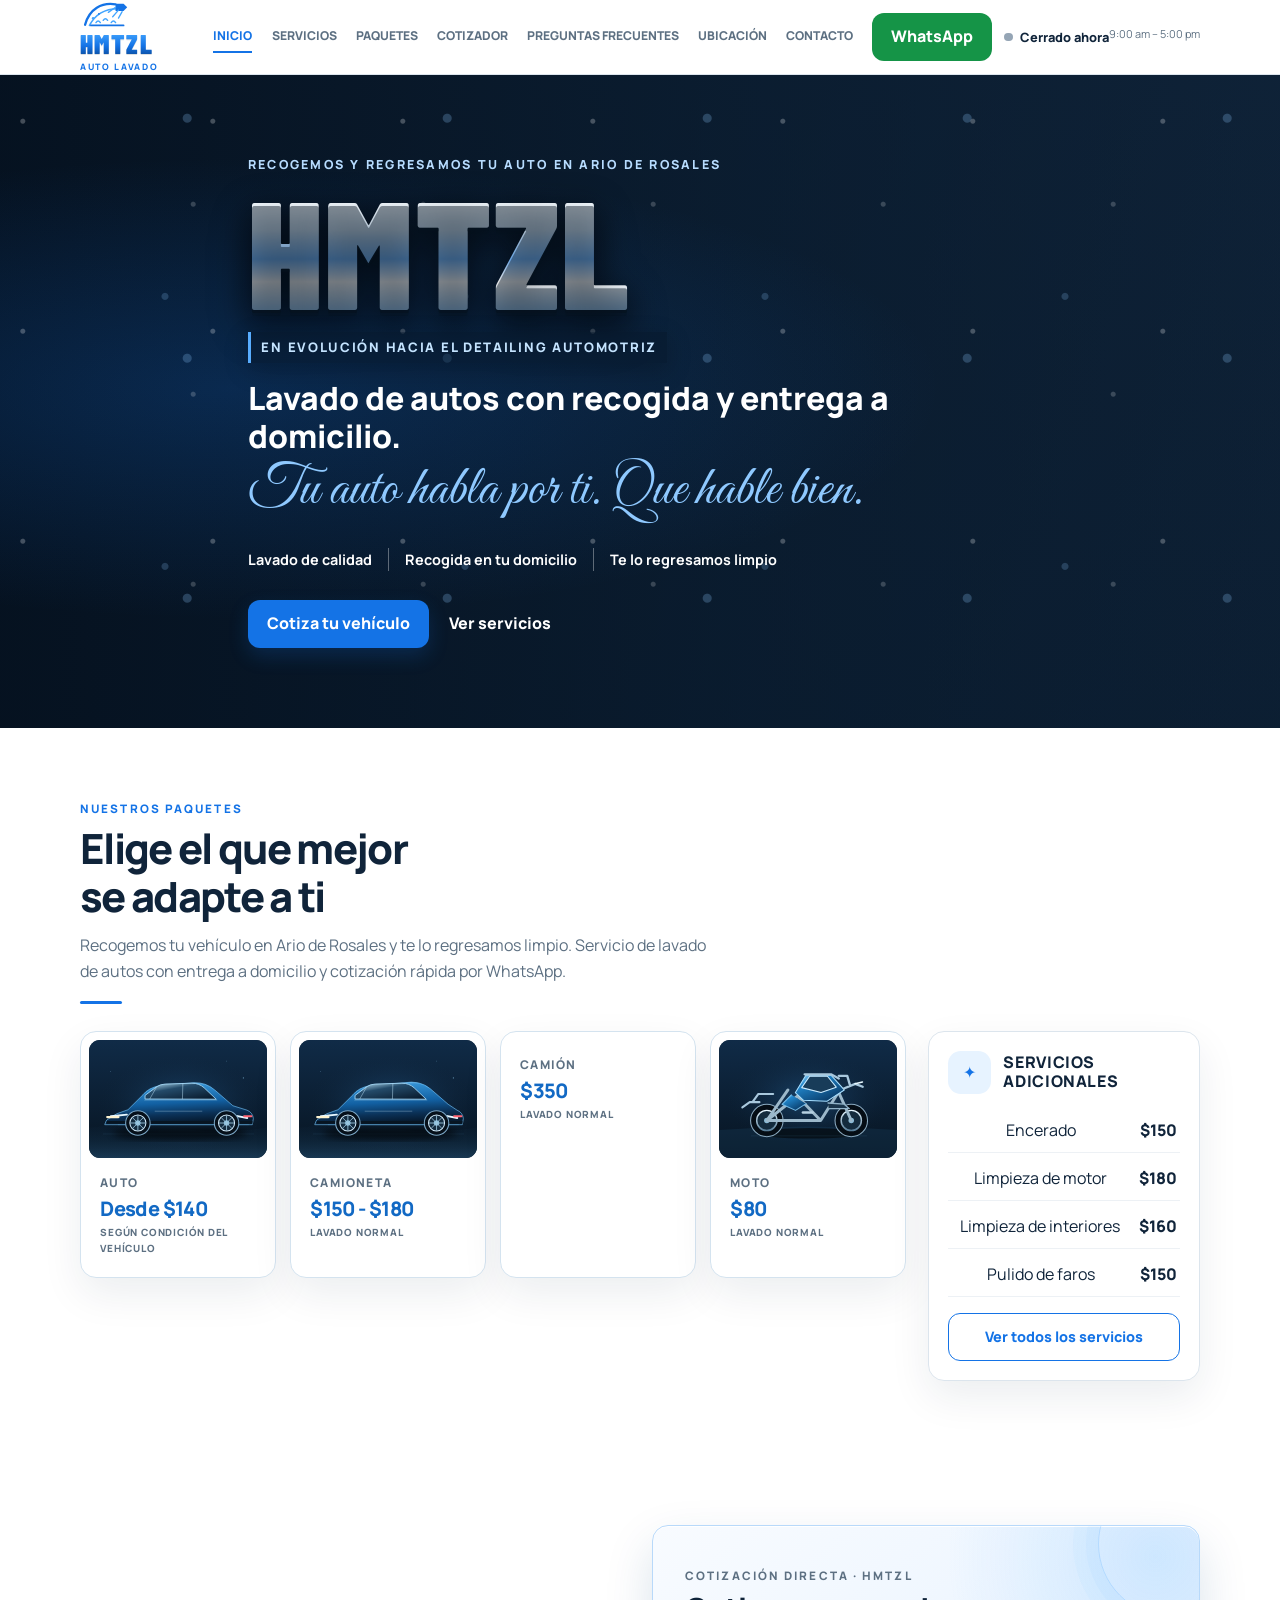
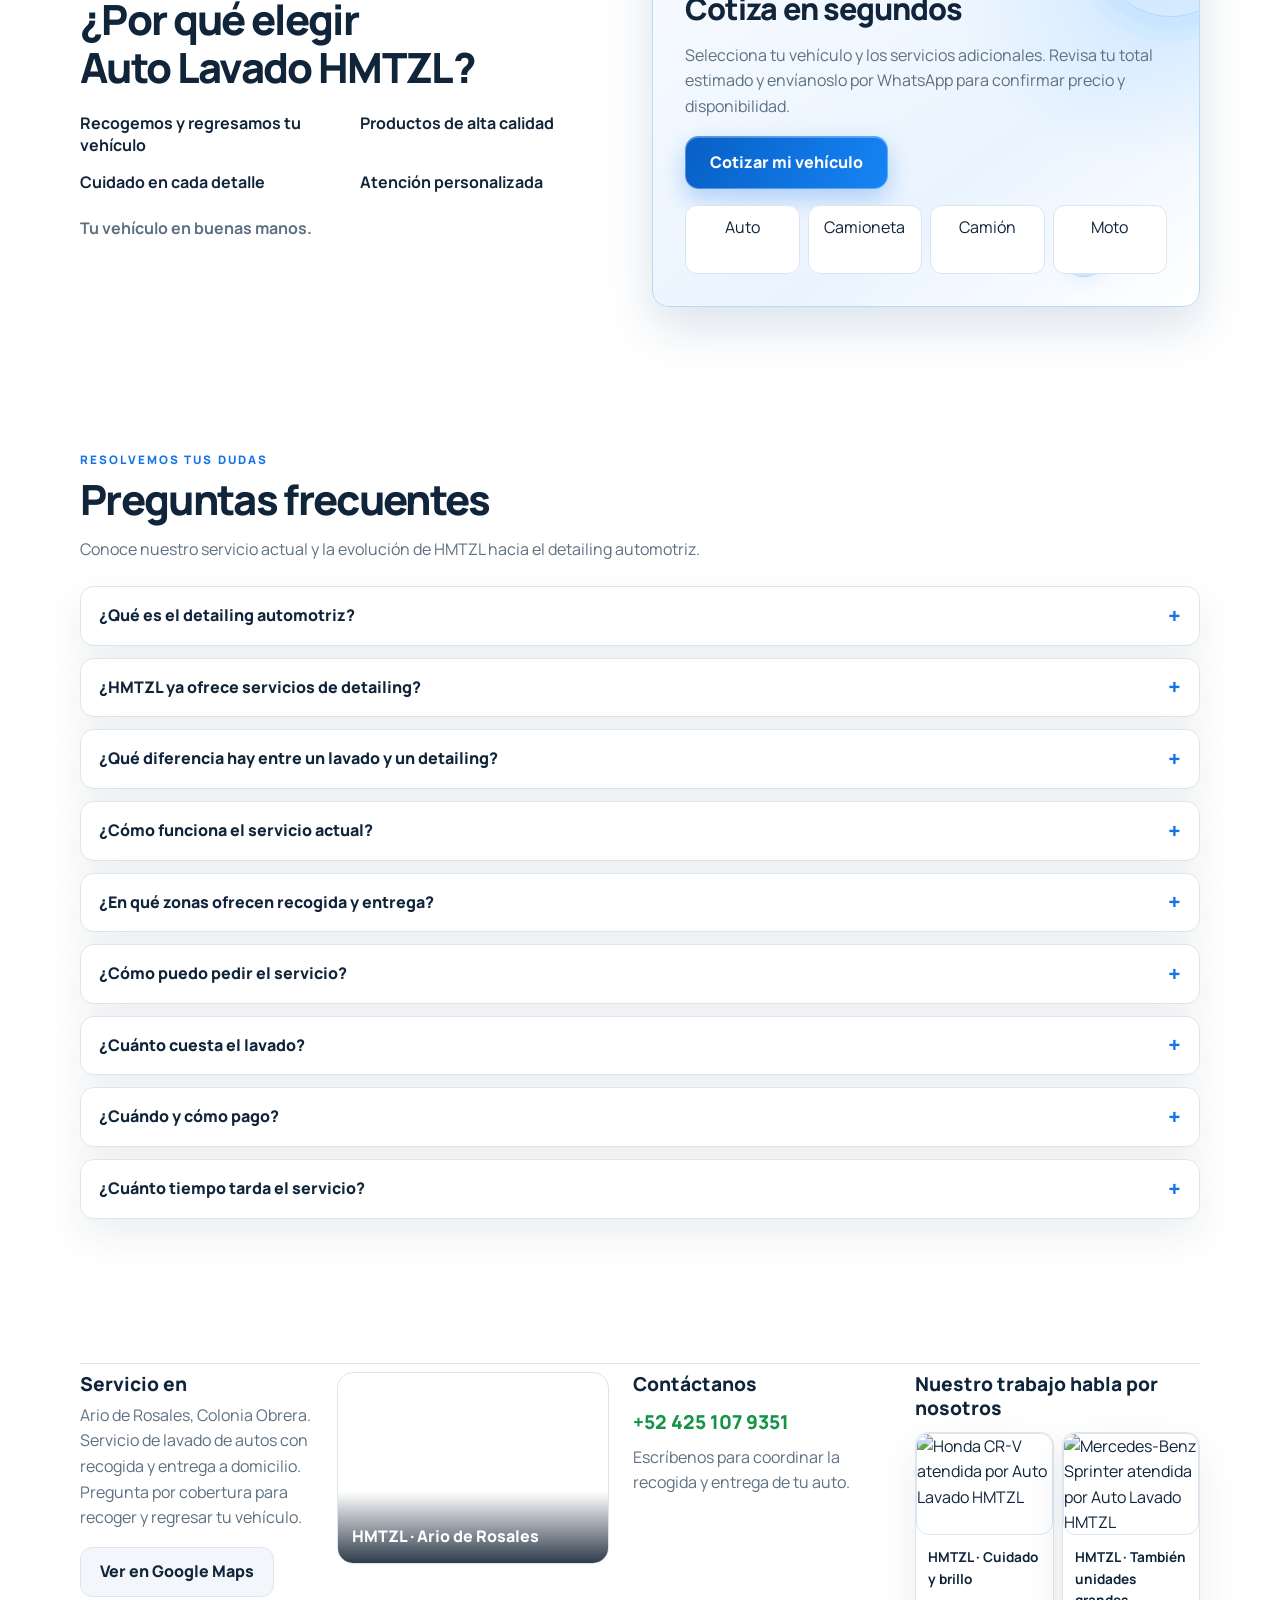
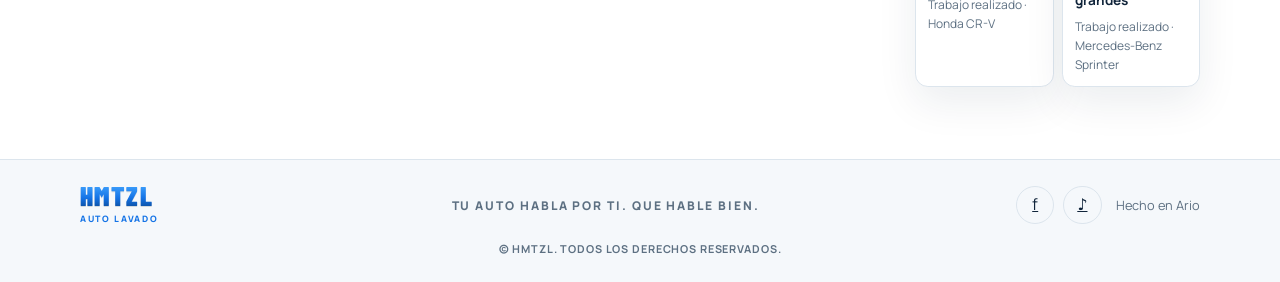
==== index.html @ 3f17dec2 "Mejora identidad HMTZL y acceso al cotizador" ====
<!DOCTYPE html>
<html lang="es">
<head>
  <meta charset="utf-8" />
  <meta name="viewport" content="width=device-width, initial-scale=1" />
  <title>HMTZL | Lavado de autos en Ario de Rosales</title>
  <meta name="description" content="Servicio de lavado de autos en Ario de Rosales, Michoacán. Consulta paquetes, servicios adicionales y cotiza por WhatsApp." />
  <meta name="robots" content="index,follow" />
  <meta name="theme-color" content="#ffffff" />
  <meta property="og:title" content="HMTZL | Lavado de autos en Ario de Rosales" />
  <meta property="og:description" content="Servicio de lavado de autos en Ario de Rosales, Michoacán. Consulta paquetes y cotiza por WhatsApp." />
  <meta property="og:type" content="website" />
  <link rel="preconnect" href="https://fonts.googleapis.com" />
  <link rel="preconnect" href="https://fonts.gstatic.com" crossorigin />
  <link href="https://fonts.googleapis.com/css2?family=Barlow+Condensed:wght@600;700;800;900&family=Great+Vibes&family=Manrope:wght@400;500;600;700;800&display=swap" rel="stylesheet" />
  <link rel="stylesheet" href="estilos.css" />
  <style>
    .faq-list { display: grid; gap: .75rem; margin-top: 1.5rem; }
    .faq-item { padding: 1rem 1.15rem; border: 1px solid var(--color-line); border-radius: .85rem; background: #fff; box-shadow: var(--shadow-card); }
    .faq-item summary { display: flex; align-items: center; justify-content: space-between; gap: 1rem; color: var(--color-night); font-weight: 800; cursor: pointer; list-style: none; }
    .faq-item summary::-webkit-details-marker { display: none; }
    .faq-item summary::after { content: "+"; color: var(--color-accent); font-size: 1.4rem; line-height: 1; }
    .faq-item[open] summary::after { content: "−"; }
    .faq-item p { margin-top: .75rem; color: var(--color-mist); }
  </style>
  <link rel="canonical" href="https://erickmtzm41-cpu.github.io/Lava-tu-auto-aqui/" />
  <meta property="og:url" content="https://erickmtzm41-cpu.github.io/Lava-tu-auto-aqui/" />
  <meta property="og:locale" content="es_MX" />
  <meta name="twitter:card" content="summary" />
  <script type="application/ld+json">
  {
    "@context": "https://schema.org",
    "@type": "AutoWash",
    "name": "HMTZL Auto Lavado",
    "url": "https://erickmtzm41-cpu.github.io/Lava-tu-auto-aqui/",
    "telephone": "+52 425 107 9351",
    "address": {
      "@type": "PostalAddress",
      "addressLocality": "Ario de Rosales",
      "addressRegion": "Michoacán",
      "addressCountry": "MX"
    },
    "areaServed": {
      "@type": "City",
      "name": "Ario de Rosales"
    }
  }
  </script>
</head>
<body>
  <header class="site-header">
    <div class="wrap header-bar">
      <a href="#inicio" class="logo" aria-label="HMTZL, inicio">
        <svg class="logo-car logo-emblem" viewBox="0 0 76 44" fill="none" aria-hidden="true">
  <path d="M7 34C13 12 30 3 49 6" stroke="#1473e6" stroke-width="3.2" stroke-linecap="round"/>
  <path d="M13 35C22 18 36 12 52 12" stroke="#42a5ff" stroke-width="2.2" stroke-linecap="round"/>
  <path d="M49 5h11l5 5-5 5H49z" fill="#1473e6"/>
  <path d="M49 10l-10 7M53 14l-8 9M58 16l-5 9" stroke="#42a5ff" stroke-width="1.8" stroke-linecap="round"/>
  <path d="M15 35h45" stroke="#1473e6" stroke-width="2.4" stroke-linecap="round"/>
  <path d="M22 31c2-3 4-3 6 0M32 28c2-3 4-3 6 0M43 31c2-3 4-3 6 0" stroke="#42a5ff" stroke-width="2" stroke-linecap="round"/>
  <circle cx="18" cy="25" r="1.7" fill="#42a5ff"/><circle cx="26" cy="19" r="1.2" fill="#1473e6"/>
</svg>
        <span class="logo-word metal">HMTZL</span><span class="logo-sub">Auto lavado</span>
      </a>
      <nav class="header-nav" aria-label="Secciones">
        <a href="#inicio" class="nav-link nav-link-active" data-spy="inicio">Inicio</a>
        <button type="button" class="nav-link" id="open-services">Servicios</button>
        <a href="#paquetes" class="nav-link" data-spy="paquetes">Paquetes</a>
        <a href="#cotizador" class="nav-link" data-spy="cotizador">Cotizador</a>
        <a href="#preguntas-frecuentes" class="nav-link">Preguntas frecuentes</a>
        <a href="#ubicacion" class="nav-link" data-spy="ubicacion">Ubicación</a>
        <a href="#contacto" class="nav-link" data-spy="contacto">Contacto</a>
      </nav>
      <div class="header-actions">
        <a class="btn btn-wa" id="wa-hello" target="_blank" rel="noreferrer"><span class="wa-label">WhatsApp</span></a>
        <div class="status-block"><p class="status-line"><span class="dot" data-dot></span><span data-status>Hoy</span></p><p class="text-micro text-mist">9:00 am – 5:00 pm</p></div>
        <button type="button" class="menu-btn" id="menu-btn" aria-expanded="false" aria-label="Abrir menú"><svg viewBox="0 0 24 24" fill="none" stroke="currentColor" stroke-width="1.8" aria-hidden="true"><path d="M4 7h16M4 12h16M4 17h16" stroke-linecap="round"/></svg></button>
      </div>
    </div>
    <div class="wrap mobile-nav" id="mobile-nav" hidden>
      <button type="button" class="nav-link" id="open-services-m">Servicios</button>
      <a href="#inicio" class="nav-link">Inicio</a><a href="#paquetes" class="nav-link">Paquetes</a><a href="#cotizador" class="nav-link">Cotizador</a><a href="#preguntas-frecuentes" class="nav-link">Preguntas frecuentes</a><a href="#ubicacion" class="nav-link">Ubicación</a><a href="#contacto" class="nav-link">Contacto</a>
      <p class="status-line"><span class="dot" data-dot></span><span data-status>Hoy</span> · 9:00 am – 5:00 pm</p>
    </div>
  </header>
  <main>
    <section id="inicio" class="hero"><div class="hero-shade"></div><div class="wrap hero-copy">
      <p class="hero-kicker">Recogemos y regresamos tu auto en Ario de Rosales</p><h1 class="hero-mark metal">HMTZL</h1><p class="hero-evolution">EN EVOLUCIÓN HACIA EL DETAILING AUTOMOTRIZ</p><p class="hero-tag">Lavado de autos con recogida y entrega a domicilio.</p><p class="script-line">Tu auto habla por ti. Que hable bien.</p>
      <div class="feature-row"><p class="feature">Lavado de calidad</p><p class="feature">Recogida en tu domicilio</p><p class="feature">Te lo regresamos limpio</p></div>
      <div class="hero-actions"><a class="btn btn-primary" href="#cotizador">Cotiza tu vehículo</a><a class="btn btn-hero-secondary" href="#paquetes">Ver servicios</a></div>
    </div></section>
    <section id="paquetes" class="band"><div class="wrap">
      <p class="eyebrow">Nuestros paquetes</p><h2 class="section-title">Elige el que mejor<br/>se adapte a ti</h2>
      <p class="lede">Recogemos tu vehículo en Ario de Rosales y te lo regresamos limpio. Servicio de lavado de autos con entrega a domicilio y cotización rápida por WhatsApp.</p><div class="accent-bar"></div>
      <div class="packages"><div class="package-grid">
        <button type="button" class="card package-card" data-quote="auto"><img src="fotos/auto.svg" alt="Auto sedán"/><div class="package-meta"><p class="package-name">Auto</p><p class="package-price">Desde $140</p><p class="package-kind">SEGÚN CONDICIÓN DEL VEHÍCULO</p></div></button>
        <button type="button" class="card package-card" data-quote="camioneta"><img src="fotos/camioneta.svg" alt="Camioneta SUV"/><div class="package-meta"><p class="package-name">Camioneta</p><p class="package-price">$150 - $180</p><p class="package-kind">LAVADO NORMAL</p></div></button>
        <button type="button" class="card package-card" data-quote="camion"><div class="package-meta"><p class="package-name">Camión</p><p class="package-price">$350</p><p class="package-kind">LAVADO NORMAL</p></div></button>
        <button type="button" class="card package-card" data-quote="moto"><img src="fotos/moto.svg" alt="Motocicleta"/><div class="package-meta"><p class="package-name">Moto</p><p class="package-price">$80</p><p class="package-kind">LAVADO NORMAL</p></div></button>
      </div>
      <aside id="servicios" class="card services-panel"><div class="services-head"><span class="icon-bubble">✦</span><h3>SERVICIOS<br/>ADICIONALES</h3></div>
        <ul class="extra-list"><li><button type="button" class="extra-row" data-extra="encerado"><span>Encerado</span><strong>$150</strong></button></li><li><button type="button" class="extra-row" data-extra="motor"><span>Limpieza de motor</span><strong>$180</strong></button></li><li><button type="button" class="extra-row" data-extra="interiores"><span>Limpieza de interiores</span><strong>$160</strong></button></li><li><button type="button" class="extra-row" data-extra="faros"><span>Pulido de faros</span><strong>$150</strong></button></li></ul>
        <button type="button" class="btn btn-ghost btn-block" id="open-services-2">Ver todos los servicios</button>
      </aside></div>
    </div></section>
    <section id="cotizador" class="band"><div class="wrap why"><div>
      <h2 class="section-title">¿Por qué elegir<br/>Auto Lavado HMTZL?</h2><div class="reason-grid"><p class="reason">Recogemos y regresamos tu vehículo</p><p class="reason">Productos de alta calidad</p><p class="reason">Cuidado en cada detalle</p><p class="reason">Atención personalizada</p></div>
      <p class="hands">Tu vehículo en buenas manos.</p>
    </div><div class="quote-card"><p class="eyebrow quote-kicker">COTIZACIÓN DIRECTA · HMTZL</p><h3>Cotiza en segundos</h3><p>Selecciona tu vehículo y los servicios adicionales. Revisa tu total estimado y envíanoslo por WhatsApp para confirmar precio y disponibilidad.</p><button type="button" class="btn btn-primary" id="open-quote">Cotizar mi vehículo</button><div class="vehicle-picks"><button type="button" class="pick" data-quote="auto">Auto</button><button type="button" class="pick" data-quote="camioneta">Camioneta</button><button type="button" class="pick" data-quote="camion">Camión</button><button type="button" class="pick" data-quote="moto">Moto</button></div></div></div></section>
    <section id="preguntas-frecuentes" class="band"><div class="wrap">
      <p class="eyebrow">Resolvemos tus dudas</p><h2 class="section-title">Preguntas frecuentes</h2><p class="lede">Conoce nuestro servicio actual y la evolución de HMTZL hacia el detailing automotriz.</p><div class="faq-list">
        <details class="faq-item"><summary>¿Qué es el detailing automotriz?</summary><p>Es un cuidado más minucioso del vehículo que busca mejorar su apariencia y conservar sus superficies. Puede incluir limpieza profunda, descontaminación, pulido y protección, según el estado del vehículo y el trabajo contratado.</p></details>
        <details class="faq-item"><summary>¿HMTZL ya ofrece servicios de detailing?</summary><p>Estamos trabajando para avanzar hacia el detailing automotriz. Por ahora ofrecemos nuestros servicios de lavado y cuidados adicionales publicados en esta página. Anunciaremos cualquier nuevo servicio cuando esté disponible.</p></details>
        <details class="faq-item"><summary>¿Qué diferencia hay entre un lavado y un detailing?</summary><p>El lavado se enfoca en limpiar el vehículo. El detailing requiere más tiempo y atención en superficies y acabados, y puede incluir procesos especializados como pulido y protección. El tratamiento depende de las condiciones de cada vehículo.</p></details>
        <details class="faq-item"><summary>¿Cómo funciona el servicio actual?</summary><p>Coordinamos contigo por WhatsApp, recogemos tu vehículo en tu domicilio, realizamos el lavado y te lo regresamos limpio.</p></details>
        <details class="faq-item"><summary>¿En qué zonas ofrecen recogida y entrega?</summary><p>Atendemos en Ario de Rosales, Colonia Obrera. Escríbenos para confirmar si llegamos a tu domicilio.</p></details>
        <details class="faq-item"><summary>¿Cómo puedo pedir el servicio?</summary><p>Elige tu vehículo y los servicios adicionales en el cotizador, y envíanos la cotización por WhatsApp para confirmar disponibilidad.</p></details>
        <details class="faq-item"><summary>¿Cuánto cuesta el lavado?</summary><p>El lavado de auto es desde $140; el precio final depende del tamaño y las condiciones de suciedad del vehículo. Camioneta $150–$180, camión $350 y moto $80. Los servicios adicionales tienen costos separados.</p></details>
        <details class="faq-item"><summary>¿Cuándo y cómo pago?</summary><p>Al escribirnos confirmamos contigo el precio final y la forma de pago antes de coordinar el servicio.</p></details>
        <details class="faq-item"><summary>¿Cuánto tiempo tarda el servicio?</summary><p>El tiempo puede variar según el vehículo y los servicios elegidos. Escríbenos para consultar la disponibilidad y el tiempo estimado.</p></details>
      </div>
    </div></section>
    <section id="ubicacion" class="band"><div class="wrap visit">
      <div><h2>Servicio en</h2><p class="address">Ario de Rosales, Colonia Obrera. Servicio de lavado de autos con recogida y entrega a domicilio. Pregunta por cobertura para recoger y regresar tu vehículo.</p><a class="btn btn-quiet" href="https://www.google.com/maps/search/?api=1&query=Colonia+Obrera+Ario+de+Rosales+Michoacan+campo+de+futbol" target="_blank" rel="noreferrer">Ver en Google Maps</a>
      </div>
      <a class="shot" href="https://www.google.com/maps/search/?api=1&query=Colonia+Obrera+Ario+de+Rosales+Michoacan+campo+de+futbol" target="_blank" rel="noreferrer"><span class="shot-caption">HMTZL · Ario de Rosales</span></a>
      <div id="contacto"><h2>Contáctanos</h2><a class="phone-link" id="wa-phone" target="_blank" rel="noreferrer">+52 425 107 9351</a><p class="note">Escríbenos para coordinar la recogida y entrega de tu auto.</p></div>
      <div><h2>Nuestro trabajo habla por nosotros</h2><div class="work-grid">
          <figure class="work-item">
            <img src="fotos/crv-hmtzl.jpg" alt="Honda CR-V atendida por Auto Lavado HMTZL" loading="lazy" />
            <figcaption><strong>HMTZL · Cuidado y brillo</strong><span>Trabajo realizado · Honda CR-V</span></figcaption>
          </figure>
          <figure class="work-item">
            <img src="fotos/sprinter-hmtzl.jpg" alt="Mercedes-Benz Sprinter atendida por Auto Lavado HMTZL" loading="lazy" />
            <figcaption><strong>HMTZL · También unidades grandes</strong><span>Trabajo realizado · Mercedes-Benz Sprinter</span></figcaption>
          </figure>
        </div></div>
    </div></section>
  </main>
  <footer class="site-footer"><div class="wrap footer-row"><a href="#inicio" class="logo"><span class="logo-word metal">HMTZL</span><span class="logo-sub">Auto lavado</span></a><p class="footer-motto">TU AUTO HABLA POR TI. QUE HABLE BIEN.</p><div class="footer-end"><a class="social" href="https://www.facebook.com/search/top?q=HMTZL%20Auto%20Lavado%20Ario%20de%20Rosales" target="_blank" rel="noreferrer" aria-label="Facebook">f</a><a class="social" href="https://www.tiktok.com/search?q=HMTZL%20Auto%20Lavado" target="_blank" rel="noreferrer" aria-label="TikTok">♪</a><p class="made">Hecho en Ario</p></div></div><p class="footer-copy">© HMTZL. Todos los derechos reservados.</p></footer>
  <div class="modal-root" id="quote-modal"><div class="overlay" data-close></div><div class="sheet" role="dialog" aria-modal="true" aria-labelledby="quote-title"><div class="sheet-head"><div><p class="eyebrow">Cotizador</p><h2 class="sheet-title" id="quote-title">Cotiza en segundos</h2><p class="sheet-copy">Elige tu vehículo y adicionales; te abrimos WhatsApp con el total.</p></div><button type="button" class="icon-btn" data-close aria-label="Cerrar">✕</button></div>
    <label class="field-label" for="quote-name">Nombre</label><input id="quote-name" class="field" maxlength="60" placeholder="Cómo te saludamos" /><p class="field-label">Vehículo</p><div class="choice-grid" id="vehicle-choices"></div>
    <div class="suv-row" id="suv-row" hidden><p>El precio se confirma según el tamaño y las condiciones del vehículo.</p><div class="choice-grid choice-grid-2"><button type="button" class="choice" data-suv="estandar"><span>Estándar</span><strong>$150</strong></button><button type="button" class="choice" data-suv="grande"><span>Grande</span><strong>$180</strong></button></div></div>
    <p class="field-label">Paquete</p><div class="choice choice-on choice-static"><span>Lavado normal</span><strong id="pack-price">$140</strong></div><p class="field-label">Servicios adicionales</p><ul class="extra-list" id="extra-choices"></ul>
    <div class="total-bar"><div><p class="eyebrow">Total estimado</p><p class="total-figure" id="total">$140</p></div><a class="btn btn-wa" id="wa-send" target="_blank" rel="noreferrer">Enviar por WhatsApp</a></div><p class="fine">Precios en pesos mexicanos. El total final se confirma al coordinar el servicio.</p>
  </div></div>
  <div class="modal-root" id="services-modal"><div class="overlay" data-close-services></div><div class="sheet" role="dialog" aria-modal="true" aria-labelledby="services-title"><div class="sheet-head"><div><p class="eyebrow">Servicios</p><h2 class="sheet-title" id="services-title">Todo el menú</h2><p class="sheet-copy">Lavado normal por tipo de vehículo y servicios adicionales.</p></div><button type="button" class="icon-btn" data-close-services aria-label="Cerrar">✕</button></div>
    <p class="field-label">Lavado normal</p><ul class="extra-list"><li><button type="button" class="extra-row" data-quote="auto"><span>Auto</span><strong>Desde $140</strong></button></li><li><button type="button" class="extra-row" data-quote="camioneta"><span>Camioneta</span><strong>$150 - $180</strong></button></li><li><button type="button" class="extra-row" data-quote="camion"><span>Camión</span><strong>$350</strong></button></li><li><button type="button" class="extra-row" data-quote="moto"><span>Moto</span><strong>$80</strong></button></li></ul>
    <p class="field-label">Adicionales</p><ul class="extra-list"><li><button type="button" class="extra-row" data-extra="encerado"><span>Encerado</span><strong>$150</strong></button></li><li><button type="button" class="extra-row" data-extra="motor"><span>Limpieza de motor</span><strong>$180</strong></button></li><li><button type="button" class="extra-row" data-extra="interiores"><span>Limpieza de interiores</span><strong>$160</strong></button></li><li><button type="button" class="extra-row" data-extra="faros"><span>Pulido de faros</span><strong>$150</strong></button></li></ul>
    <button type="button" class="btn btn-primary btn-block" id="services-to-quote">Abrir cotizador</button>
  </div></div>
  <script src="app.js"></script>
</body>
</html>
---- estilos.css ----
:root {
  color-scheme: light;
  --color-night: #10243a;
  --color-abyss: #091a2b;
  --color-panel: #ffffff;
  --color-panel-2: #f3f7fb;
  --color-line: #dce5ed;
  --color-mist: #5d7082;
  --color-snow: #ffffff;
  --color-accent: #1473e6;
  --color-accent-2: #42a5ff;
  --color-glow: #5daeff;
  --color-script: #1473e6;
  --color-wa: #159447;
  --color-wa-ink: #ffffff;
  --font-sans: "Manrope", ui-sans-serif, system-ui, sans-serif;
  --font-script: "Great Vibes", cursive;
  --tracking-brand: 0.18em;
  --text-micro: 0.68rem;
  --shadow-card: 0 16px 40px rgb(16 36 58 / 0.08);
}

* { box-sizing: border-box; }
html { scroll-behavior: smooth; }
body {
  margin: 0;
  background: #fff;
  color: var(--color-night);
  font-family: var(--font-sans);
  line-height: 1.6;
  overflow-x: clip;
}
::selection { background: #cfe7ff; color: var(--color-night); }
:focus-visible { outline: 3px solid #78baff; outline-offset: 3px; }
button:not(:disabled), [role="button"]:not(:disabled) { cursor: pointer; }
button, input { font: inherit; }
a { color: inherit; }
img { display: block; max-width: 100%; }
h1, h2, h3, p, ul { margin: 0; }
[hidden] { display: none !important; }
.wrap { width: min(1120px, calc(100% - 2rem)); margin-inline: auto; }
.band { padding-block: 4.5rem; scroll-margin-top: 5.5rem; }
.eyebrow { color: var(--color-accent); font-size: .73rem; font-weight: 800; letter-spacing: var(--tracking-brand); text-transform: uppercase; }
.metal { color: var(--color-night); }
.text-micro { font-size: var(--text-micro); line-height: 1.35; }
.text-mist { color: var(--color-mist); }

@keyframes fadeUp {
  from { opacity: 0; transform: translateY(18px); }
  to { opacity: 1; transform: translateY(0); }
}
@keyframes pulse-dot { 50% { opacity: .45; } }
@keyframes shine { from { transform: translateX(-180%) skewX(-22deg); } to { transform: translateX(260%) skewX(-22deg); } }

.hero-copy > * { animation: fadeUp .7s cubic-bezier(.2,.8,.2,1) both; }
.hero-copy > *:nth-child(2) { animation-delay: .08s; }
.hero-copy > *:nth-child(3) { animation-delay: .14s; }
.hero-copy > *:nth-child(4) { animation-delay: .2s; }
.card, .btn, .pick, .quote-card, .package-card { animation: fadeUp .65s cubic-bezier(.2,.8,.2,1) both; }

.site-header {
  position: sticky; top: 0; z-index: 40;
  background: rgb(255 255 255 / .94);
  border-bottom: 1px solid var(--color-line);
  backdrop-filter: blur(16px);
}
.header-bar { display: flex; align-items: center; gap: 1.1rem; min-height: 4.5rem; }
.logo { display: flex; flex-direction: column; align-items: flex-start; min-width: 6rem; color: var(--color-night); text-decoration: none; }
.logo-car { width: 3.8rem; height: 1.2rem; color: var(--color-accent); }
.logo-word { font-size: 1.22rem; font-weight: 800; letter-spacing: .03em; line-height: 1; }
.logo-sub { margin-top: .2rem; color: var(--color-mist); font-size: .58rem; font-weight: 800; letter-spacing: .2em; text-transform: uppercase; }
.header-nav { display: none; flex: 1; justify-content: center; gap: 1.2rem; }
.nav-link {
  border: 0; border-bottom: 2px solid transparent; padding: .35rem 0;
  background: none; color: var(--color-mist); font: inherit; font-size: .76rem;
  font-weight: 800; text-decoration: none; text-transform: uppercase;
  transition: color .2s ease, border-color .2s ease, transform .2s ease;
}
.nav-link:hover, .nav-link:focus-visible, .nav-link-active { color: var(--color-accent); border-bottom-color: var(--color-accent); }
.header-actions { margin-left: auto; display: flex; align-items: center; gap: .75rem; }
.status-block { display: none; text-align: right; }
.status-line { display: flex; align-items: center; justify-content: flex-end; gap: .45rem; font-size: .8rem; font-weight: 800; }
.dot { width: .55rem; height: .55rem; border-radius: 50%; background: #95a5b5; }
.dot-live { background: #20a45b; box-shadow: 0 0 0 4px rgb(32 164 91 / .12); animation: pulse-dot 1.8s ease-in-out infinite; }
.menu-btn, .icon-btn { display: inline-flex; align-items: center; justify-content: center; width: 2.65rem; height: 2.65rem; border: 1px solid var(--color-line); border-radius: 50%; background: #fff; }
.icon-btn { font-size: 1.5rem; }
.icon-btn svg, .menu-btn svg, .choice svg, .extra-row svg, .feature svg, .reason svg, .quiet-icon svg { width: 1.15rem; height: 1.15rem; }
.mobile-nav { display: grid; gap: .2rem; padding: .4rem 0 .9rem; border-top: 1px solid var(--color-line); background: white; }
.mobile-nav .nav-link { padding: .55rem 0; text-align: left; }
.mobile-nav .status-line { justify-content: flex-start; padding-top: .4rem; }

.btn {
  position: relative; display: inline-flex; align-items: center; justify-content: center; gap: .5rem; min-height: 2.9rem; overflow: hidden; padding: .7rem 1.2rem; border: 0; border-radius: .75rem; font: inherit; font-weight: 800; text-decoration: none; transition: transform .22s ease, box-shadow .22s ease, filter .22s ease;
}
.btn::before {
  content: "";
  position: absolute;
  inset: -30% auto -30% -20%;
  width: 40%;
  background: linear-gradient(90deg, transparent, rgba(255,255,255,0.5), transparent);
  transform: skewX(-22deg);
  opacity: 0;
  transition: opacity .25s ease;
}
.btn:hover::before { opacity: 1; animation: shine .8s ease; }
.btn:hover { transform: translateY(-2px); }
.btn-primary { background: var(--color-accent); color: white; box-shadow: 0 8px 20px rgb(20 115 230 / .2); }
.btn-primary:hover { background: #0e63ca; }
.btn-ghost { background: white; color: var(--color-accent); border: 1px solid var(--color-accent); }
.btn-wa { background: var(--color-wa); color: var(--color-wa-ink); }
.btn-quiet { background: var(--color-panel-2); color: var(--color-night); border: 1px solid var(--color-line); }
.btn-block { width: 100%; }
.wa-label { display: none; }

.hero { position: relative; min-height: 39rem; display: flex; align-items: center; overflow: hidden; scroll-margin-top: 5.5rem; background: #10243a; }
.hero::before { position: absolute; inset: 0; content: ""; background: url("https://images.unsplash.com/photo-1607860108855-64acf2078ed9?auto=format&fit=crop&w=2000&q=85") center 55% / cover no-repeat; }
.hero-shade { position: absolute; inset: 0; background: linear-gradient(90deg, rgb(8 25 43 / .88), rgb(8 25 43 / .58) 52%, rgb(8 25 43 / .12)), linear-gradient(0deg, rgb(8 25 43 / .32), transparent); }
.hero-copy { position: relative; z-index: 1; width: min(42rem, 100%); padding-block: 5rem; color: white; }
.hero-kicker { color: #b7dcff; font-size: .78rem; font-weight: 800; letter-spacing: var(--tracking-brand); text-transform: uppercase; }
.hero-mark { margin-top: .5rem; color: white; font-size: clamp(3.5rem, 12vw, 6.7rem); font-weight: 800; line-height: .95; letter-spacing: -.06em; }
.hero-tag { margin-top: 1rem; font-size: clamp(1.3rem, 3vw, 2rem); font-weight: 800; line-height: 1.2; }
.script-line { margin-top: .15rem; color: #8fc9ff; font-family: var(--font-script); font-size: clamp(2.4rem, 5vw, 3.5rem); line-height: 1.15; }
.feature-row { display: flex; flex-wrap: wrap; gap: .8rem 1rem; margin-top: 1.6rem; }
.feature { display: flex; align-items: center; gap: .55rem; color: white; font-size: .9rem; font-weight: 700; }
.feature svg { color: #8fc9ff; flex: none; }
.feature + .feature { border-left: 1px solid rgb(255 255 255 / .35); padding-left: 1rem; }
.hero-copy .btn { margin-top: 1.8rem; }

.lede { max-width: 40rem; margin-top: .8rem; color: var(--color-mist); }
.section-title { margin-top: .4rem; font-size: clamp(1.8rem, 3.3vw, 2.6rem); font-weight: 800; letter-spacing: -.04em; line-height: 1.15; }
.accent-bar { width: 2.6rem; height: 3px; margin-top: 1rem; border-radius: 99px; background: var(--color-accent); }

.packages { display: grid; gap: 1.4rem; margin-top: 1.7rem; }
.package-grid { display: grid; grid-template-columns: repeat(2, minmax(0, 1fr)); gap: .9rem; }
.card { border: 1px solid var(--color-line); border-radius: 1rem; background: white; box-shadow: var(--shadow-card); transition: transform .2s ease, border-color .2s ease, box-shadow .2s ease; }
.card:hover { border-color: #9dcaff; transform: translateY(-3px); box-shadow: 0 18px 36px rgb(16 36 58 / .12); }
.package-card { display: flex; flex-direction: column; padding: .5rem; text-align: left; font: inherit; color: var(--color-night); }
.package-card img, .shot img, .work-grid img, .why-photo { display: block; width: 100%; object-fit: cover; }
.package-card img { aspect-ratio: 3 / 2; border-radius: .7rem; }
.package-meta { padding: .8rem .55rem .65rem; }
.package-name { color: var(--color-mist); font-size: .75rem; font-weight: 800; letter-spacing: .1em; text-transform: uppercase; }
.package-name svg { width: 1rem; height: 1rem; color: var(--color-accent); }
.package-price { margin-top: .3rem; color: var(--color-night); font-size: 1.25rem; font-weight: 800; letter-spacing: -.03em; line-height: 1.2; }
.package-kind { margin-top: .25rem; color: var(--color-mist); font-size: .62rem; font-weight: 800; letter-spacing: .08em; }
.services-panel { padding: 1.2rem; scroll-margin-top: 5.5rem; }
.services-head { display: flex; align-items: center; gap: .75rem; }
.icon-bubble { display: grid; place-items: center; width: 2.7rem; height: 2.7rem; border-radius: .8rem; background: #e7f3ff; color: var(--color-accent); }
.services-panel h3 { font-size: 1rem; font-weight: 800; letter-spacing: .04em; line-height: 1.2; }
.services-panel .btn { font-size: .9rem; }
.extra-list { display: grid; gap: .2rem; margin: .9rem 0 1rem; padding: 0; list-style: none; }
.extra-row { display: flex; align-items: center; gap: .6rem; width: 100%; min-height: 2.8rem; padding: .55rem .15rem; border: 0; border-bottom: 1px solid #edf1f5; background: transparent; color: var(--color-night); }
.extra-row:hover, .extra-row:focus-visible { color: var(--color-accent); border-bottom-color: #9dcaff; }
.extra-row svg { color: var(--color-accent); flex: none; }
.extra-row span { flex: 1; }
.extra-row strong { font-weight: 800; }
.extra-on { color: var(--color-accent); }

.why { display: grid; gap: 1.5rem; align-items: center; }
.reason-grid { display: grid; grid-template-columns: 1fr 1fr; gap: 1rem .75rem; margin-top: 1.3rem; }
.reason { display: flex; gap: .55rem; align-items: flex-start; color: var(--color-night); font-weight: 700; line-height: 1.35; }
.quiet-icon { display: grid; place-items: center; width: 2rem; height: 2rem; color: var(--color-accent); flex: none; }
.hands { margin-top: 1.4rem; color: var(--color-mist); font-weight: 700; }
.quote-card { padding: 1.5rem; border: 1px solid var(--color-line); border-radius: 1rem; background: var(--color-panel-2); }
.quote-card h3 { font-size: 1.45rem; font-weight: 800; letter-spacing: -.03em; }
.quote-card p { margin-top: .55rem; color: var(--color-mist); }
.quote-card .btn { margin-top: 1rem; }
.vehicle-picks { display: grid; grid-template-columns: repeat(4, 1fr); gap: .5rem; margin-top: 1rem; }
.pick { display: grid; justify-items: center; gap: .3rem; min-height: 4.3rem; padding: .55rem .2rem; border: 1px solid var(--color-line); border-radius: .75rem; background: white; color: var(--color-night); }
.pick:hover, .choice:hover { border-color: var(--color-accent); color: var(--color-accent); }

.visit { display: grid; gap: 1.5rem; padding-top: .5rem; border-top: 1px solid var(--color-line); }
.visit h2 { font-size: 1.2rem; font-weight: 800; line-height: 1.25; }
.address { margin-top: .45rem; color: var(--color-mist); }
.visit .btn { margin-top: 1rem; }
.shot { position: relative; display: block; min-height: 12rem; overflow: hidden; border: 1px solid var(--color-line); border-radius: 1rem; background: url("https://images.unsplash.com/photo-1492144534655-ae79c964c9d7?auto=format&fit=crop&w=1200&q=80") center/cover no-repeat; }
.shot-caption { position: absolute; right: 0; bottom: 0; left: 0; padding: 2rem .9rem .8rem; background: linear-gradient(transparent, rgb(9 26 43 / .85)); color: white; font-weight: 800; }
.phone-link { display: flex; align-items: center; gap: .55rem; margin-top: .7rem; color: var(--color-wa); font-size: 1.2rem; font-weight: 800; text-decoration: none; }
.note { margin-top: .45rem; color: var(--color-mist); }
.work-grid { display: grid; grid-template-columns: 1fr 1fr; gap: .5rem; margin-top: .75rem; }
.work-grid img { aspect-ratio: 1; border: 1px solid var(--color-line); border-radius: .8rem; }
.site-footer { border-top: 1px solid var(--color-line); background: #f5f8fb; padding-block: 1.5rem; }
.footer-row { display: flex; flex-wrap: wrap; align-items: center; justify-content: space-between; gap: 1rem; }
.footer-motto { color: var(--color-mist); font-size: .75rem; font-weight: 800; letter-spacing: .16em; }
.footer-copy { margin: .9rem 0 0; color: var(--color-mist); font-size: var(--text-micro); font-weight: 700; letter-spacing: .08em; text-align: center; text-transform: uppercase; }
.footer-end { display: flex; align-items: center; gap: .55rem; }
.social { display: grid; place-items: center; width: 2.4rem; height: 2.4rem; border: 1px solid var(--color-line); border-radius: 50%; color: var(--color-night); }
.made { display: flex; align-items: center; gap: .3rem; margin-left: .35rem; color: var(--color-mist); font-size: .8rem; }

.overlay { position: fixed; inset: 0; z-index: 60; background: rgb(9 26 43 / .55); backdrop-filter: blur(3px); }
.sheet { position: fixed; z-index: 61; top: 50%; left: 50%; width: min(40rem, calc(100% - 1.25rem)); max-height: min(90dvh, 46rem); overflow: auto; transform: translate(-50%, -50%); padding: 1.25rem; border: 1px solid var(--color-line); border-radius: 1.1rem; background: white; box-shadow: var(--shadow-card); }
.sheet-head { display: flex; align-items: flex-start; justify-content: space-between; gap: 1rem; }
.sheet-title { font-size: 1.55rem; font-weight: 800; letter-spacing: -.03em; line-height: 1.15; }
.sheet-copy, .fine, .field-label { color: var(--color-mist); }
.sheet-copy { margin-top: .4rem; }
.field-label { display: block; margin-top: 1rem; margin-bottom: .4rem; font-size: .75rem; font-weight: 800; letter-spacing: .1em; text-transform: uppercase; }
.field { width: 100%; min-height: 2.85rem; padding: .65rem .8rem; border: 1px solid var(--color-line); border-radius: .7rem; background: white; color: var(--color-night); font: inherit; }
.field:focus { border-color: var(--color-accent); outline: 2px solid rgb(20 115 230 / .15); }
.field::placeholder { color: #8a9baa; }
.choice-grid { display: grid; grid-template-columns: 1fr 1fr; gap: .5rem; }
.choice { display: grid; justify-items: start; gap: .15rem; min-height: 4.4rem; padding: .7rem; border: 1px solid var(--color-line); border-radius: .75rem; background: white; color: var(--color-night); }
.choice strong { font-size: 1rem; }
.choice-on { border-color: var(--color-accent); box-shadow: inset 0 0 0 1px var(--color-accent); background: #f2f8ff; }
.choice-static { width: 100%; min-height: 0; grid-template-columns: 1fr auto; align-items: center; }
.suv-row { margin-top: .75rem; color: var(--color-mist); }
.total-bar { display: flex; flex-wrap: wrap; align-items: center; justify-content: space-between; gap: .75rem; margin-top: 1rem; padding: .9rem; border-radius: .8rem; background: #f2f8ff; }
.total-figure { font-size: 1.8rem; font-weight: 800; letter-spacing: -.03em; line-height: 1; }
.fine { margin-top: .6rem; font-size: .82rem; }
.modal-root { display: none; }
.modal-root.is-open { display: block; }

@media (max-width: 767px) {
  .band { padding-block: 3.3rem; }
  .hero { min-height: 37rem; }
  .hero-shade { background: linear-gradient(180deg, rgb(8 25 43 / .32), rgb(8 25 43 / .78) 55%, rgb(8 25 43 / .92)); }
  .hero-copy { padding-block: 4rem 3rem; }
  .feature + .feature { border-left: 0; padding-left: 0; }
  .footer-motto { letter-spacing: .08em; }
}
@media (min-width: 640px) {
  .wa-label { display: inline; }
  .package-grid { grid-template-columns: repeat(2, minmax(0, 1fr)); }
  .sheet { padding: 1.5rem; }
}
@media (min-width: 900px) {
  .visit { grid-template-columns: .9fr 1.05fr 1fr 1.1fr; align-items: start; }
  .packages { grid-template-columns: minmax(0, 1fr) 17rem; align-items: start; }
  .why { grid-template-columns: 1fr 1fr; }
}
@media (min-width: 1024px) {
  .header-nav, .status-block { display: flex; }
  .menu-btn { display: none; }
  .mobile-nav { display: none !important; }
  .band { padding-block: 4.5rem; }
  .package-grid { grid-template-columns: repeat(4, minmax(0, 1fr)); }
  .why { grid-template-columns: 1fr 1fr; }
  .choice-grid { grid-template-columns: repeat(4, 1fr); }
  .choice-grid-2 { grid-template-columns: 1fr 1fr; }
}
@media (prefers-reduced-motion: reduce) {
  *, *::before, *::after { scroll-behavior: auto !important; animation-duration: .01ms !important; animation-iteration-count: 1 !important; transition-duration: .01ms !important; }
}


/* Galería de trabajos reales HMTZL */
.work-item {
  min-width: 0;
  margin: 0;
  overflow: hidden;
  border: 1px solid var(--color-line);
  border-radius: .8rem;
  background: #fff;
  box-shadow: var(--shadow-card);
}
.work-item img {
  display: block;
  width: 100%;
  aspect-ratio: 4 / 3;
  object-fit: cover;
}
.work-item figcaption {
  display: flex;
  flex-direction: column;
  gap: .3rem;
  padding: .75rem;
}
.work-item figcaption strong {
  color: var(--color-night);
  font-size: .85rem;
}
.work-item figcaption span {
  color: var(--color-mist);
  font-size: .75rem;
}
@media (max-width: 600px) {
  .work-grid { grid-template-columns: 1fr; }
}


/* Identidad HMTZL: tipografía de carácter y evolución hacia detailing */
.logo-word.metal {
  font-family: "Barlow Condensed", var(--font-sans);
  font-size: 1.55rem;
  font-weight: 900;
  letter-spacing: .09em;
  line-height: .95;
}
.hero-mark {
  font-family: "Barlow Condensed", var(--font-sans);
  font-weight: 900;
  letter-spacing: .035em;
  text-transform: uppercase;
  color: #f8fbff;
  text-shadow: 0 3px 0 rgb(7 20 34 / .45), 0 10px 30px rgb(0 0 0 / .28);
}
.hero-evolution {
  display: inline-block;
  margin-top: .65rem;
  padding: .35rem .65rem;
  border-left: 3px solid #58adff;
  background: rgb(7 24 42 / .48);
  color: #c5e4ff;
  font-size: clamp(.66rem, 1.6vw, .82rem);
  font-weight: 800;
  letter-spacing: .13em;
  line-height: 1.5;
  text-transform: uppercase;
}


/* Impacto visual: HMTZL protagonista + cotizador con movimiento de agua */
.hero-mark {
  position: relative;
  display: inline-block;
  margin-top: .7rem;
  font-size: clamp(5.2rem, 17vw, 9.6rem);
  font-weight: 900;
  line-height: .82;
  letter-spacing: .015em;
  background: linear-gradient(180deg, #ffffff 5%, #d8edff 35%, #78baff 58%, #ffffff 76%, #8eb8df 100%);
  -webkit-background-clip: text;
  background-clip: text;
  -webkit-text-fill-color: transparent;
  filter: drop-shadow(0 3px 0 rgb(4 18 33 / .65)) drop-shadow(0 9px 18px rgb(0 0 0 / .48));
  animation: brand-arrive .95s cubic-bezier(.16,1,.3,1) both;
}
.hero-mark::after {
  content: "";
  position: absolute;
  inset: 0;
  background: linear-gradient(110deg, transparent 25%, rgb(255 255 255 / .75) 48%, transparent 68%);
  background-size: 220% 100%;
  -webkit-background-clip: text;
  background-clip: text;
  -webkit-text-fill-color: transparent;
  animation: brand-glint 5.5s ease-in-out 1.2s infinite;
  pointer-events: none;
}
@keyframes brand-arrive {
  from { opacity: 0; transform: translateY(16px) scale(.94); filter: blur(5px); }
  to { opacity: 1; transform: translateY(0) scale(1); }
}
@keyframes brand-glint {
  0%, 65%, 100% { background-position: 120% 0; }
  82% { background-position: -120% 0; }
}
.hero-evolution {
  margin-top: .9rem;
  box-shadow: 0 7px 24px rgb(0 0 0 / .22);
}
.hero-copy { width: min(49rem, 100%); }
.hero-shade {
  background:
    radial-gradient(ellipse at 18% 48%, rgb(20 115 230 / .22), transparent 48%),
    linear-gradient(90deg, rgb(5 17 31 / .94), rgb(8 25 43 / .66) 58%, rgb(8 25 43 / .18)),
    linear-gradient(0deg, rgb(8 25 43 / .38), transparent);
}
.hero::after {
  content: "";
  position: absolute;
  inset: 0;
  pointer-events: none;
  opacity: .38;
  background-image:
    radial-gradient(circle at 12% 22%, rgb(255 255 255 / .65) 0 2px, transparent 3px),
    radial-gradient(circle at 72% 18%, rgb(143 201 255 / .65) 0 4px, transparent 5px),
    radial-gradient(circle at 84% 68%, rgb(255 255 255 / .5) 0 2px, transparent 3px),
    radial-gradient(circle at 55% 82%, rgb(143 201 255 / .55) 0 3px, transparent 4px);
  background-size: 190px 210px, 260px 240px, 230px 190px, 300px 270px;
  animation: water-drift 18s linear infinite;
}
@keyframes water-drift {
  from { background-position: 0 0, 0 0, 0 0, 0 0; }
  to { background-position: 80px -130px, -100px -160px, 120px -110px, -80px -140px; }
}

/* Cotizador: tarjeta y llamada a la acción claramente visibles */
.quote-card {
  position: relative;
  isolation: isolate;
  overflow: hidden;
  padding: clamp(1.35rem, 3vw, 2rem);
  border: 1px solid #b8d9fa;
  background:
    radial-gradient(circle at 92% 8%, rgb(66 165 255 / .18), transparent 34%),
    linear-gradient(145deg, #f8fbff, #eaf4ff 62%, #ffffff);
  box-shadow: 0 20px 48px rgb(16 68 120 / .15), inset 0 1px 0 #fff;
}
.quote-card::before,
.quote-card::after {
  content: "";
  position: absolute;
  z-index: -1;
  border: 1px solid rgb(66 165 255 / .24);
  border-radius: 50%;
  pointer-events: none;
}
.quote-card::before {
  width: 9rem; height: 9rem; right: -2.8rem; top: -3.4rem;
  box-shadow: 0 0 0 12px rgb(66 165 255 / .045), 0 0 0 25px rgb(66 165 255 / .035);
  animation: bubble-float 6s ease-in-out infinite;
}
.quote-card::after {
  width: 3.2rem; height: 3.2rem; right: 5.5rem; bottom: 1.8rem;
  background: radial-gradient(circle at 32% 28%, #fff 0 5%, rgb(143 201 255 / .5) 18%, rgb(66 165 255 / .08) 70%);
  box-shadow: inset -5px -7px 12px rgb(20 115 230 / .12), 0 5px 15px rgb(20 115 230 / .08);
  animation: bubble-float 4.5s ease-in-out -1s infinite;
}
@keyframes bubble-float {
  0%, 100% { transform: translate3d(0, 0, 0); }
  50% { transform: translate3d(-8px, -12px, 0); }
}
.quote-card h3 {
  position: relative;
  font-size: clamp(1.55rem, 3vw, 1.9rem);
}
.quote-card .btn-primary,
#open-quote {
  min-height: 3.35rem;
  padding-inline: 1.5rem;
  border: 1px solid rgb(255 255 255 / .32);
  border-radius: .85rem;
  background: linear-gradient(115deg, #075fc5, #1684f5 48%, #075fc5);
  background-size: 220% 100%;
  box-shadow: 0 10px 25px rgb(20 115 230 / .3), inset 0 1px 0 rgb(255 255 255 / .28);
  animation: quote-pulse 3.2s ease-in-out infinite;
}
.quote-card .btn-primary:hover,
#open-quote:hover {
  background-position: 100% 0;
  box-shadow: 0 13px 30px rgb(20 115 230 / .4);
}
@keyframes quote-pulse {
  0%, 100% { box-shadow: 0 10px 25px rgb(20 115 230 / .25), inset 0 1px 0 rgb(255 255 255 / .28); }
  50% { box-shadow: 0 12px 32px rgb(20 115 230 / .42), 0 0 0 5px rgb(66 165 255 / .08), inset 0 1px 0 rgb(255 255 255 / .28); }
}
#cotizador .section-title { max-width: 16ch; }
#cotizador .quote-card p { max-width: 34rem; }
@media (max-width: 600px) {
  .hero-mark { font-size: clamp(5rem, 21vw, 7.2rem); }
  .hero-copy { padding-block: 4.2rem 3.5rem; }
  .hero-kicker { max-width: 34ch; line-height: 1.6; }
}
@media (prefers-reduced-motion: reduce) {
  .hero-mark, .hero-mark::after, .hero::after, .quote-card::before, .quote-card::after,
  .quote-card .btn-primary, #open-quote { animation: none !important; }
}


/* Emblema HMTZL inspirado en el lenguaje de lavado: azul y destellos de agua */
.logo { min-width: 7.2rem; gap: .02rem; }
.logo-emblem { width: 3.45rem; height: 2rem; overflow: visible; }
.logo-word.metal {
  font-family: "Barlow Condensed", var(--font-sans);
  font-size: 1.7rem;
  font-weight: 900;
  letter-spacing: .055em;
  line-height: .88;
  color: #1473e6;
  background: linear-gradient(180deg, #42a5ff 0%, #1473e6 58%, #0c4e9f 100%);
  -webkit-background-clip: text;
  background-clip: text;
  -webkit-text-fill-color: transparent;
  filter: drop-shadow(0 1px 0 rgb(9 26 43 / .14));
}
.logo-sub {
  color: #1473e6;
  font-size: .55rem;
  letter-spacing: .19em;
}
.faq-item { transition: border-color .2s ease, box-shadow .2s ease, transform .2s ease; }
.faq-item:hover, .faq-item[open] {
  border-color: #a9d2ff;
  box-shadow: 0 12px 28px rgb(20 115 230 / .09);
}
.faq-item[open] summary { color: var(--color-accent); }


/* Galería de vehículos: presentación uniforme, sobria y premium */
.package-card { overflow: hidden; border-color: #d4e3ef; background: #fff; }
.package-card img {
  aspect-ratio: 3 / 2;
  object-fit: cover;
  background: #10243a;
  transition: transform .45s cubic-bezier(.2,.8,.2,1), filter .35s ease;
}
.package-card:hover img { transform: scale(1.035); filter: saturate(1.08) contrast(1.03); }
.package-meta { padding: .95rem .7rem .75rem; }
.package-price { color: #1269c4; }
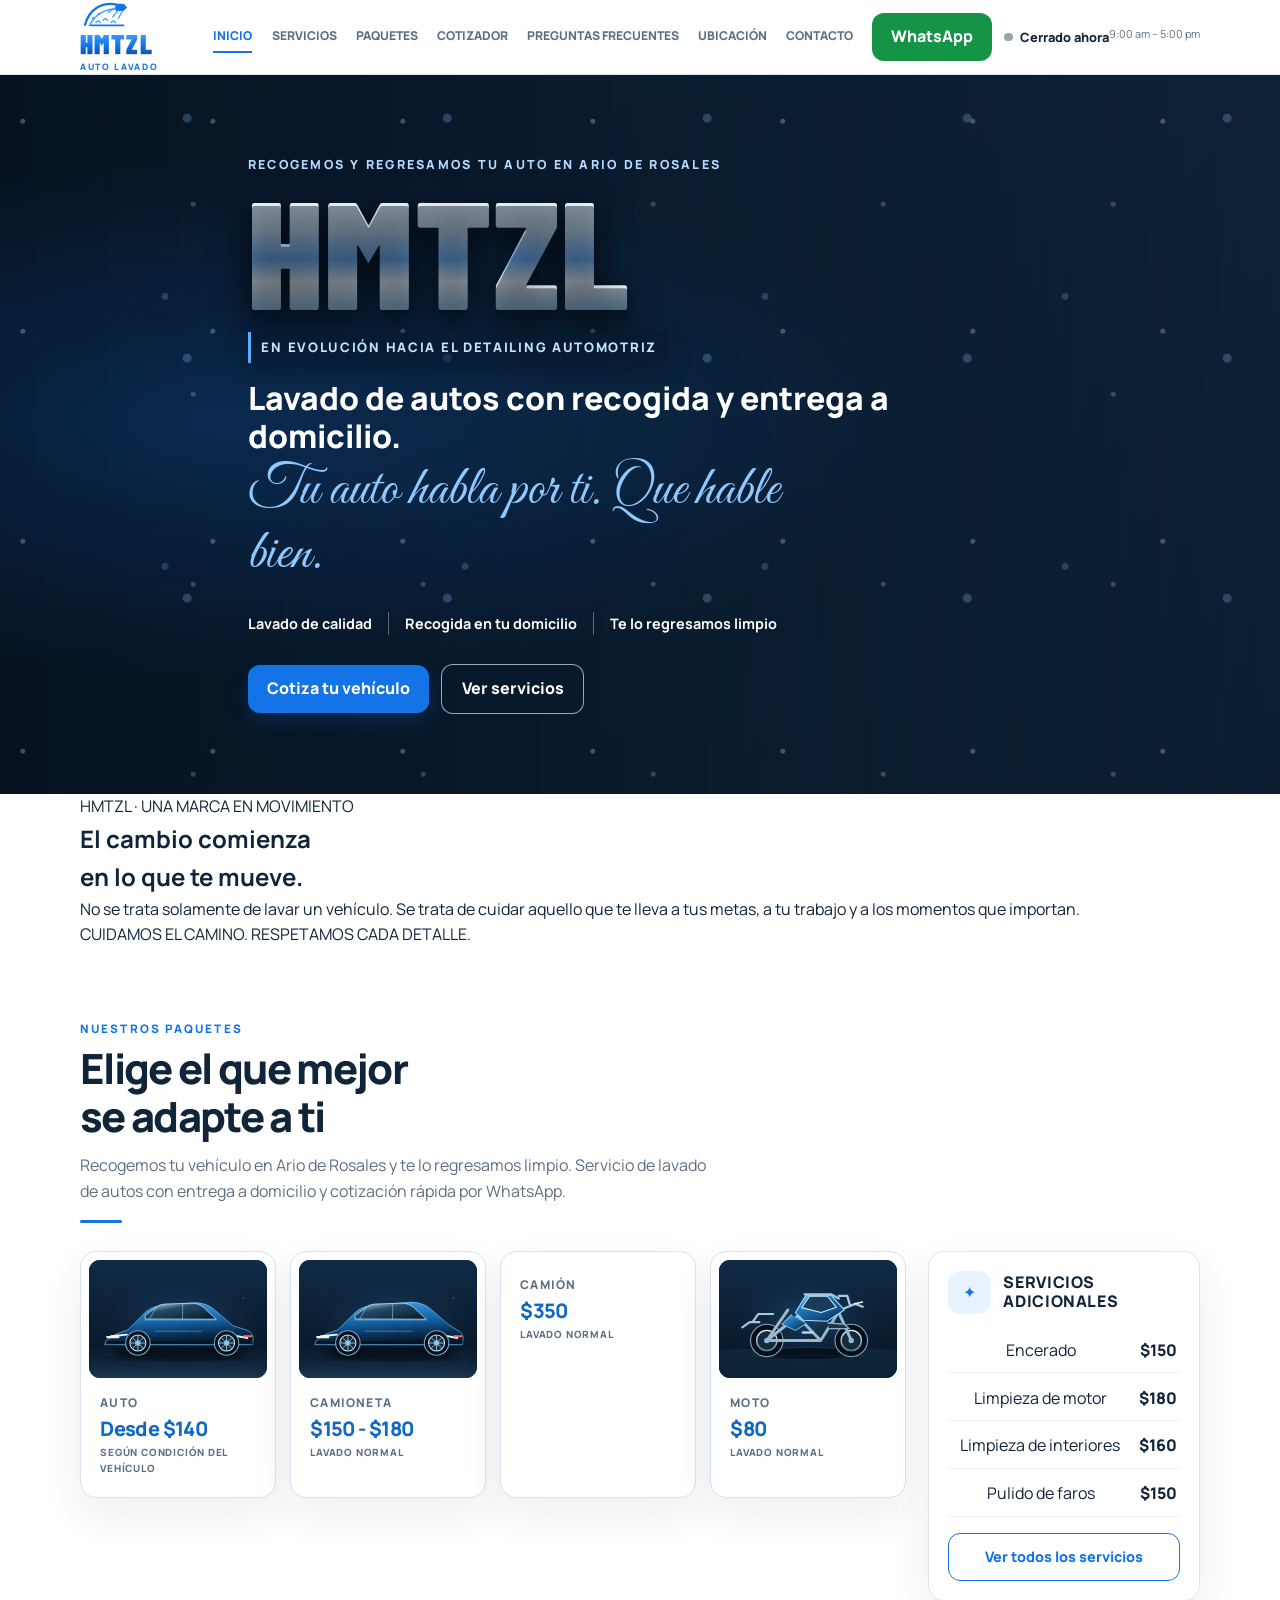
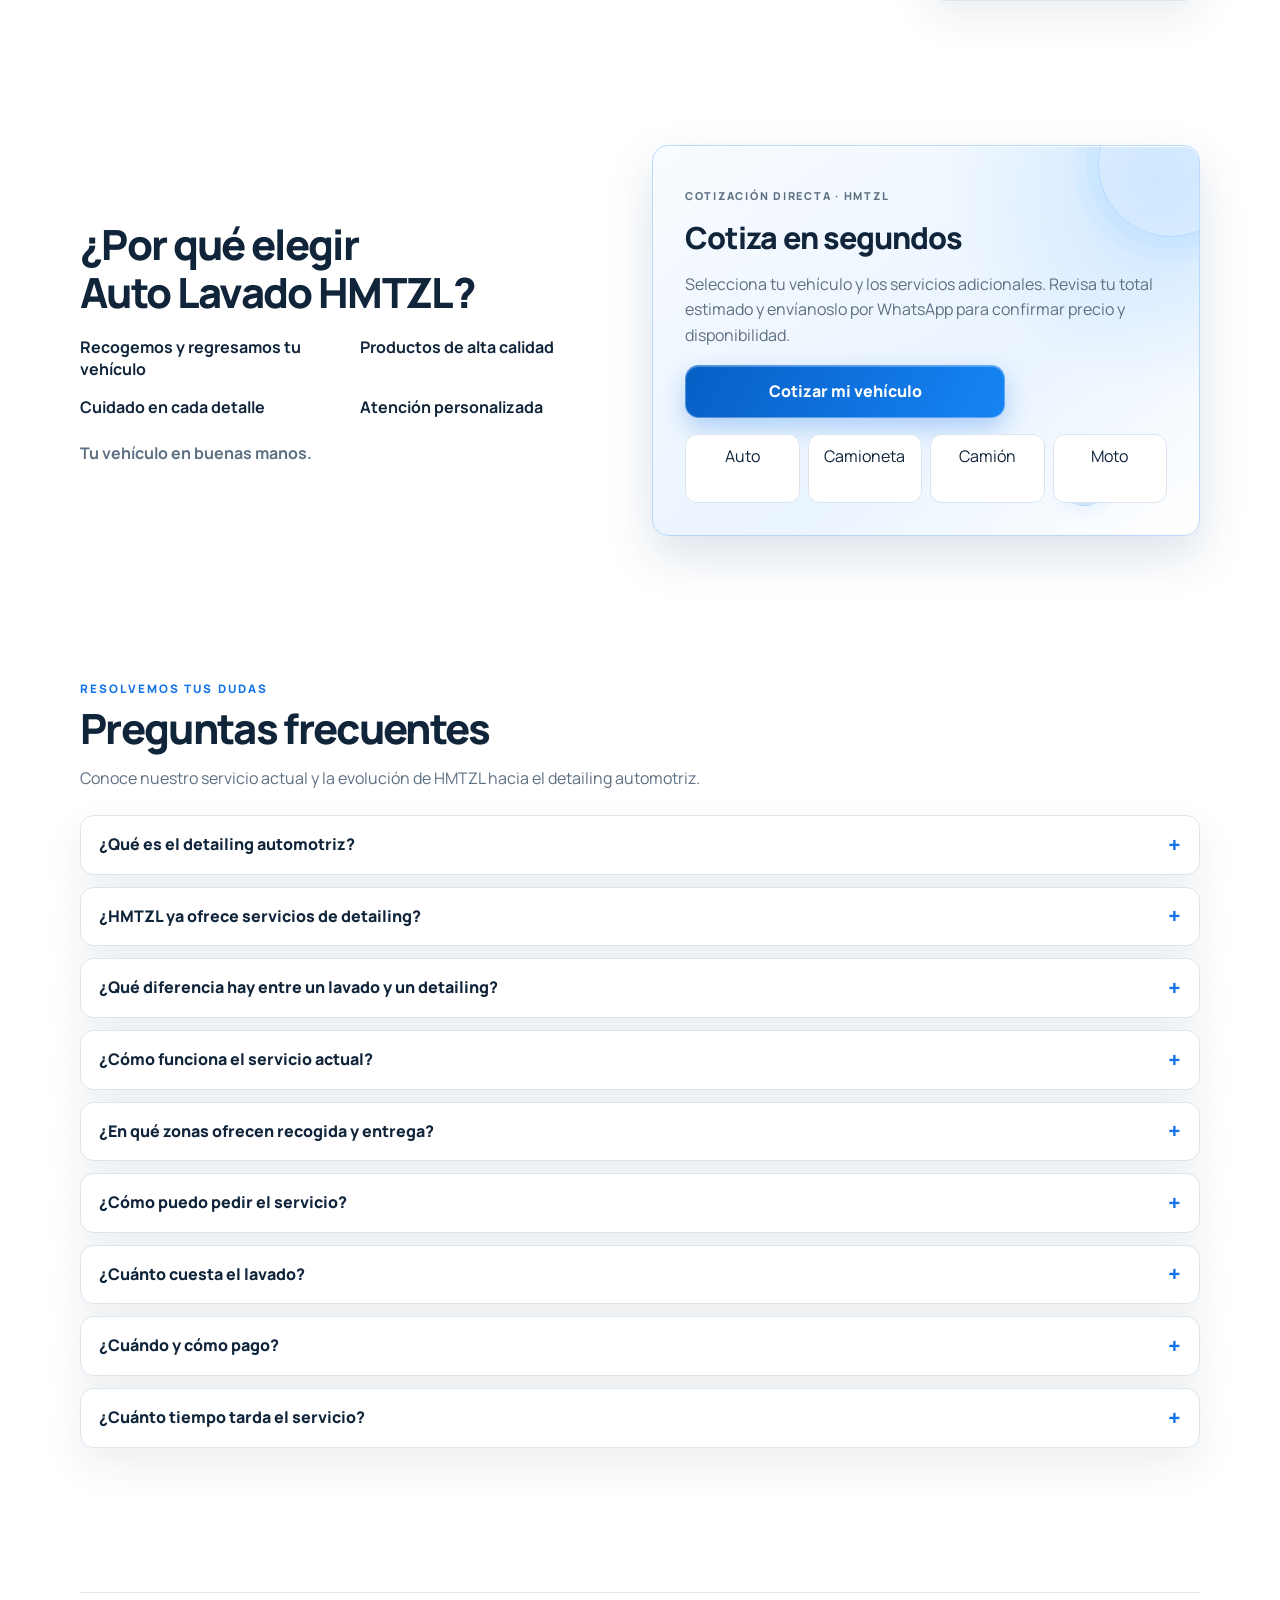
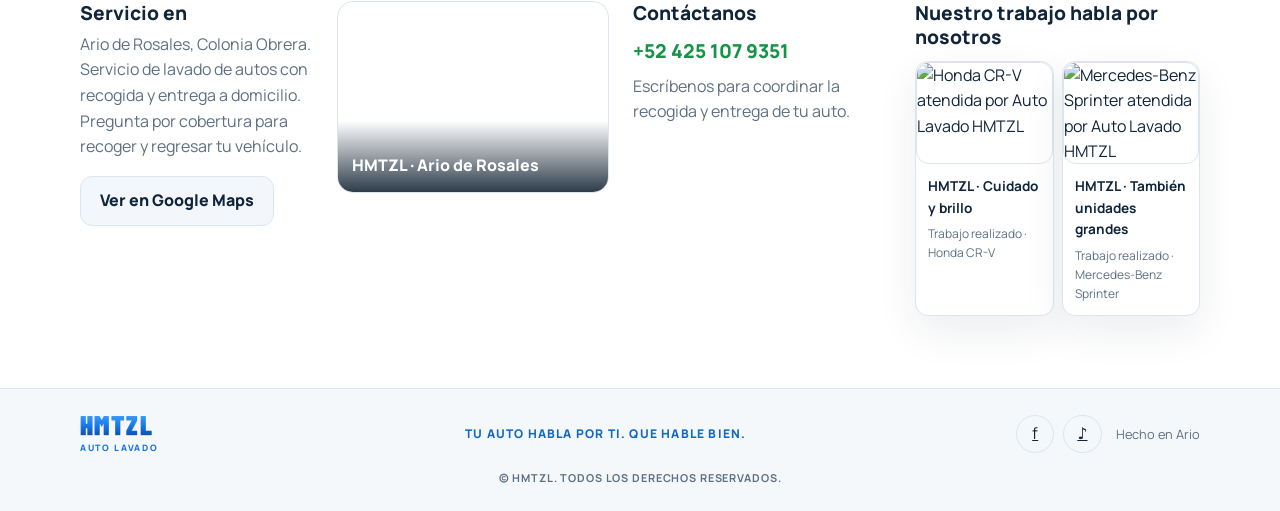
==== commit eb870555: "Add HMTZL brand statement and premium homepage direction" ====
--- a/index.html
+++ b/index.html
@@ -4,9 +4,9 @@
   <meta charset="utf-8" />
   <meta name="viewport" content="width=device-width, initial-scale=1" />
   <title>HMTZL | Lavado de autos en Ario de Rosales</title>
-  <meta name="description" content="Servicio de lavado de autos en Ario de Rosales, Michoacán. Consulta paquetes, servicios adicionales y cotiza por WhatsApp." />
+  <meta name="description" content="HMTZL: lavado y cuidado automotriz en Ario de Rosales. Tu auto habla por ti. Que hable bien. Cotiza por WhatsApp." />
   <meta name="robots" content="index,follow" />
-  <meta name="theme-color" content="#ffffff" />
+  <meta name="theme-color" content="#071321" />
   <meta property="og:title" content="HMTZL | Lavado de autos en Ario de Rosales" />
   <meta property="og:description" content="Servicio de lavado de autos en Ario de Rosales, Michoacán. Consulta paquetes y cotiza por WhatsApp." />
   <meta property="og:type" content="website" />
@@ -89,6 +89,14 @@
       <div class="feature-row"><p class="feature">Lavado de calidad</p><p class="feature">Recogida en tu domicilio</p><p class="feature">Te lo regresamos limpio</p></div>
       <div class="hero-actions"><a class="btn btn-primary" href="#cotizador">Cotiza tu vehículo</a><a class="btn btn-hero-secondary" href="#paquetes">Ver servicios</a></div>
     </div></section>
+    <section class="brand-statement" aria-label="Filosofía HMTZL">
+      <div class="wrap brand-statement-inner">
+        <p class="brand-index">HMTZL · UNA MARCA EN MOVIMIENTO</p>
+        <h2>El cambio comienza<br/><span>en lo que te mueve.</span></h2>
+        <p>No se trata solamente de lavar un vehículo. Se trata de cuidar aquello que te lleva a tus metas, a tu trabajo y a los momentos que importan.</p>
+        <div class="brand-signature"><span></span> CUIDAMOS EL CAMINO. RESPETAMOS CADA DETALLE.</div>
+      </div>
+    </section>
     <section id="paquetes" class="band"><div class="wrap">
       <p class="eyebrow">Nuestros paquetes</p><h2 class="section-title">Elige el que mejor<br/>se adapte a ti</h2>
       <p class="lede">Recogemos tu vehículo en Ario de Rosales y te lo regresamos limpio. Servicio de lavado de autos con entrega a domicilio y cotización rápida por WhatsApp.</p><div class="accent-bar"></div>
--- a/estilos.css
+++ b/estilos.css
@@ -486,3 +486,42 @@
 .package-card:hover img { transform: scale(1.035); filter: saturate(1.08) contrast(1.03); }
 .package-meta { padding: .95rem .7rem .75rem; }
 .package-price { color: #1269c4; }
+
+
+/* Ajustes de identidad y acceso directo al cotizador */
+.hero-actions {
+  display: flex;
+  flex-wrap: wrap;
+  align-items: center;
+  gap: .75rem;
+  margin-top: 1.8rem;
+}
+.hero-copy .hero-actions .btn { margin-top: 0; }
+.btn-hero-secondary {
+  border: 1px solid rgb(255 255 255 / .62);
+  background: rgb(8 25 43 / .28);
+  color: #fff;
+  backdrop-filter: blur(8px);
+}
+.btn-hero-secondary:hover {
+  border-color: #fff;
+  background: rgb(255 255 255 / .12);
+}
+.script-line { max-width: 22ch; }
+.footer-motto {
+  color: #1269c4;
+  letter-spacing: .1em;
+  line-height: 1.5;
+}
+.quote-kicker {
+  position: relative;
+  margin-bottom: .65rem;
+  font-size: .68rem;
+  letter-spacing: .16em;
+}
+#open-quote { width: min(100%, 20rem); }
+@media (max-width: 480px) {
+  .hero-actions { align-items: stretch; }
+  .hero-actions .btn { width: 100%; }
+  .footer-motto { max-width: 23rem; }
+}
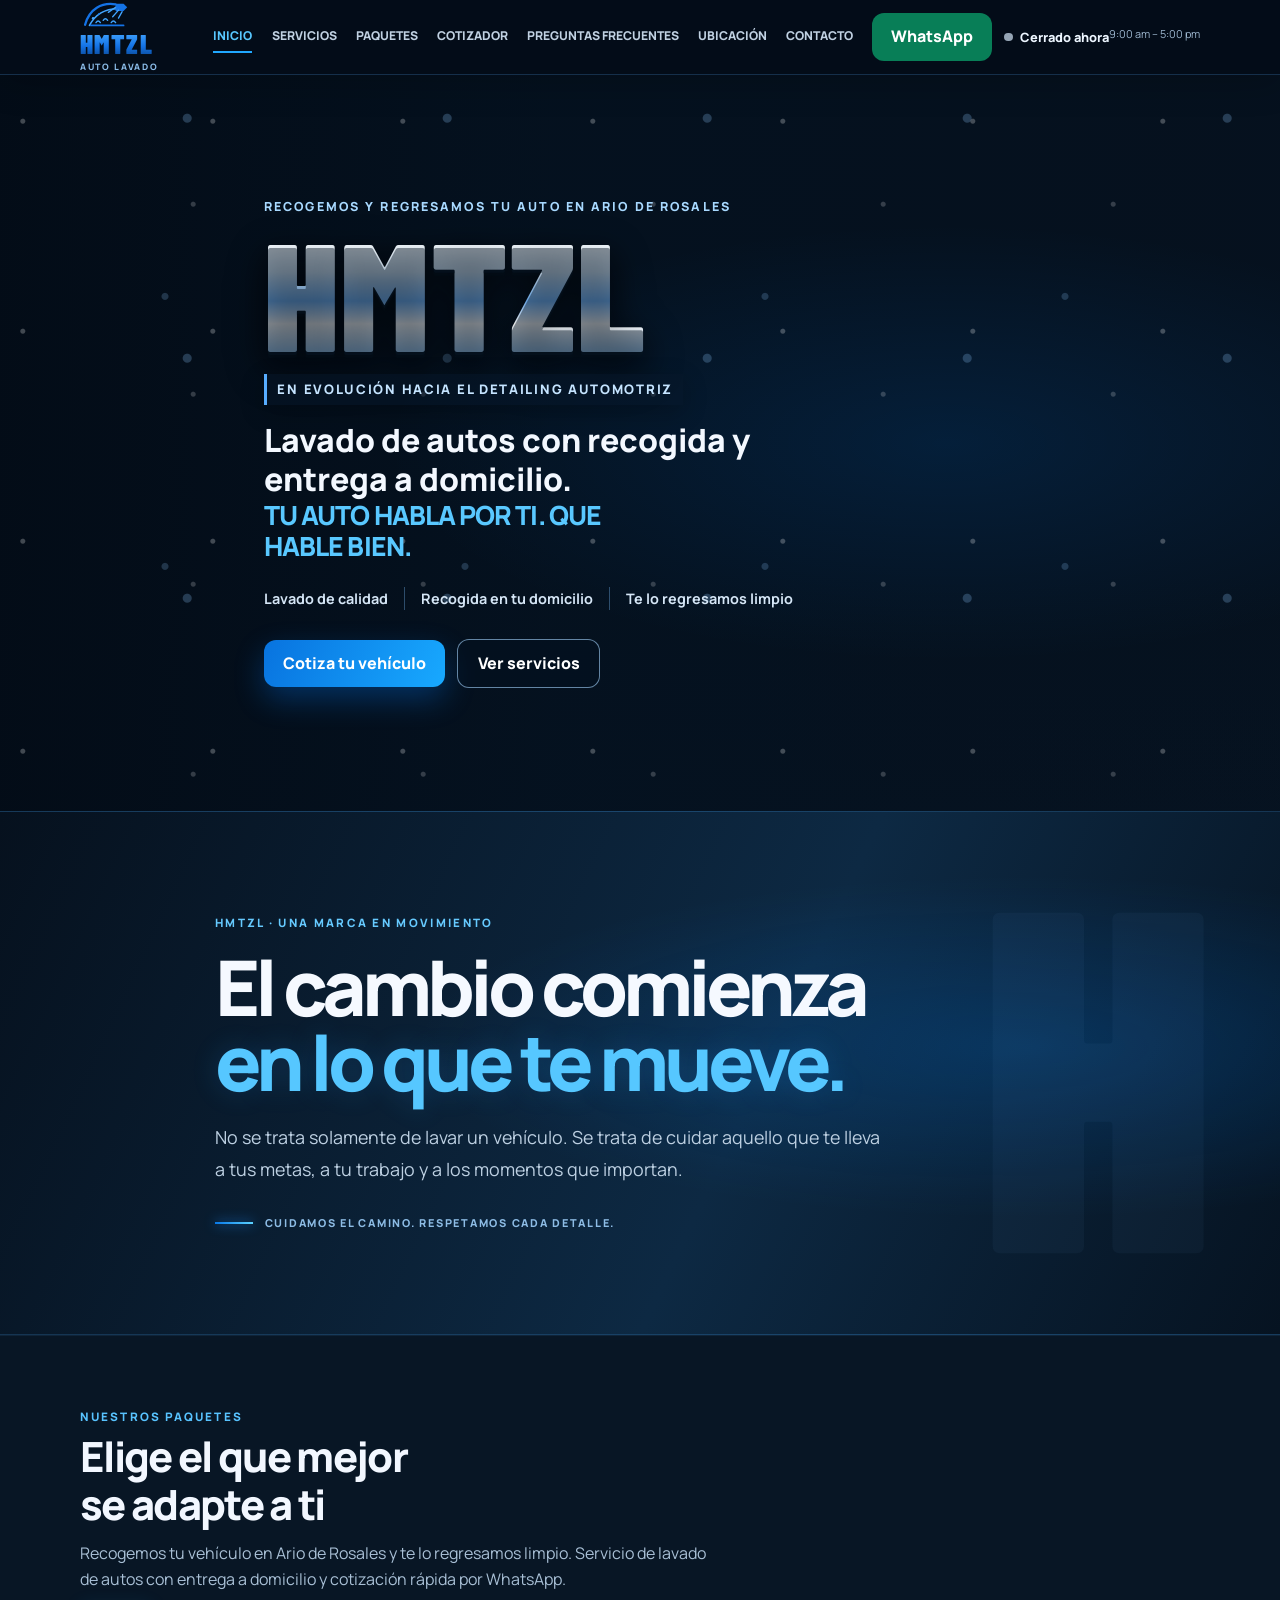
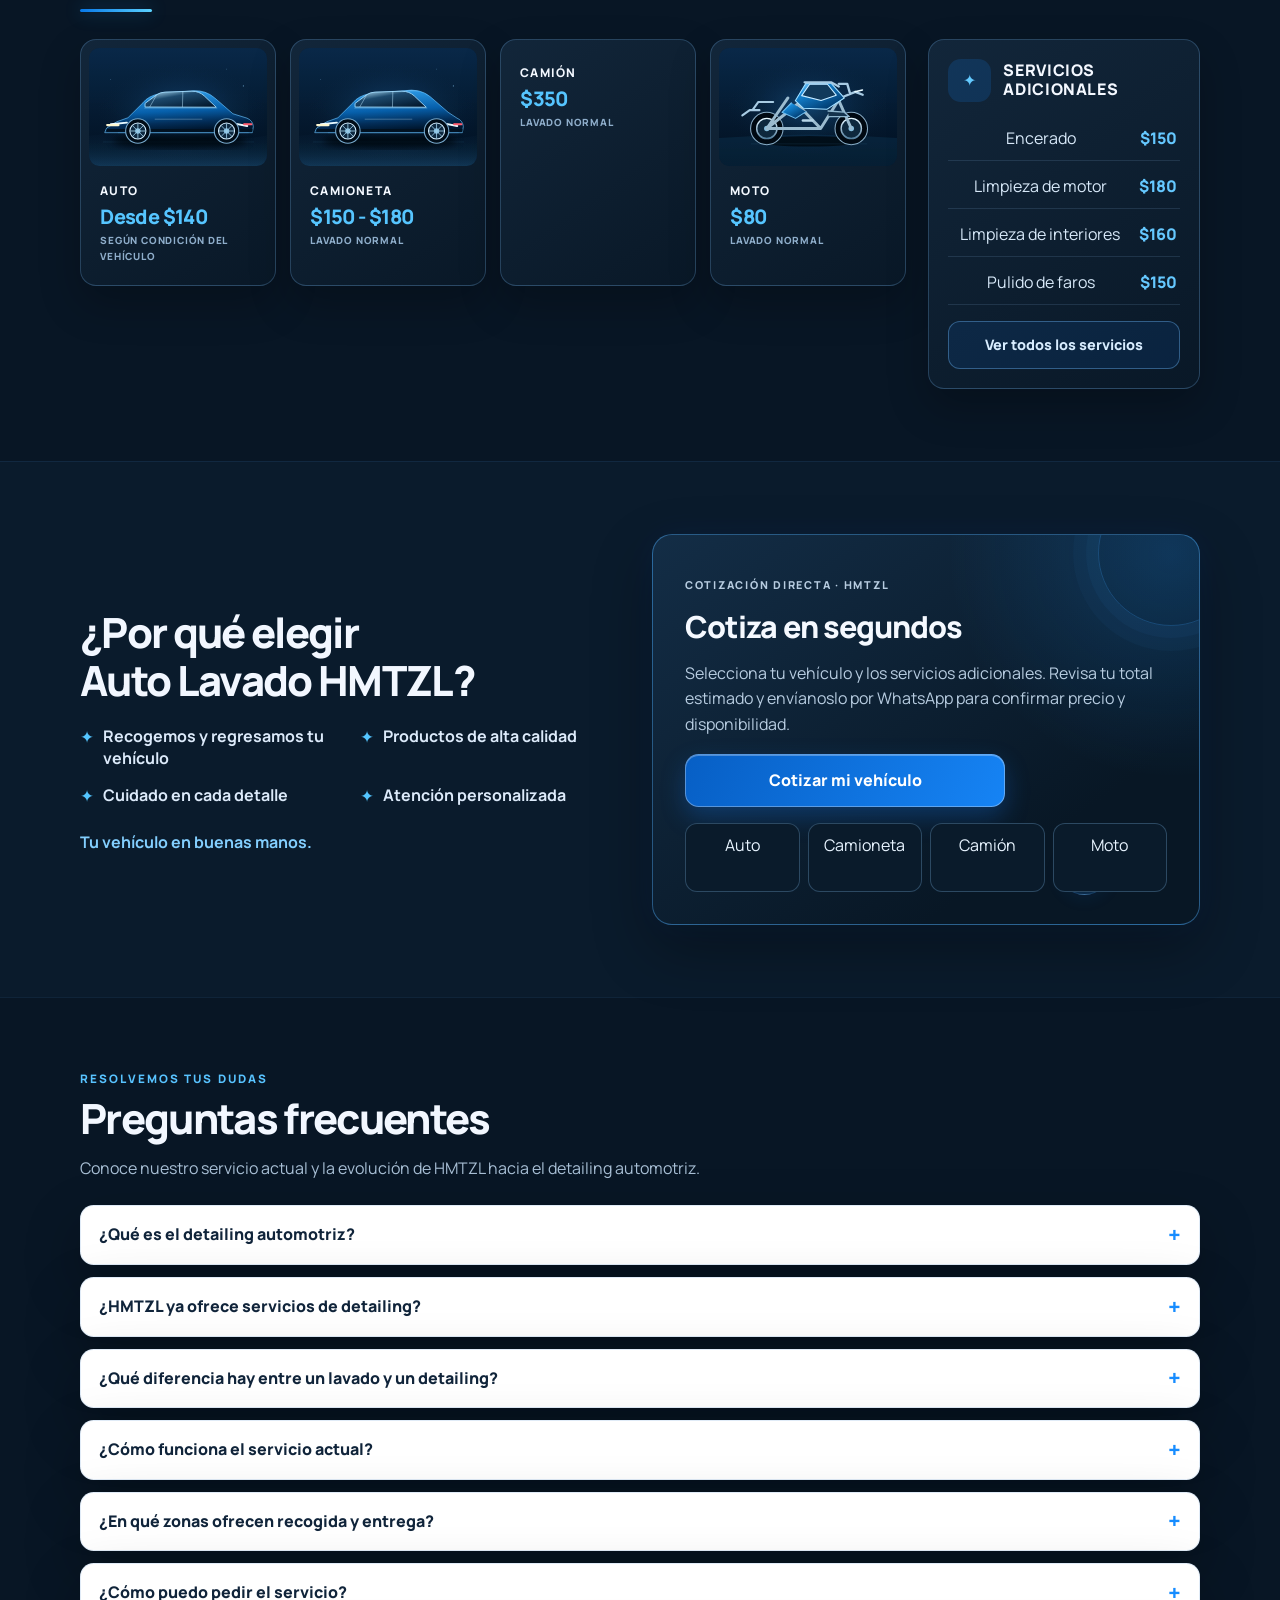
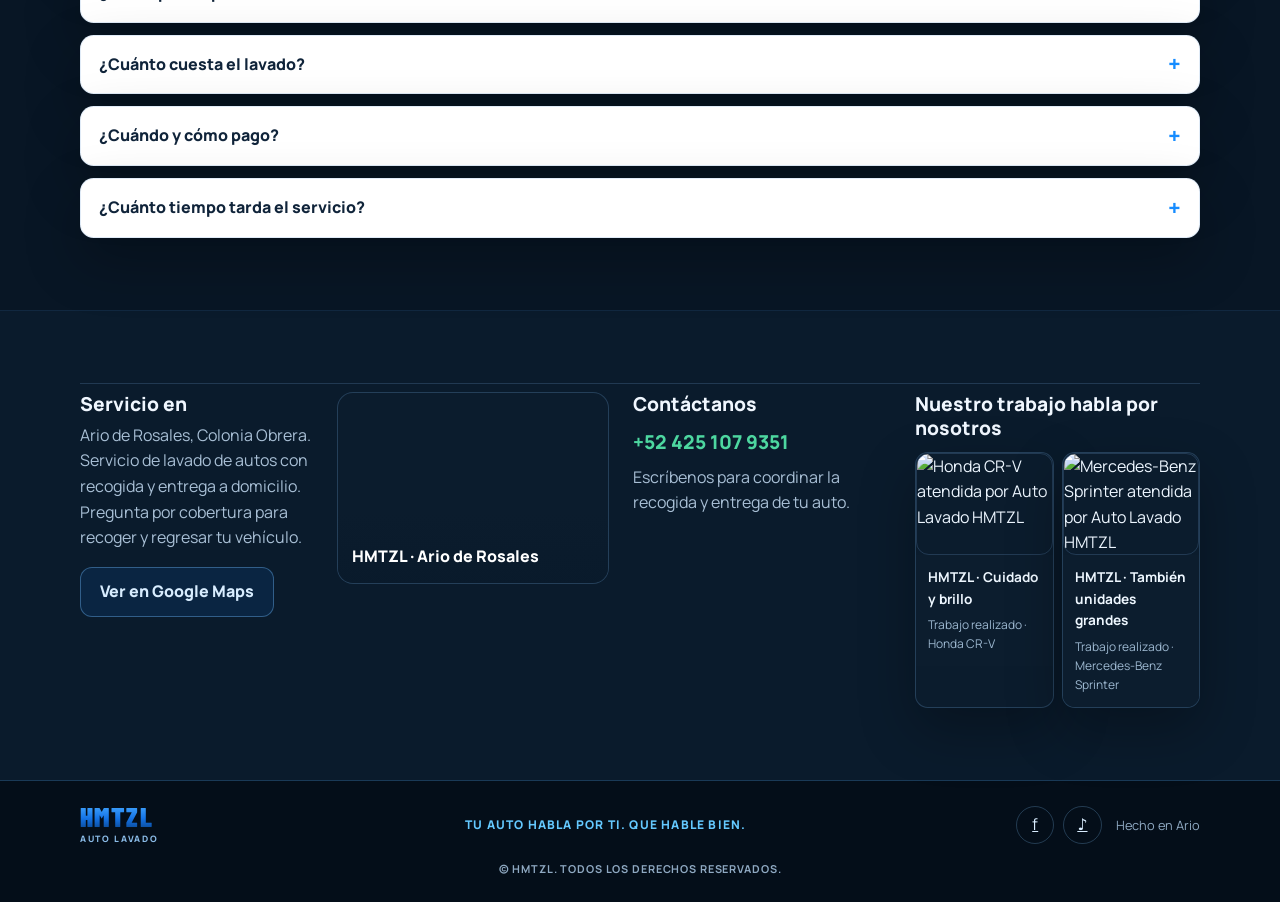
==== commit e42f000c: "Mejora contraste de texto en preguntas frecuentes" ====
--- a/index.html
+++ b/index.html
@@ -17,11 +17,11 @@
   <style>
     .faq-list { display: grid; gap: .75rem; margin-top: 1.5rem; }
     .faq-item { padding: 1rem 1.15rem; border: 1px solid var(--color-line); border-radius: .85rem; background: #fff; box-shadow: var(--shadow-card); }
-    .faq-item summary { display: flex; align-items: center; justify-content: space-between; gap: 1rem; color: var(--color-night); font-weight: 800; cursor: pointer; list-style: none; }
+    .faq-item summary { display: flex; align-items: center; justify-content: space-between; gap: 1rem; color: #10243a; font-weight: 800; cursor: pointer; list-style: none; }
     .faq-item summary::-webkit-details-marker { display: none; }
     .faq-item summary::after { content: "+"; color: var(--color-accent); font-size: 1.4rem; line-height: 1; }
     .faq-item[open] summary::after { content: "−"; }
-    .faq-item p { margin-top: .75rem; color: var(--color-mist); }
+    .faq-item p { margin-top: .75rem; color: #40566b; }
   </style>
   <link rel="canonical" href="https://erickmtzm41-cpu.github.io/Lava-tu-auto-aqui/" />
   <meta property="og:url" content="https://erickmtzm41-cpu.github.io/Lava-tu-auto-aqui/" />
--- a/estilos.css
+++ b/estilos.css
@@ -525,3 +525,285 @@
   .hero-actions .btn { width: 100%; }
   .footer-motto { max-width: 23rem; }
 }
+
+
+/* HMTZL · Evolución visual Premium Blue Automotive */
+:root {
+  color-scheme: dark;
+  --color-night: #edf6ff;
+  --color-abyss: #06111e;
+  --color-panel: #0d1c2d;
+  --color-panel-2: #10243a;
+  --color-line: rgb(113 166 218 / .22);
+  --color-mist: #a9bfd4;
+  --color-snow: #f7fbff;
+  --color-accent: #168cff;
+  --color-accent-2: #55c7ff;
+  --color-glow: #39baff;
+  --color-script: #55c7ff;
+  --shadow-card: 0 22px 55px rgb(0 0 0 / .28);
+}
+body {
+  background: #071321;
+  color: #edf6ff;
+}
+.site-header {
+  background: rgb(4 13 24 / .92);
+  border-bottom-color: rgb(81 160 231 / .24);
+  box-shadow: 0 8px 35px rgb(0 0 0 / .2);
+}
+.logo { color: #f4f9ff; }
+.logo-sub { color: #8bbce8; }
+.nav-link { color: #c0d1e2; }
+.nav-link:hover, .nav-link:focus-visible, .nav-link-active { color: #58c8ff; border-bottom-color: #20a8ff; }
+.status-block .text-mist { color: #9eb8d0; }
+.hero {
+  min-height: min(46rem, calc(100svh - 4.5rem));
+  background: #06111e;
+}
+.hero::before {
+  background-image: url("https://images.unsplash.com/photo-1607860108855-64acf2078ed9?auto=format&fit=crop&w=2200&q=90");
+  background-position: center 56%;
+  filter: saturate(1.18) contrast(1.08);
+}
+.hero-shade {
+  background:
+    radial-gradient(ellipse at 74% 50%, rgb(0 132 255 / .12), transparent 42%),
+    linear-gradient(90deg, rgb(3 12 23 / .96) 0%, rgb(4 17 31 / .83) 43%, rgb(4 17 31 / .24) 100%),
+    linear-gradient(0deg, #071321 0%, transparent 32%);
+}
+.hero-copy { width: min(47rem, 100%); padding-block: 6rem; }
+.hero-kicker { color: #a8d9ff; letter-spacing: .17em; }
+.hero-tag { color: #f3f8ff; max-width: 24ch; }
+.script-line {
+  color: #59c8ff;
+  font-family: "Manrope", sans-serif;
+  font-size: clamp(1.15rem, 2.4vw, 1.65rem);
+  font-weight: 900;
+  letter-spacing: -.035em;
+  text-transform: uppercase;
+}
+.feature { color: #d5e6f6; }
+.feature + .feature { border-left-color: rgb(123 193 255 / .35); }
+.btn-primary {
+  background: linear-gradient(115deg, #0873df, #18a9ff);
+  box-shadow: 0 12px 30px rgb(0 126 255 / .3);
+}
+.btn-wa { background: #087e57; color: white; }
+.btn-hero-secondary {
+  border-color: rgb(161 205 245 / .62);
+  background: rgb(4 18 33 / .48);
+}
+.band {
+  background: #081625;
+  border-top: 1px solid rgb(81 160 231 / .1);
+}
+.band:nth-of-type(even) { background: #0a1b2c; }
+.eyebrow { color: #58c3ff; }
+.section-title { color: #f2f7ff; }
+.lede { color: #a8bfd5; }
+.accent-bar {
+  width: 4.5rem;
+  background: linear-gradient(90deg, #0878e7, #5bd2ff);
+  box-shadow: 0 0 18px rgb(39 170 255 / .45);
+}
+.card, .package-card, .services-panel {
+  border-color: rgb(112 171 225 / .28);
+  background: linear-gradient(145deg, #12263a, #091827);
+  color: #edf6ff;
+  box-shadow: 0 18px 42px rgb(0 0 0 / .24);
+}
+.package-card:hover, .card:hover {
+  border-color: #3aaeff;
+  box-shadow: 0 20px 48px rgb(0 105 210 / .2);
+}
+.package-card img {
+  border-radius: .65rem;
+  filter: saturate(1.1) contrast(1.04);
+}
+.package-name { color: #f3f8ff; }
+.package-price { color: #56c5ff; }
+.package-kind { color: #8faecb; }
+.services-panel h3 { color: #f4f8ff; }
+.icon-bubble { background: rgb(20 137 255 / .16); color: #64caff; }
+.extra-row {
+  color: #d7e8f8;
+  border-bottom-color: rgb(130 174 214 / .16);
+}
+.extra-row strong { color: #65c8ff; }
+.extra-row:hover, .extra-row:focus-visible { color: #66caff; }
+.btn-ghost, .btn-quiet {
+  border-color: rgb(108 180 242 / .4);
+  color: #d8edff;
+  background: rgb(20 115 230 / .12);
+}
+.why { color: #eaf4ff; }
+.reason { color: #dceafa; }
+.reason::before {
+  content: "✦";
+  color: #54c5ff;
+  font-size: 1.05rem;
+}
+.hands { color: #83cfff; }
+.quote-card {
+  border-color: rgb(82 177 255 / .42);
+  border-radius: 1.25rem;
+  background:
+    radial-gradient(circle at 95% 5%, rgb(28 150 255 / .2), transparent 35%),
+    linear-gradient(145deg, #132d46, #081725 75%);
+  box-shadow: 0 24px 60px rgb(0 0 0 / .32), 0 0 32px rgb(0 119 255 / .08);
+}
+.quote-card p { color: #b7cce0; }
+.quote-card h3 { color: #f5f9ff; }
+.pick {
+  border-color: rgb(122 178 226 / .3);
+  background: #0a1b2b;
+  color: #e8f4ff;
+}
+.pick:hover { border-color: #45baff; color: #62caff; }
+.visit { border-top-color: rgb(113 166 218 / .22); }
+.visit h2 { color: #f0f7ff; }
+.address, .note { color: #a8bfd5; }
+.shot, .work-item {
+  border-color: rgb(113 166 218 / .25);
+  background-color: #0b1c2d;
+}
+.work-item figcaption { background: #0c1d2e; }
+.work-item figcaption strong { color: #eef7ff; }
+.work-item figcaption span { color: #9db8d0; }
+.faq-item {
+  border-color: rgb(113 166 218 / .22);
+  background: linear-gradient(145deg, #11263b, #0a1928);
+  box-shadow: 0 12px 28px rgb(0 0 0 / .16);
+}
+.faq-item summary { color: #eaf5ff; }
+.faq-item p { color: #aec3d8; }
+.faq-item:hover, .faq-item[open] {
+  border-color: #329fe9;
+  box-shadow: 0 12px 30px rgb(0 105 210 / .15);
+}
+.faq-item[open] summary { color: #60c8ff; }
+.phone-link { color: #4dd7a0; }
+.site-footer {
+  border-top-color: rgb(76 159 231 / .3);
+  background: #040e19;
+}
+.footer-motto { color: #64c9ff; }
+.footer-copy, .made { color: #8fa9c2; }
+.social {
+  border-color: rgb(117 176 225 / .28);
+  color: #d9edff;
+}
+.mobile-nav {
+  background: #081827;
+  border-color: rgb(113 166 218 / .25);
+}
+.mobile-nav .nav-link { color: #d8e9f8; }
+.sheet {
+  border-color: rgb(104 177 238 / .35);
+  background: #0c1c2d;
+  color: #edf6ff;
+}
+.sheet-copy, .fine, .field-label { color: #a8bfd5; }
+.sheet-title { color: #f3f8ff; }
+.field {
+  border-color: rgb(113 166 218 / .35);
+  background: #071625;
+  color: #f2f8ff;
+}
+.field::placeholder { color: #829bb3; }
+.choice {
+  border-color: rgb(113 166 218 / .28);
+  background: #10243a;
+  color: #eaf5ff;
+}
+.choice-on {
+  border-color: #31aaff;
+  background: rgb(20 115 230 / .2);
+  box-shadow: inset 0 0 0 1px #31aaff;
+}
+.total-bar {
+  border-color: rgb(113 166 218 / .25);
+  background: #10243a;
+}
+.total-figure { color: #63caff; }
+.brand-statement {
+  position: relative;
+  overflow: hidden;
+  padding: clamp(3.4rem, 8vw, 6.5rem) 0;
+  border-top: 1px solid rgb(70 163 241 / .24);
+  border-bottom: 1px solid rgb(70 163 241 / .24);
+  background:
+    radial-gradient(ellipse at 80% 45%, rgb(0 133 255 / .2), transparent 42%),
+    linear-gradient(115deg, #06111e, #0d2943 58%, #061321);
+}
+.brand-statement::after {
+  content: "H";
+  position: absolute;
+  right: 5%;
+  top: 50%;
+  transform: translateY(-54%);
+  color: rgb(113 190 255 / .045);
+  font-family: "Barlow Condensed", sans-serif;
+  font-size: clamp(18rem, 38vw, 34rem);
+  font-weight: 900;
+  line-height: .7;
+  pointer-events: none;
+}
+.brand-statement-inner { position: relative; z-index: 1; max-width: 850px; }
+.brand-index {
+  color: #66caff;
+  font-size: .72rem;
+  font-weight: 900;
+  letter-spacing: .2em;
+}
+.brand-statement h2 {
+  margin-top: 1rem;
+  color: #f5f9ff;
+  font-size: clamp(2.4rem, 6vw, 5rem);
+  font-weight: 900;
+  letter-spacing: -.065em;
+  line-height: .98;
+}
+.brand-statement h2 span {
+  color: #56c7ff;
+  text-shadow: 0 0 28px rgb(38 159 255 / .2);
+}
+.brand-statement-inner > p:not(.brand-index) {
+  max-width: 42rem;
+  margin-top: 1.35rem;
+  color: #bdd0e2;
+  font-size: clamp(.98rem, 1.8vw, 1.12rem);
+  line-height: 1.8;
+}
+.brand-signature {
+  display: flex;
+  align-items: center;
+  gap: .7rem;
+  margin-top: 1.8rem;
+  color: #8dbce5;
+  font-size: .68rem;
+  font-weight: 900;
+  letter-spacing: .16em;
+}
+.brand-signature span {
+  display: inline-block;
+  width: 2.4rem;
+  height: 2px;
+  background: linear-gradient(90deg, #0878e7, #5bd2ff);
+  box-shadow: 0 0 12px #168cff;
+}
+@media (max-width: 767px) {
+  .hero { min-height: 39rem; }
+  .hero-shade {
+    background:
+      linear-gradient(180deg, rgb(4 14 26 / .4), rgb(4 14 26 / .76) 48%, #071321 100%);
+  }
+  .hero-copy { padding-block: 4.5rem 3rem; }
+  .brand-statement { padding-block: 3.8rem; }
+  .brand-signature { align-items: flex-start; line-height: 1.6; }
+  .brand-signature span { margin-top: .55rem; flex: none; }
+}
+@media (prefers-reduced-motion: reduce) {
+  .brand-statement::after { transition: none; }
+}
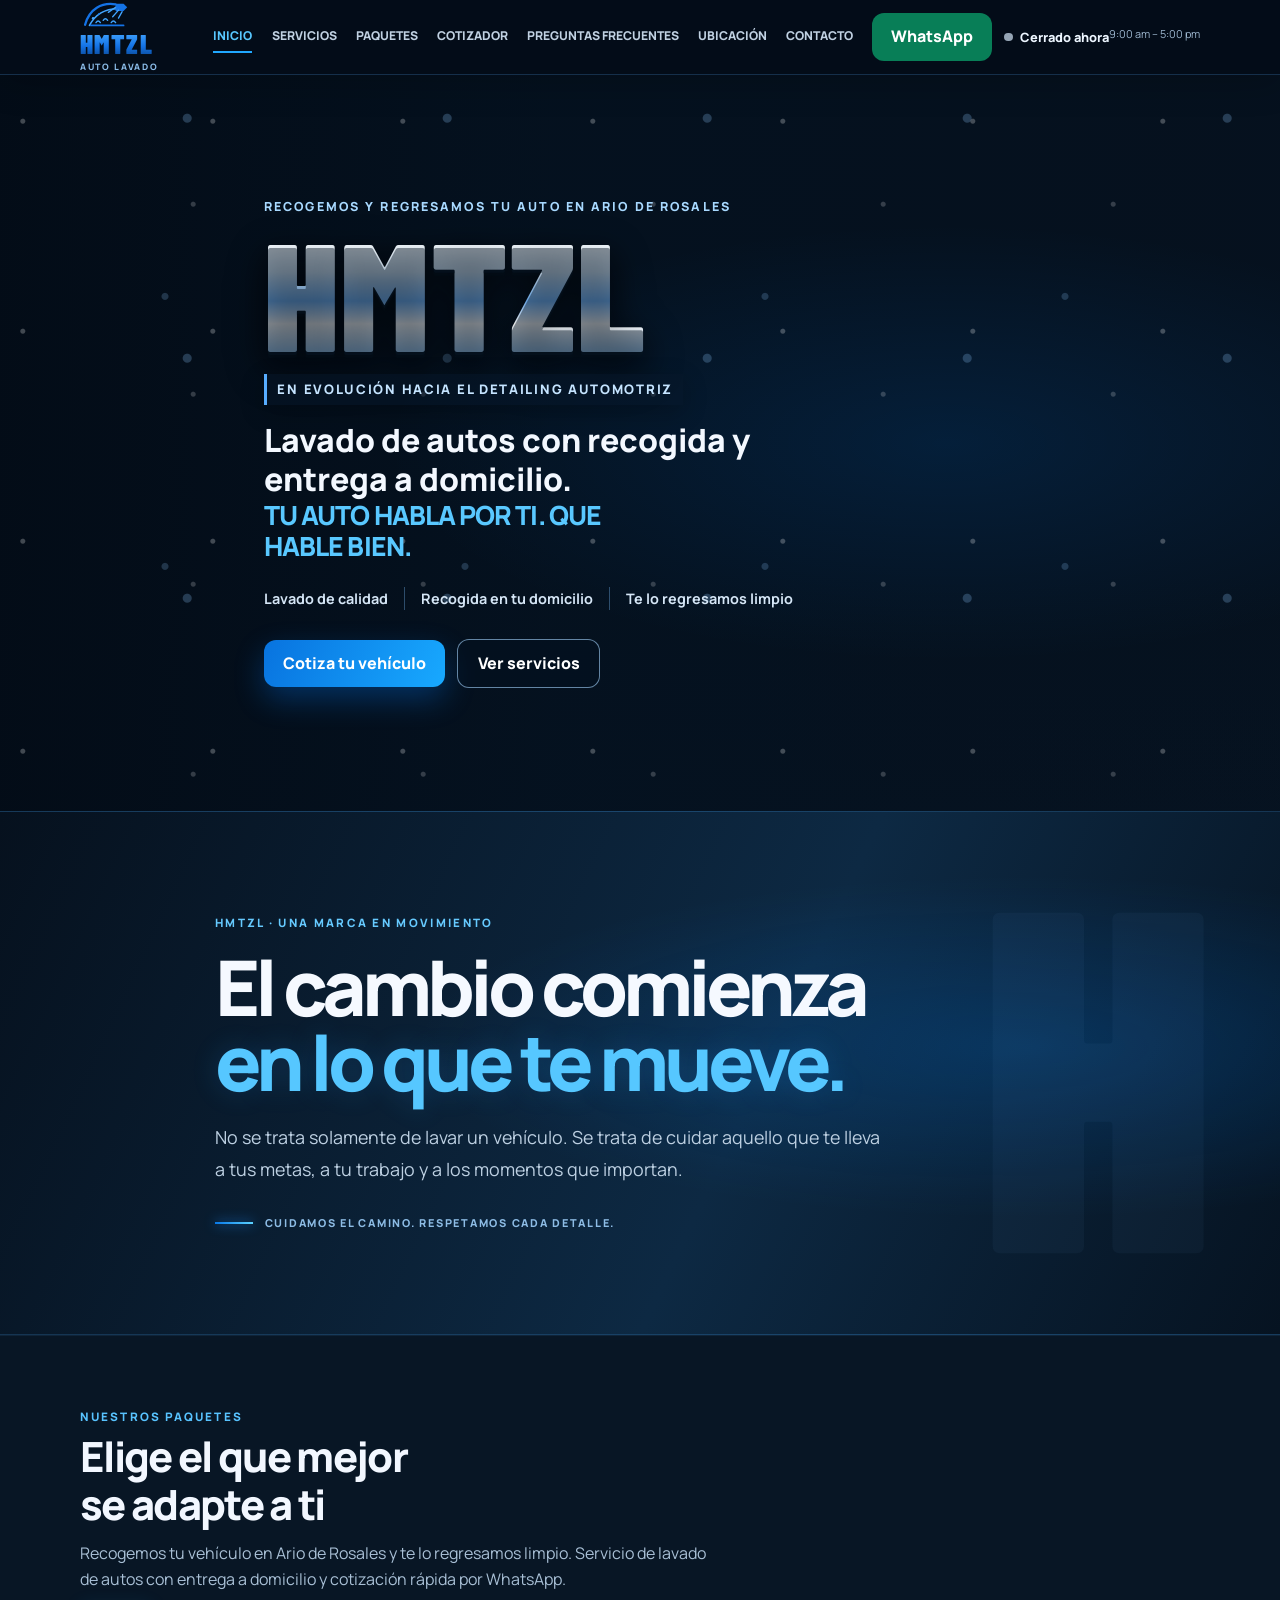
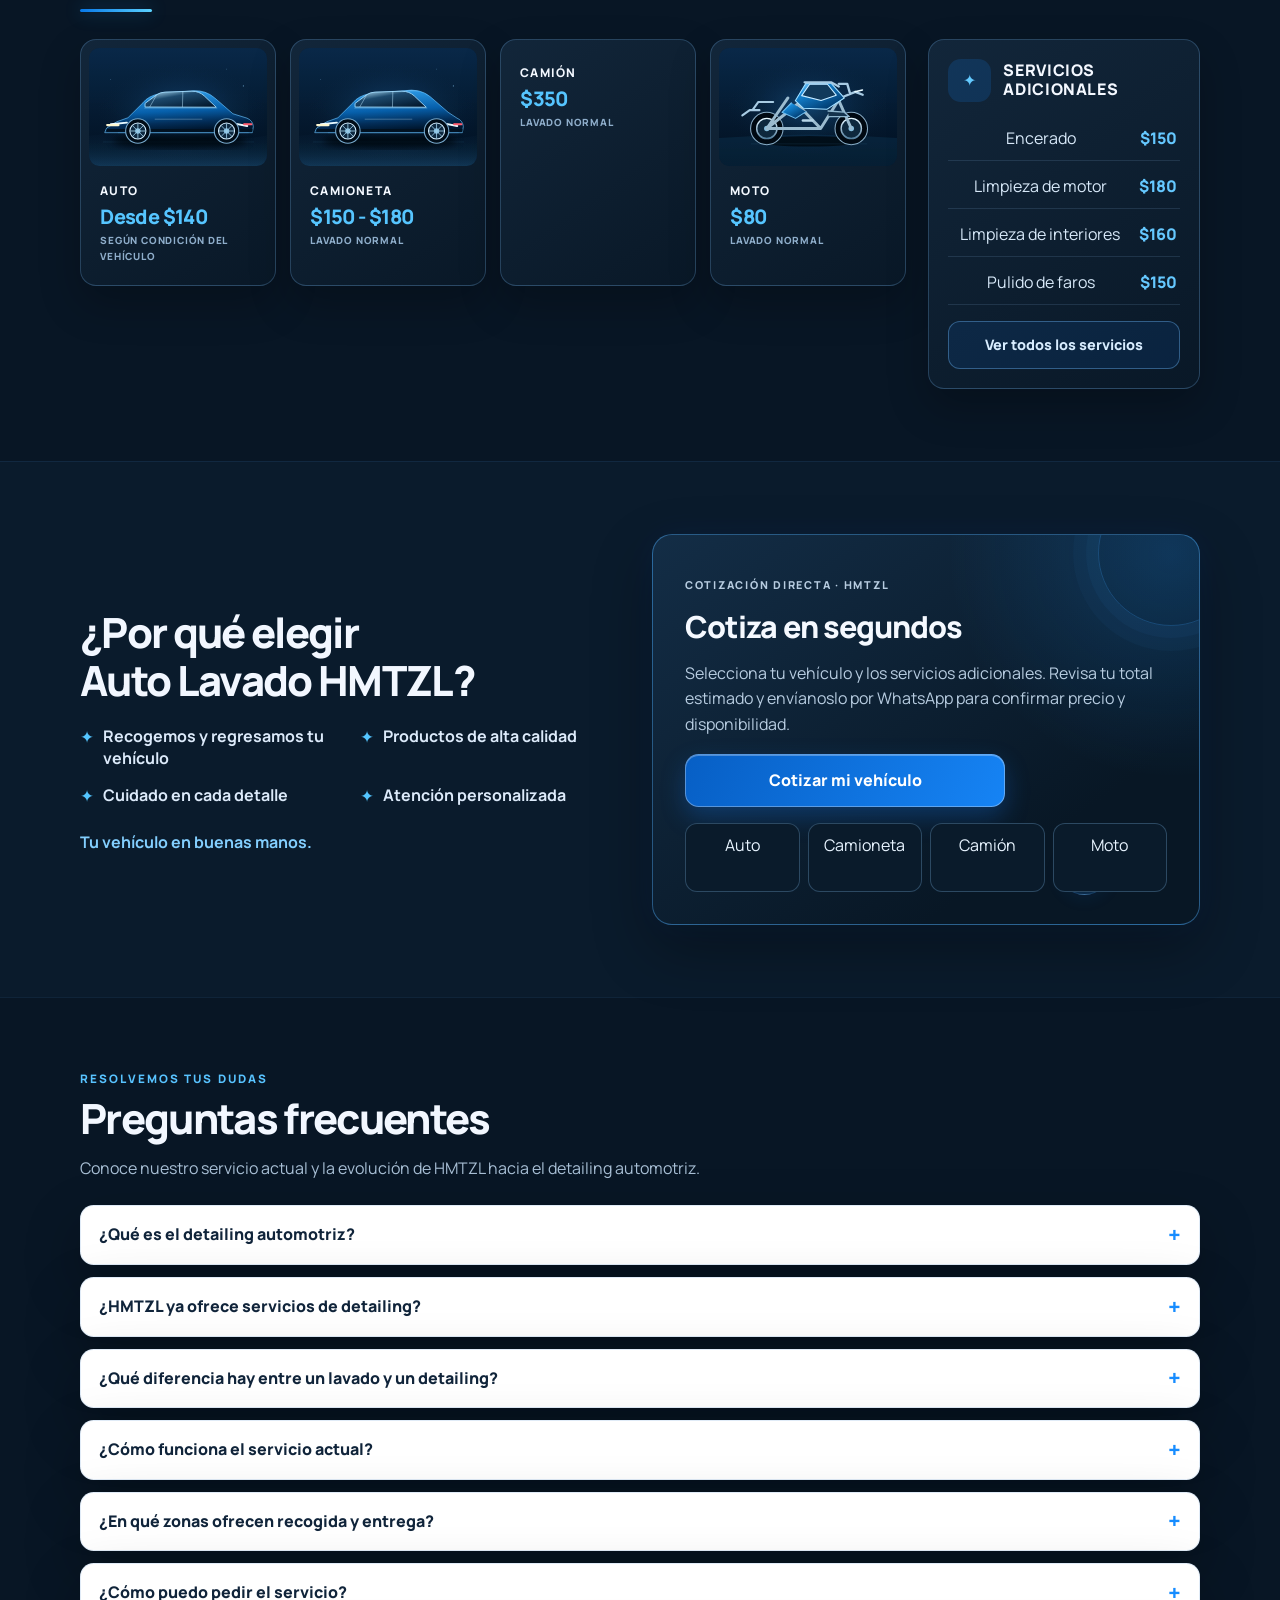
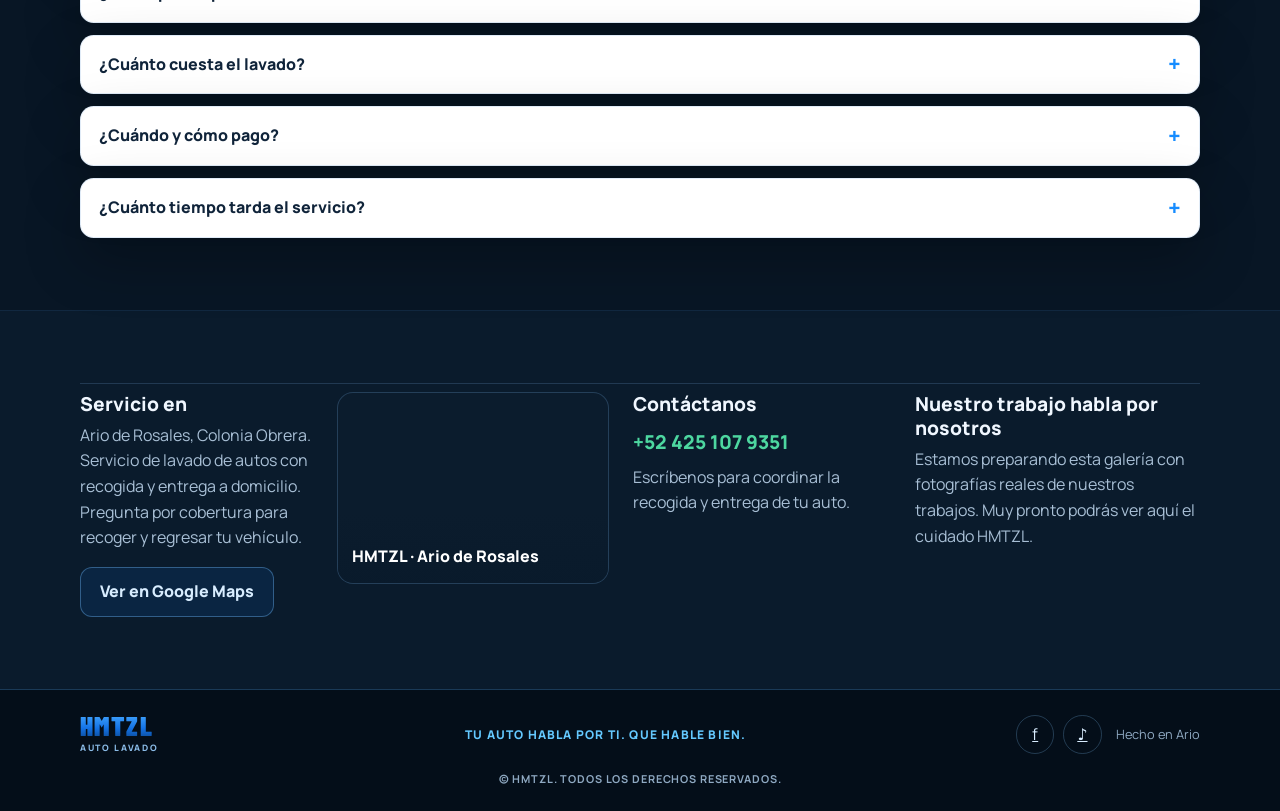
==== commit cc3cf320: "Corregir referencias a fotos inexistentes y limitar referrer de fuentes" ====
--- a/index.html
+++ b/index.html
@@ -12,7 +12,7 @@
   <meta property="og:type" content="website" />
   <link rel="preconnect" href="https://fonts.googleapis.com" />
   <link rel="preconnect" href="https://fonts.gstatic.com" crossorigin />
-  <link href="https://fonts.googleapis.com/css2?family=Barlow+Condensed:wght@600;700;800;900&family=Great+Vibes&family=Manrope:wght@400;500;600;700;800&display=swap" rel="stylesheet" />
+  <link href="https://fonts.googleapis.com/css2?family=Barlow+Condensed:wght@600;700;800;900&family=Great+Vibes&family=Manrope:wght@400;500;600;700;800&display=swap" rel="stylesheet" referrerpolicy="no-referrer" />
   <link rel="stylesheet" href="estilos.css" />
   <style>
     .faq-list { display: grid; gap: .75rem; margin-top: 1.5rem; }
@@ -133,16 +133,7 @@
       </div>
       <a class="shot" href="https://www.google.com/maps/search/?api=1&query=Colonia+Obrera+Ario+de+Rosales+Michoacan+campo+de+futbol" target="_blank" rel="noreferrer"><span class="shot-caption">HMTZL · Ario de Rosales</span></a>
       <div id="contacto"><h2>Contáctanos</h2><a class="phone-link" id="wa-phone" target="_blank" rel="noreferrer">+52 425 107 9351</a><p class="note">Escríbenos para coordinar la recogida y entrega de tu auto.</p></div>
-      <div><h2>Nuestro trabajo habla por nosotros</h2><div class="work-grid">
-          <figure class="work-item">
-            <img src="fotos/crv-hmtzl.jpg" alt="Honda CR-V atendida por Auto Lavado HMTZL" loading="lazy" />
-            <figcaption><strong>HMTZL · Cuidado y brillo</strong><span>Trabajo realizado · Honda CR-V</span></figcaption>
-          </figure>
-          <figure class="work-item">
-            <img src="fotos/sprinter-hmtzl.jpg" alt="Mercedes-Benz Sprinter atendida por Auto Lavado HMTZL" loading="lazy" />
-            <figcaption><strong>HMTZL · También unidades grandes</strong><span>Trabajo realizado · Mercedes-Benz Sprinter</span></figcaption>
-          </figure>
-        </div></div>
+      <div><h2>Nuestro trabajo habla por nosotros</h2><p class="note">Estamos preparando esta galería con fotografías reales de nuestros trabajos. Muy pronto podrás ver aquí el cuidado HMTZL.</p></div>
     </div></section>
   </main>
   <footer class="site-footer"><div class="wrap footer-row"><a href="#inicio" class="logo"><span class="logo-word metal">HMTZL</span><span class="logo-sub">Auto lavado</span></a><p class="footer-motto">TU AUTO HABLA POR TI. QUE HABLE BIEN.</p><div class="footer-end"><a class="social" href="https://www.facebook.com/search/top?q=HMTZL%20Auto%20Lavado%20Ario%20de%20Rosales" target="_blank" rel="noreferrer" aria-label="Facebook">f</a><a class="social" href="https://www.tiktok.com/search?q=HMTZL%20Auto%20Lavado" target="_blank" rel="noreferrer" aria-label="TikTok">♪</a><p class="made">Hecho en Ario</p></div></div><p class="footer-copy">© HMTZL. Todos los derechos reservados.</p></footer>
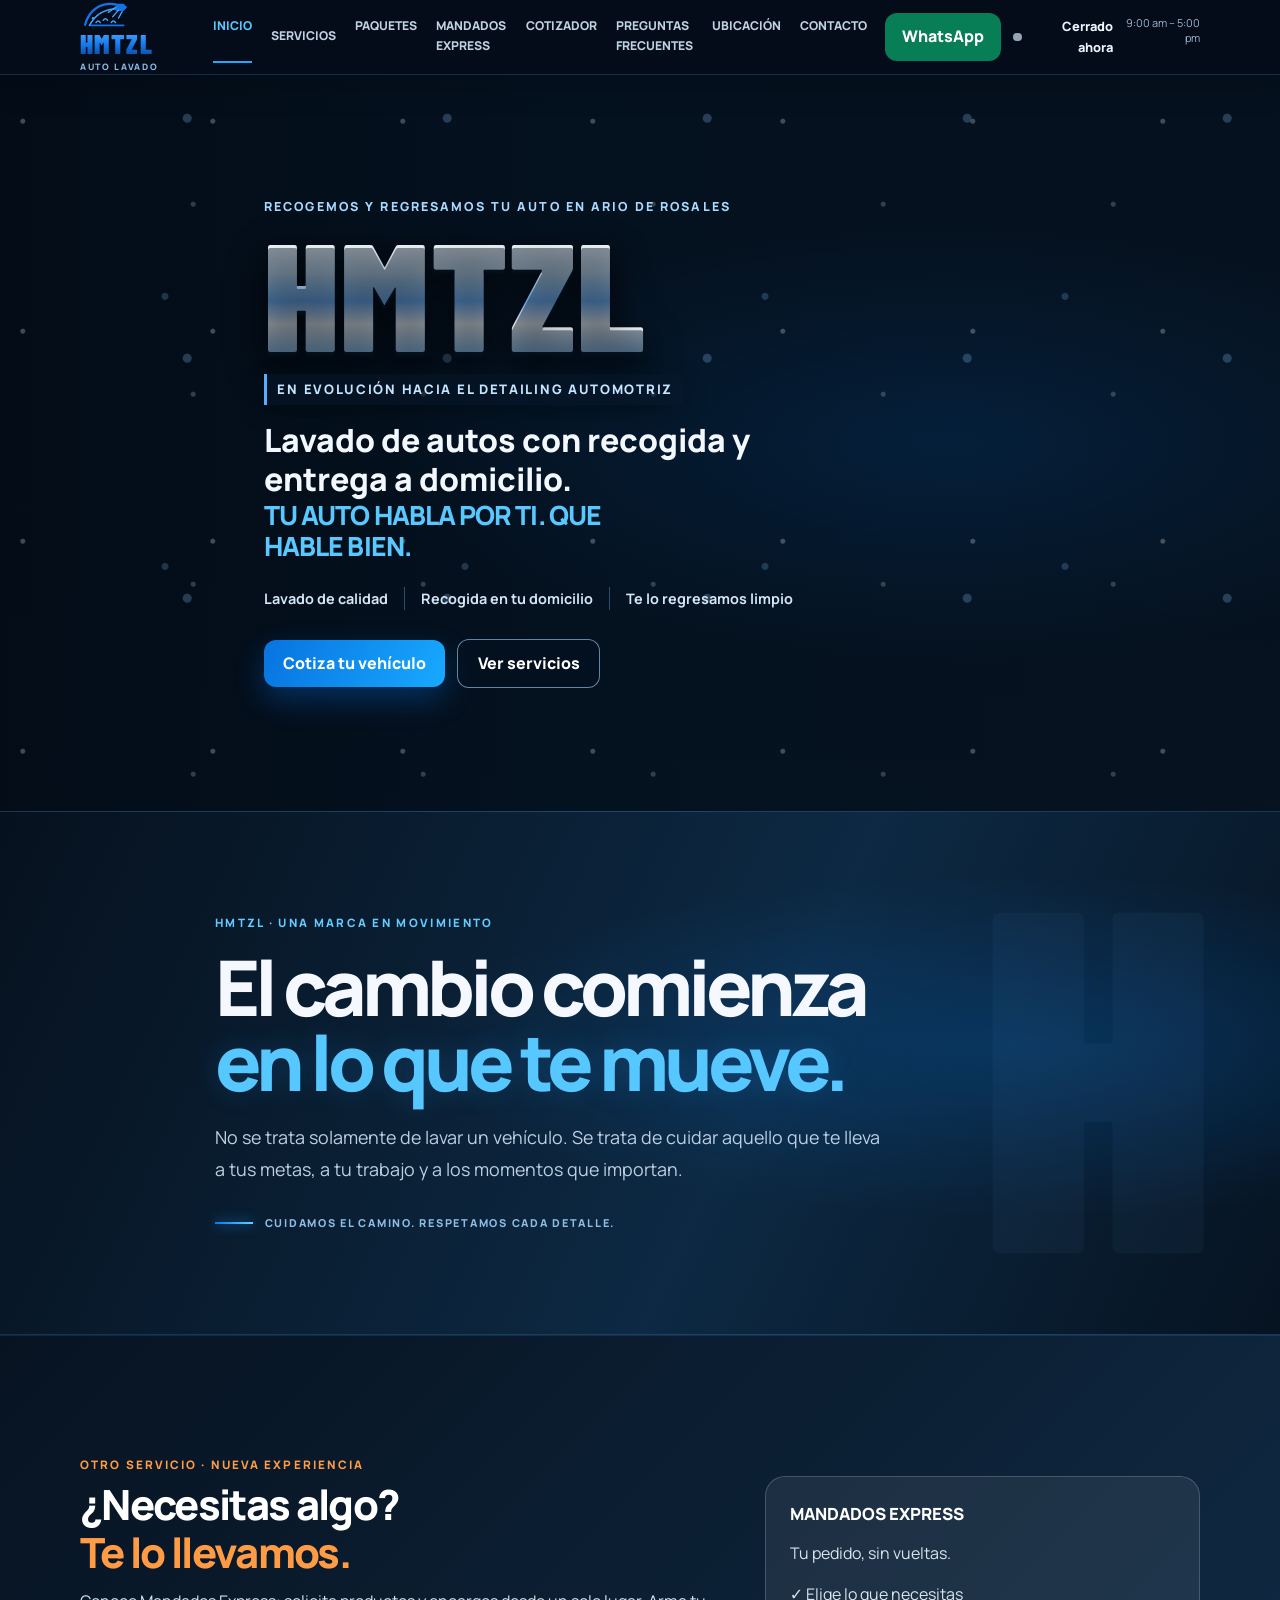
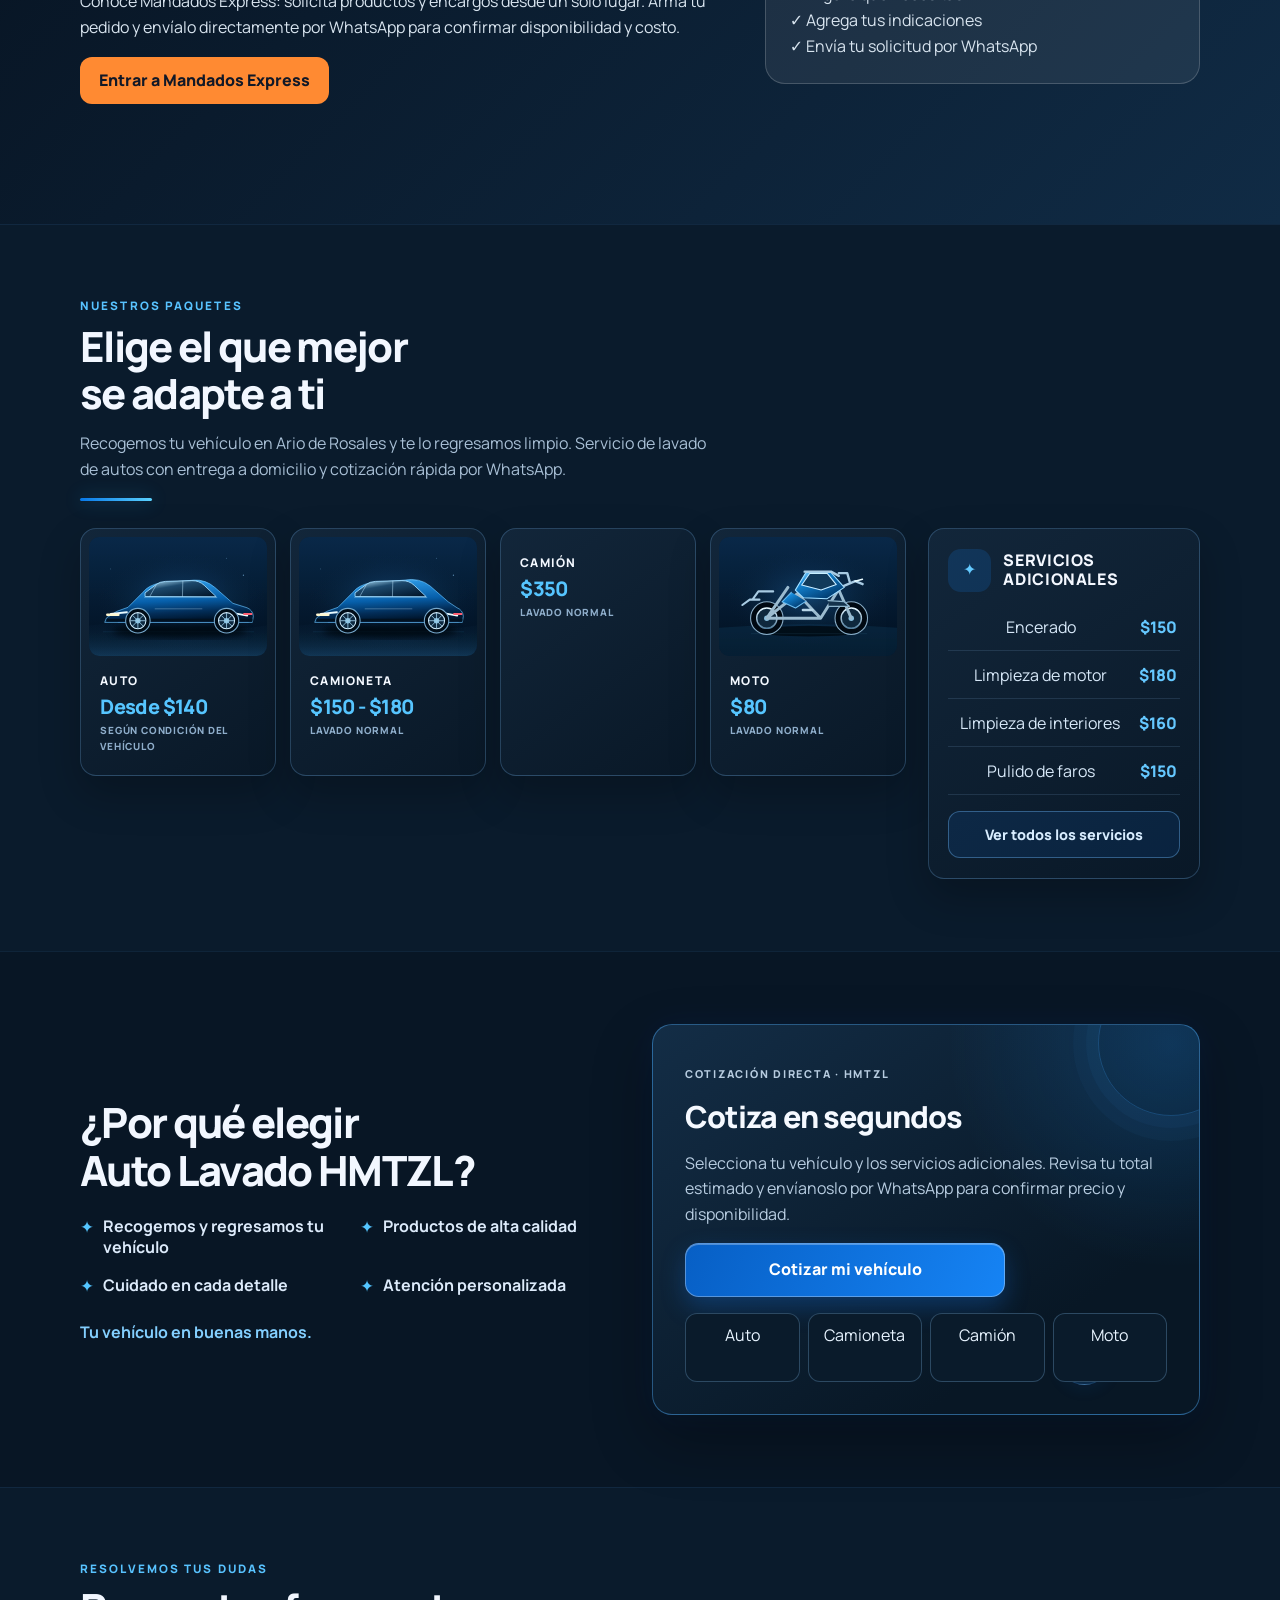
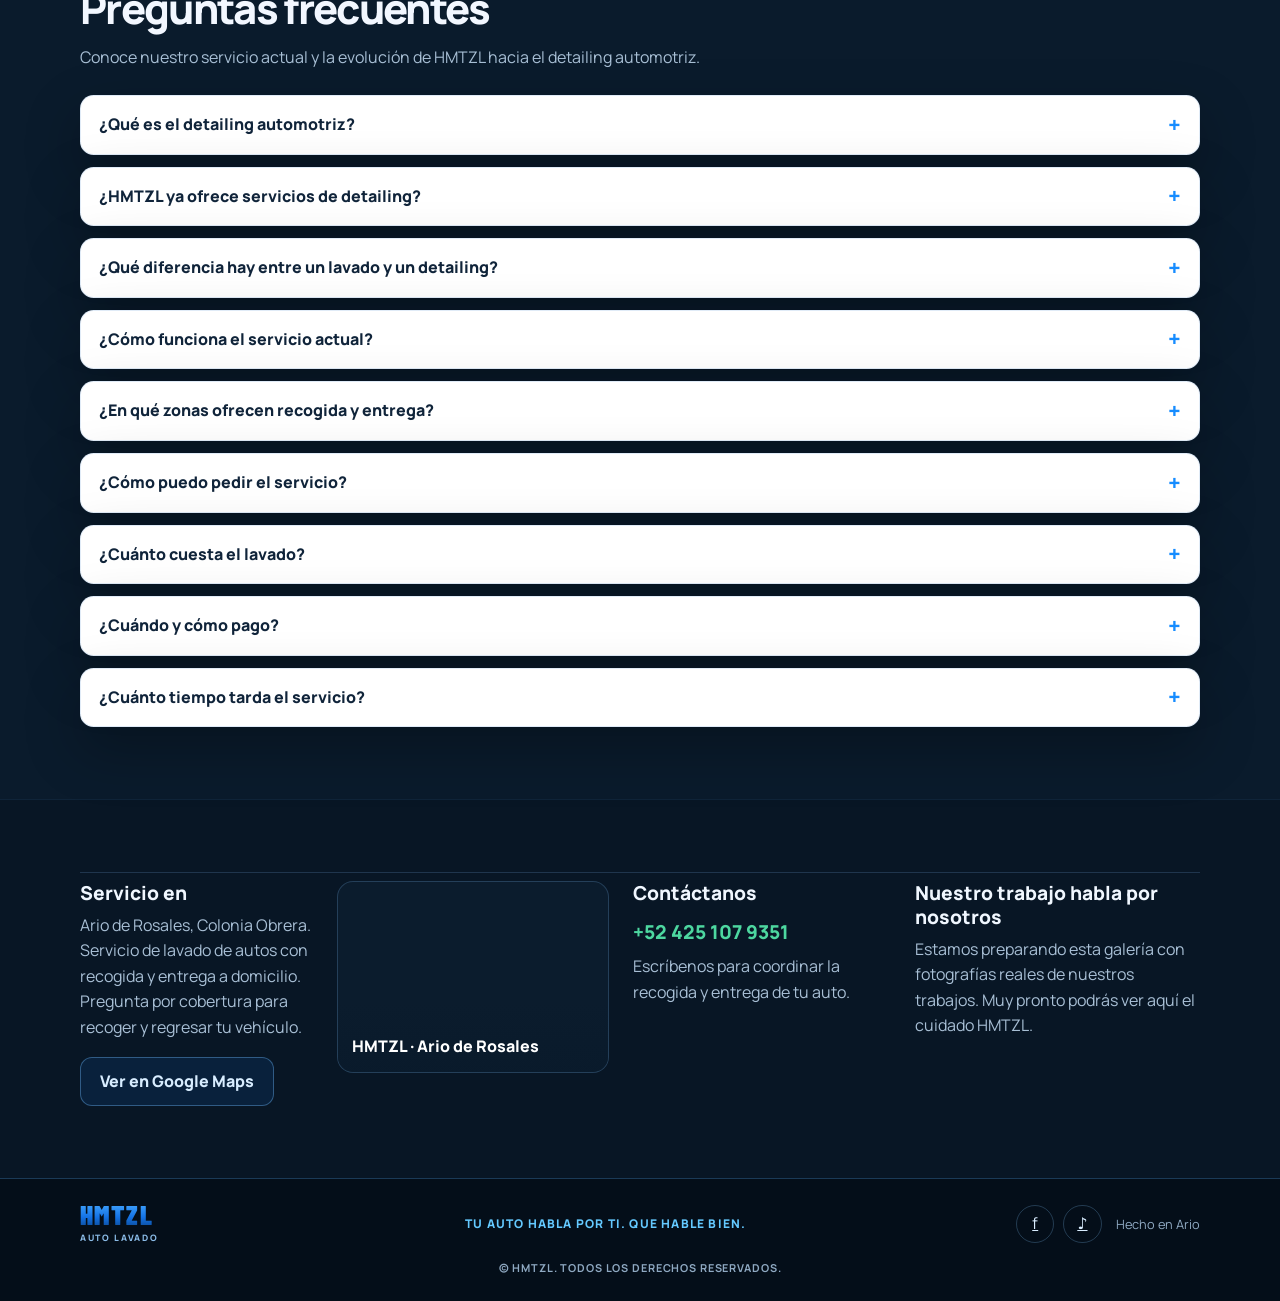
==== commit d98b8e7c: "Add Mandados Express entry point to HMTZL homepage" ====
--- a/index.html
+++ b/index.html
@@ -66,6 +66,7 @@
         <a href="#inicio" class="nav-link nav-link-active" data-spy="inicio">Inicio</a>
         <button type="button" class="nav-link" id="open-services">Servicios</button>
         <a href="#paquetes" class="nav-link" data-spy="paquetes">Paquetes</a>
+        <a href="#mandados-express" class="nav-link">Mandados Express</a>
         <a href="#cotizador" class="nav-link" data-spy="cotizador">Cotizador</a>
         <a href="#preguntas-frecuentes" class="nav-link">Preguntas frecuentes</a>
         <a href="#ubicacion" class="nav-link" data-spy="ubicacion">Ubicación</a>
@@ -79,7 +80,7 @@
     </div>
     <div class="wrap mobile-nav" id="mobile-nav" hidden>
       <button type="button" class="nav-link" id="open-services-m">Servicios</button>
-      <a href="#inicio" class="nav-link">Inicio</a><a href="#paquetes" class="nav-link">Paquetes</a><a href="#cotizador" class="nav-link">Cotizador</a><a href="#preguntas-frecuentes" class="nav-link">Preguntas frecuentes</a><a href="#ubicacion" class="nav-link">Ubicación</a><a href="#contacto" class="nav-link">Contacto</a>
+      <a href="#inicio" class="nav-link">Inicio</a><a href="#paquetes" class="nav-link">Paquetes</a><a href="#mandados-express" class="nav-link">Mandados Express</a><a href="#cotizador" class="nav-link">Cotizador</a><a href="#preguntas-frecuentes" class="nav-link">Preguntas frecuentes</a><a href="#ubicacion" class="nav-link">Ubicación</a><a href="#contacto" class="nav-link">Contacto</a>
       <p class="status-line"><span class="dot" data-dot></span><span data-status>Hoy</span> · 9:00 am – 5:00 pm</p>
     </div>
   </header>
@@ -95,6 +96,24 @@
         <h2>El cambio comienza<br/><span>en lo que te mueve.</span></h2>
         <p>No se trata solamente de lavar un vehículo. Se trata de cuidar aquello que te lleva a tus metas, a tu trabajo y a los momentos que importan.</p>
         <div class="brand-signature"><span></span> CUIDAMOS EL CAMINO. RESPETAMOS CADA DETALLE.</div>
+      </div>
+    </section>
+
+    <section id="mandados-express" class="band" style="background:linear-gradient(135deg,#071321 0%,#102b45 100%);color:#fff;">
+      <div class="wrap" style="display:grid;grid-template-columns:1.2fr .8fr;gap:2rem;align-items:center;padding-top:3rem;padding-bottom:3rem;">
+        <div>
+          <p class="eyebrow" style="color:#ff9b45;">OTRO SERVICIO · NUEVA EXPERIENCIA</p>
+          <h2 class="section-title" style="color:#fff;">¿Necesitas algo?<br/><span style="color:#ff9b45;">Te lo llevamos.</span></h2>
+          <p class="lede" style="color:#d8e4ef;">Conoce Mandados Express: solicita productos y encargos desde un solo lugar. Arma tu pedido y envíalo directamente por WhatsApp para confirmar disponibilidad y costo.</p>
+          <a class="btn" style="display:inline-flex;margin-top:1rem;background:#ff8a32;color:#111827;font-weight:800;" href="mandados-express/index.html">Entrar a Mandados Express</a>
+        </div>
+        <div style="border:1px solid rgba(255,255,255,.18);border-radius:1.25rem;padding:1.5rem;background:rgba(255,255,255,.07);">
+          <p style="font-size:1.05rem;font-weight:800;margin-bottom:.8rem;">MANDADOS EXPRESS</p>
+          <p style="color:#d8e4ef;margin-bottom:1rem;">Tu pedido, sin vueltas.</p>
+          <p style="color:#d8e4ef;">✓ Elige lo que necesitas</p>
+          <p style="color:#d8e4ef;">✓ Agrega tus indicaciones</p>
+          <p style="color:#d8e4ef;">✓ Envía tu solicitud por WhatsApp</p>
+        </div>
       </div>
     </section>
     <section id="paquetes" class="band"><div class="wrap">
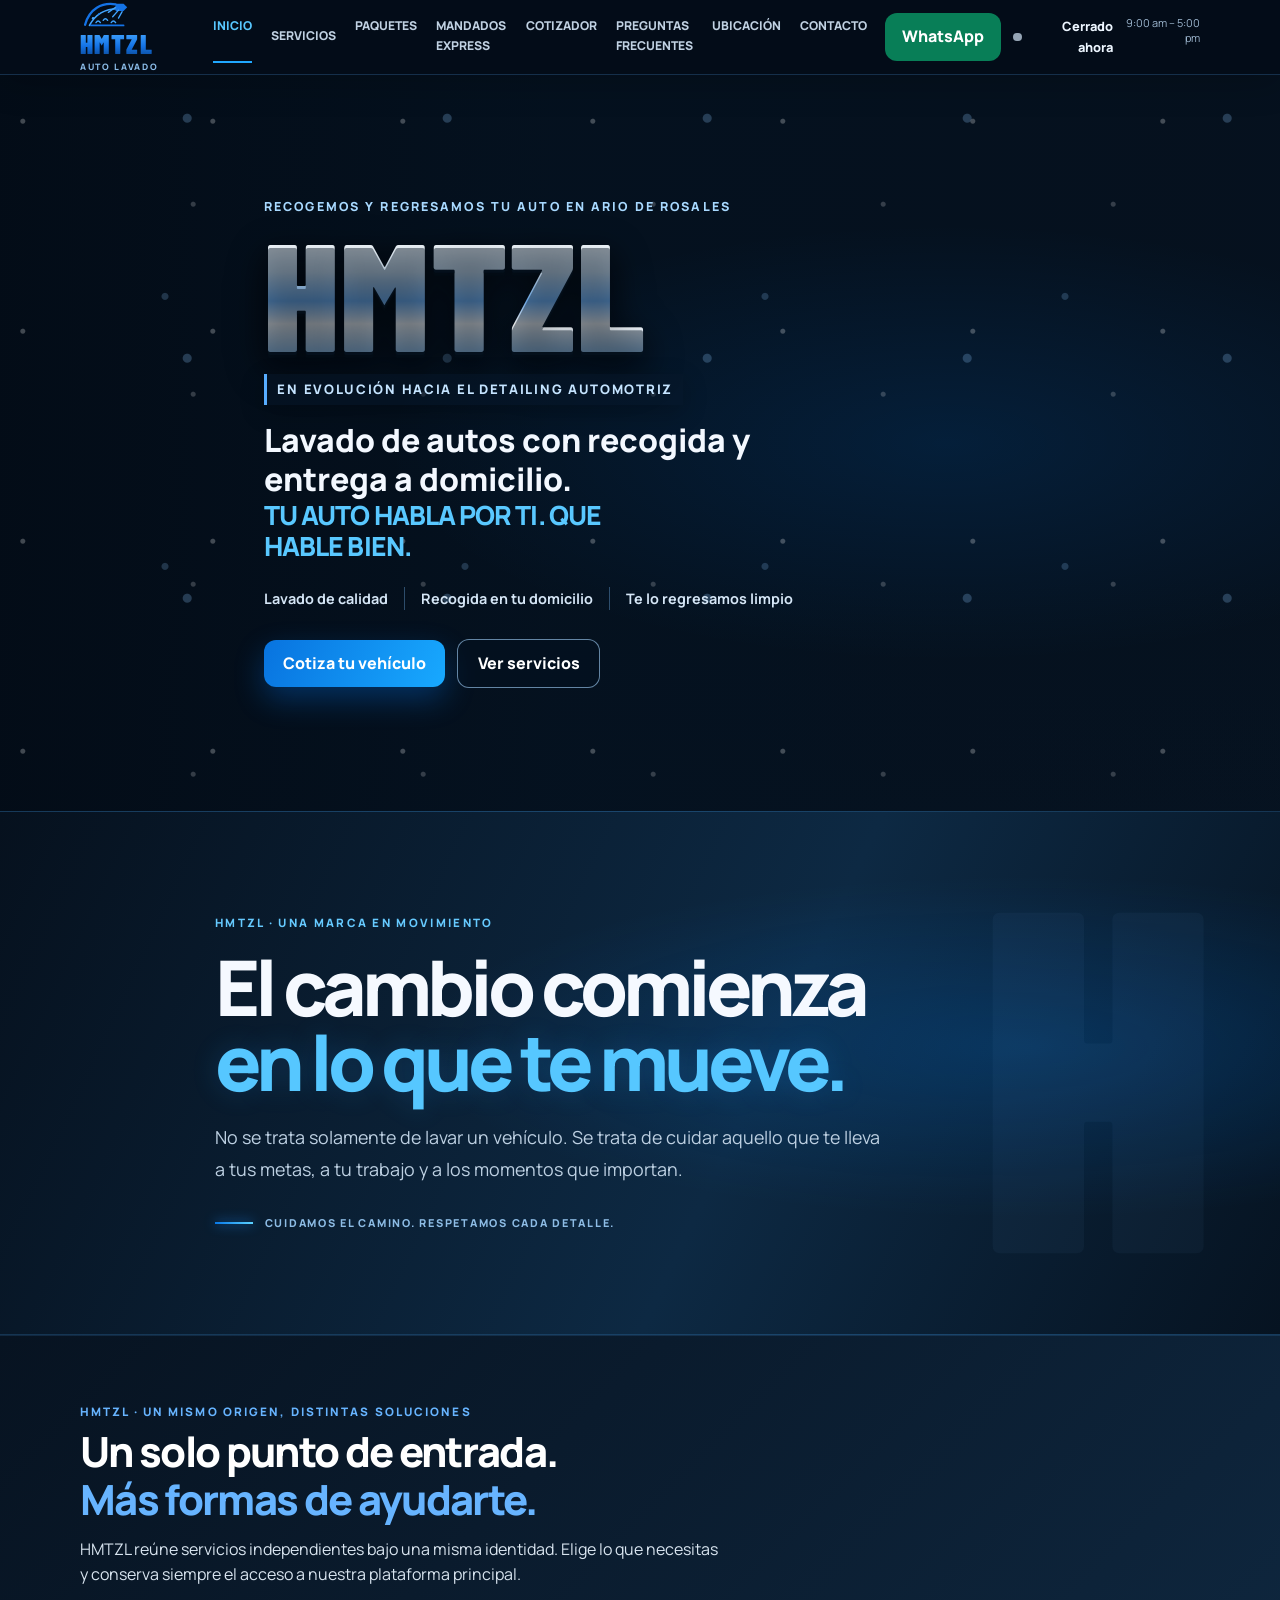
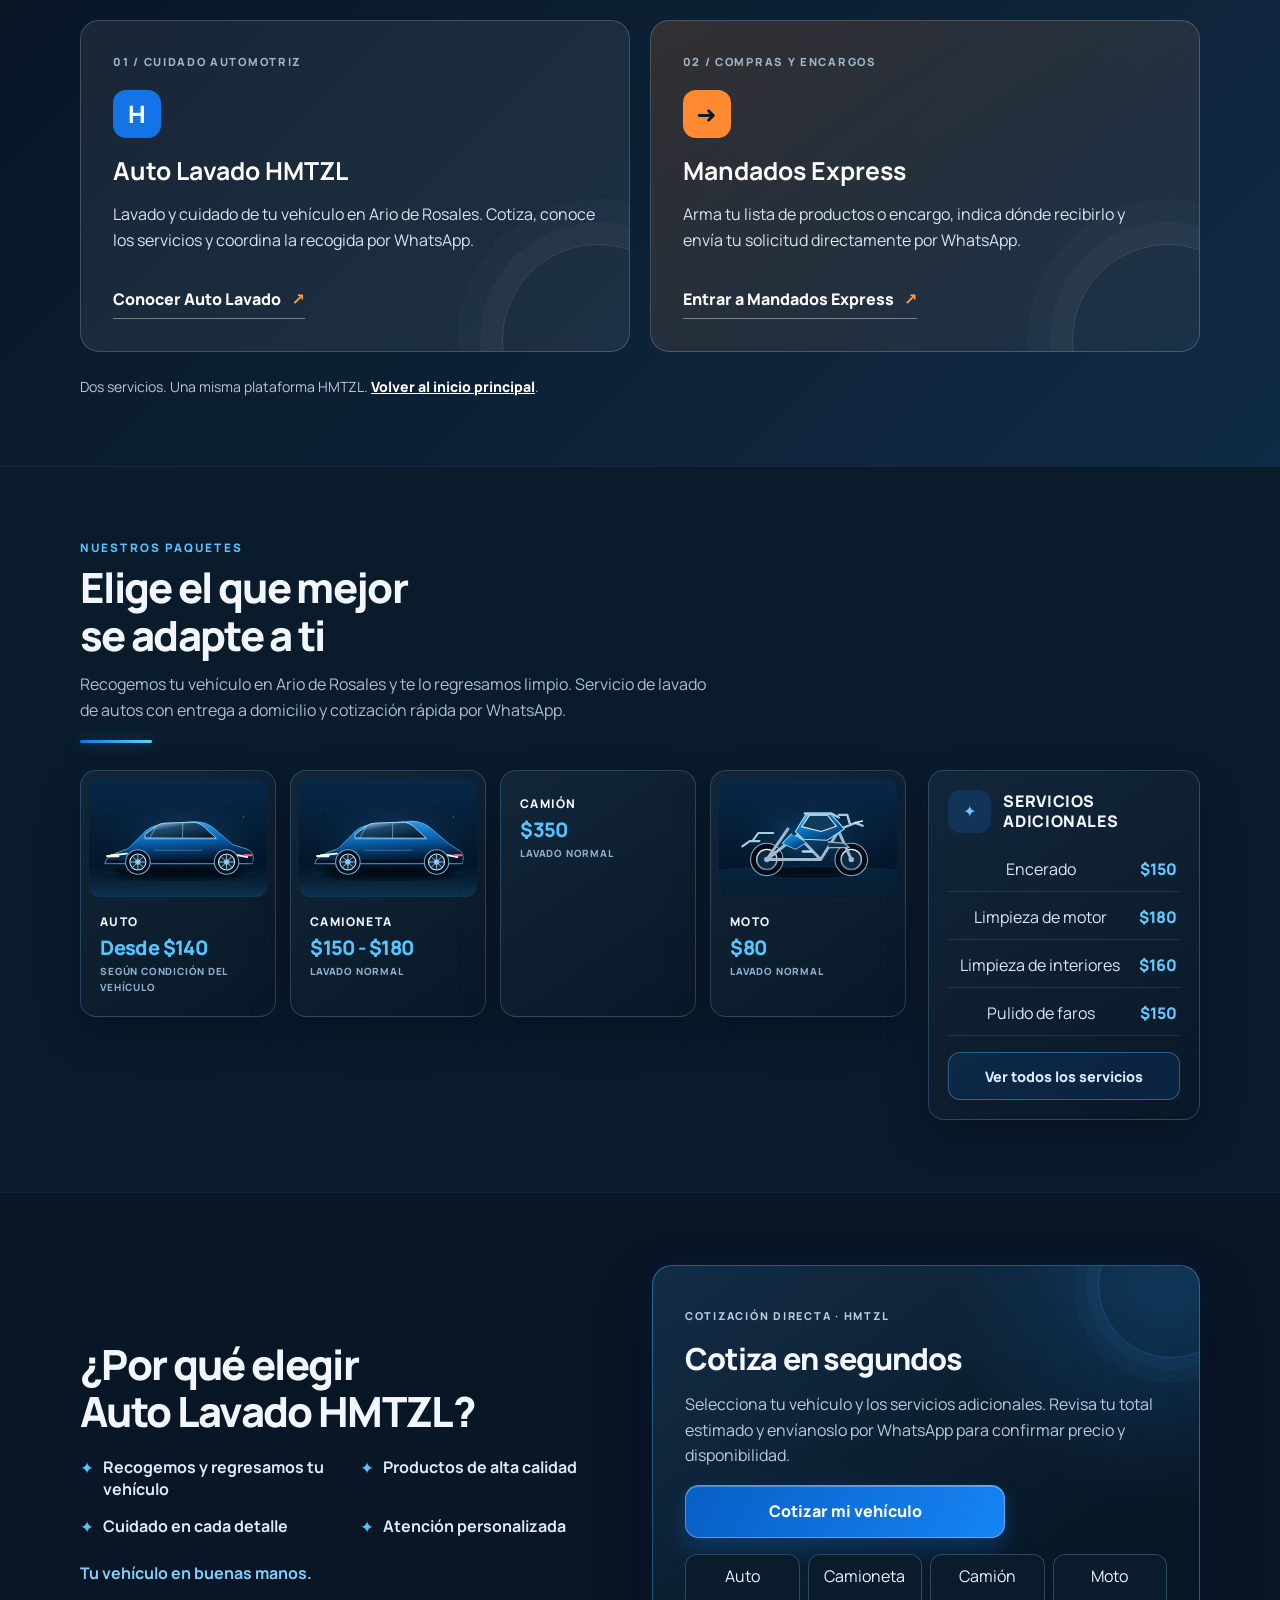
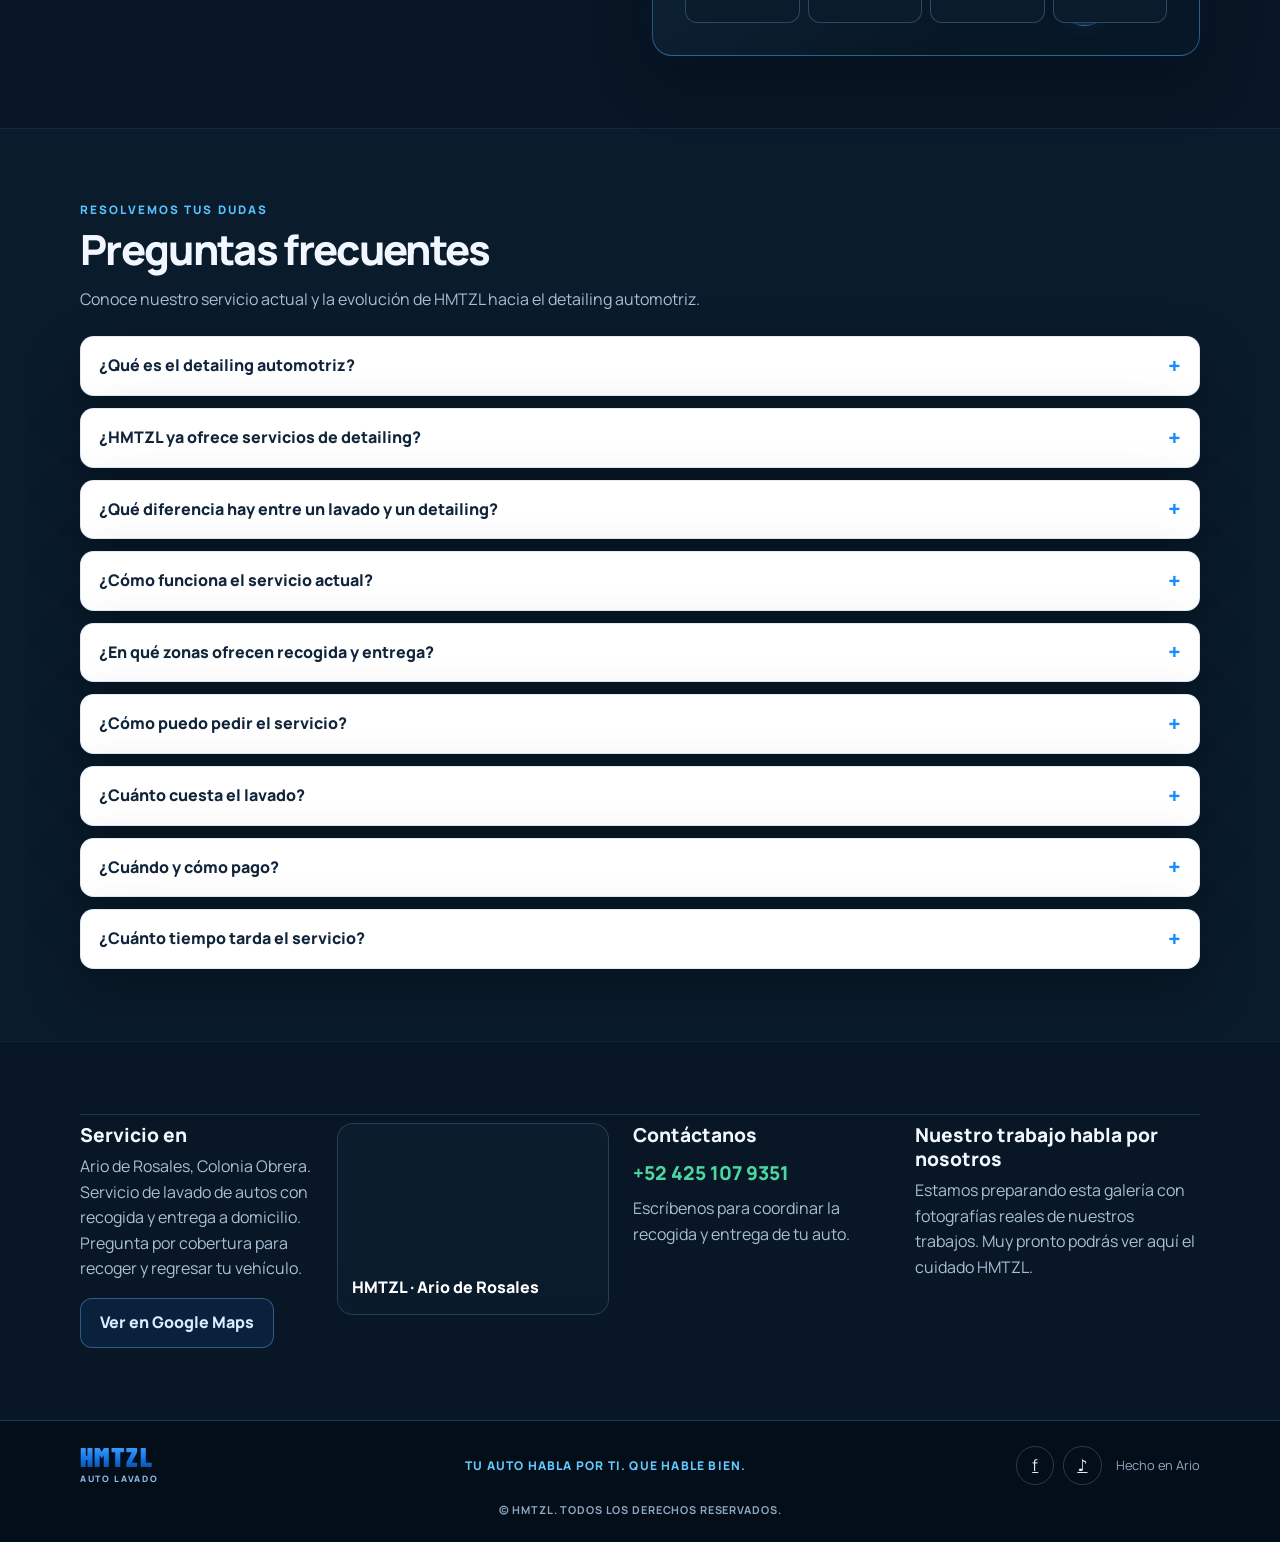
==== commit b91ea433: "Build HMTZL ecosystem hub with service cards" ====
--- a/index.html
+++ b/index.html
@@ -15,6 +15,25 @@
   <link href="https://fonts.googleapis.com/css2?family=Barlow+Condensed:wght@600;700;800;900&family=Great+Vibes&family=Manrope:wght@400;500;600;700;800&display=swap" rel="stylesheet" referrerpolicy="no-referrer" />
   <link rel="stylesheet" href="estilos.css" />
   <style>
+    .hmtzl-ecosystem { background: linear-gradient(135deg,#071321 0%,#102b45 100%); color:#fff; padding-top:4.2rem; padding-bottom:4.2rem; }
+    .ecosystem-heading { max-width:760px; margin-bottom:2rem; }
+    .ecosystem-heading .eyebrow { color:#67b4ff; }
+    .ecosystem-heading .section-title { color:#fff; }
+    .ecosystem-heading .section-title span { color:#67b4ff; }
+    .ecosystem-heading .lede { color:#d8e4ef; }
+    .ecosystem-grid { display:grid; grid-template-columns:repeat(2,minmax(0,1fr)); gap:1.2rem; }
+    .ecosystem-card { position:relative; min-height:290px; padding:2rem; border:1px solid rgba(255,255,255,.18); border-radius:1.2rem; background:rgba(255,255,255,.065); overflow:hidden; }
+    .ecosystem-card:after { content:""; position:absolute; width:190px; height:190px; right:-65px; bottom:-85px; border:1px solid rgba(255,255,255,.12); border-radius:50%; box-shadow:0 0 0 22px rgba(255,255,255,.025),0 0 0 45px rgba(255,255,255,.02); }
+    .ecosystem-delivery { background:linear-gradient(145deg,rgba(255,138,50,.16),rgba(255,255,255,.045)); }
+    .ecosystem-number { color:#9fb4c8; font-size:.7rem; font-weight:800; letter-spacing:1.7px; }
+    .ecosystem-symbol { display:grid; place-items:center; width:48px; height:48px; margin:1.2rem 0 .8rem; border-radius:13px; background:#1473e6; color:#fff; font-size:1.5rem; font-weight:900; }
+    .ecosystem-delivery .ecosystem-symbol { background:#ff8a32; color:#101820; }
+    .ecosystem-card h3 { margin:0 0 .65rem; color:#fff; font-size:1.55rem; }
+    .ecosystem-card p { max-width:490px; min-height:4.5rem; color:#d8e4ef; line-height:1.65; }
+    .ecosystem-link { position:relative; z-index:1; display:inline-flex; gap:.65rem; align-items:center; margin-top:.9rem; color:#fff; font-weight:800; text-decoration:none; border-bottom:1px solid rgba(255,255,255,.4); padding-bottom:.35rem; }
+    .ecosystem-link span { color:#ff9b45; }
+    .ecosystem-footnote { margin:1.5rem 0 0; color:#b8c8d7; font-size:.88rem; }
+    .ecosystem-footnote a { color:#fff; font-weight:800; }
     .faq-list { display: grid; gap: .75rem; margin-top: 1.5rem; }
     .faq-item { padding: 1rem 1.15rem; border: 1px solid var(--color-line); border-radius: .85rem; background: #fff; box-shadow: var(--shadow-card); }
     .faq-item summary { display: flex; align-items: center; justify-content: space-between; gap: 1rem; color: #10243a; font-weight: 800; cursor: pointer; list-style: none; }
@@ -99,21 +118,30 @@
       </div>
     </section>
 
-    <section id="mandados-express" class="band" style="background:linear-gradient(135deg,#071321 0%,#102b45 100%);color:#fff;">
-      <div class="wrap" style="display:grid;grid-template-columns:1.2fr .8fr;gap:2rem;align-items:center;padding-top:3rem;padding-bottom:3rem;">
-        <div>
-          <p class="eyebrow" style="color:#ff9b45;">OTRO SERVICIO · NUEVA EXPERIENCIA</p>
-          <h2 class="section-title" style="color:#fff;">¿Necesitas algo?<br/><span style="color:#ff9b45;">Te lo llevamos.</span></h2>
-          <p class="lede" style="color:#d8e4ef;">Conoce Mandados Express: solicita productos y encargos desde un solo lugar. Arma tu pedido y envíalo directamente por WhatsApp para confirmar disponibilidad y costo.</p>
-          <a class="btn" style="display:inline-flex;margin-top:1rem;background:#ff8a32;color:#111827;font-weight:800;" href="mandados-express/index.html">Entrar a Mandados Express</a>
+    <section id="mandados-express" class="band hmtzl-ecosystem">
+      <div class="wrap">
+        <div class="ecosystem-heading">
+          <p class="eyebrow">HMTZL · UN MISMO ORIGEN, DISTINTAS SOLUCIONES</p>
+          <h2 class="section-title">Un solo punto de entrada.<br/><span>Más formas de ayudarte.</span></h2>
+          <p class="lede">HMTZL reúne servicios independientes bajo una misma identidad. Elige lo que necesitas y conserva siempre el acceso a nuestra plataforma principal.</p>
         </div>
-        <div style="border:1px solid rgba(255,255,255,.18);border-radius:1.25rem;padding:1.5rem;background:rgba(255,255,255,.07);">
-          <p style="font-size:1.05rem;font-weight:800;margin-bottom:.8rem;">MANDADOS EXPRESS</p>
-          <p style="color:#d8e4ef;margin-bottom:1rem;">Tu pedido, sin vueltas.</p>
-          <p style="color:#d8e4ef;">✓ Elige lo que necesitas</p>
-          <p style="color:#d8e4ef;">✓ Agrega tus indicaciones</p>
-          <p style="color:#d8e4ef;">✓ Envía tu solicitud por WhatsApp</p>
+        <div class="ecosystem-grid">
+          <article class="ecosystem-card ecosystem-wash">
+            <div class="ecosystem-number">01 / CUIDADO AUTOMOTRIZ</div>
+            <div class="ecosystem-symbol">H</div>
+            <h3>Auto Lavado HMTZL</h3>
+            <p>Lavado y cuidado de tu vehículo en Ario de Rosales. Cotiza, conoce los servicios y coordina la recogida por WhatsApp.</p>
+            <a class="ecosystem-link" href="#paquetes">Conocer Auto Lavado <span>↗</span></a>
+          </article>
+          <article class="ecosystem-card ecosystem-delivery">
+            <div class="ecosystem-number">02 / COMPRAS Y ENCARGOS</div>
+            <div class="ecosystem-symbol">➜</div>
+            <h3>Mandados Express</h3>
+            <p>Arma tu lista de productos o encargo, indica dónde recibirlo y envía tu solicitud directamente por WhatsApp.</p>
+            <a class="ecosystem-link" href="mandados-express/index.html">Entrar a Mandados Express <span>↗</span></a>
+          </article>
         </div>
+        <p class="ecosystem-footnote">Dos servicios. Una misma plataforma HMTZL. <a href="#inicio">Volver al inicio principal</a>.</p>
       </div>
     </section>
     <section id="paquetes" class="band"><div class="wrap">
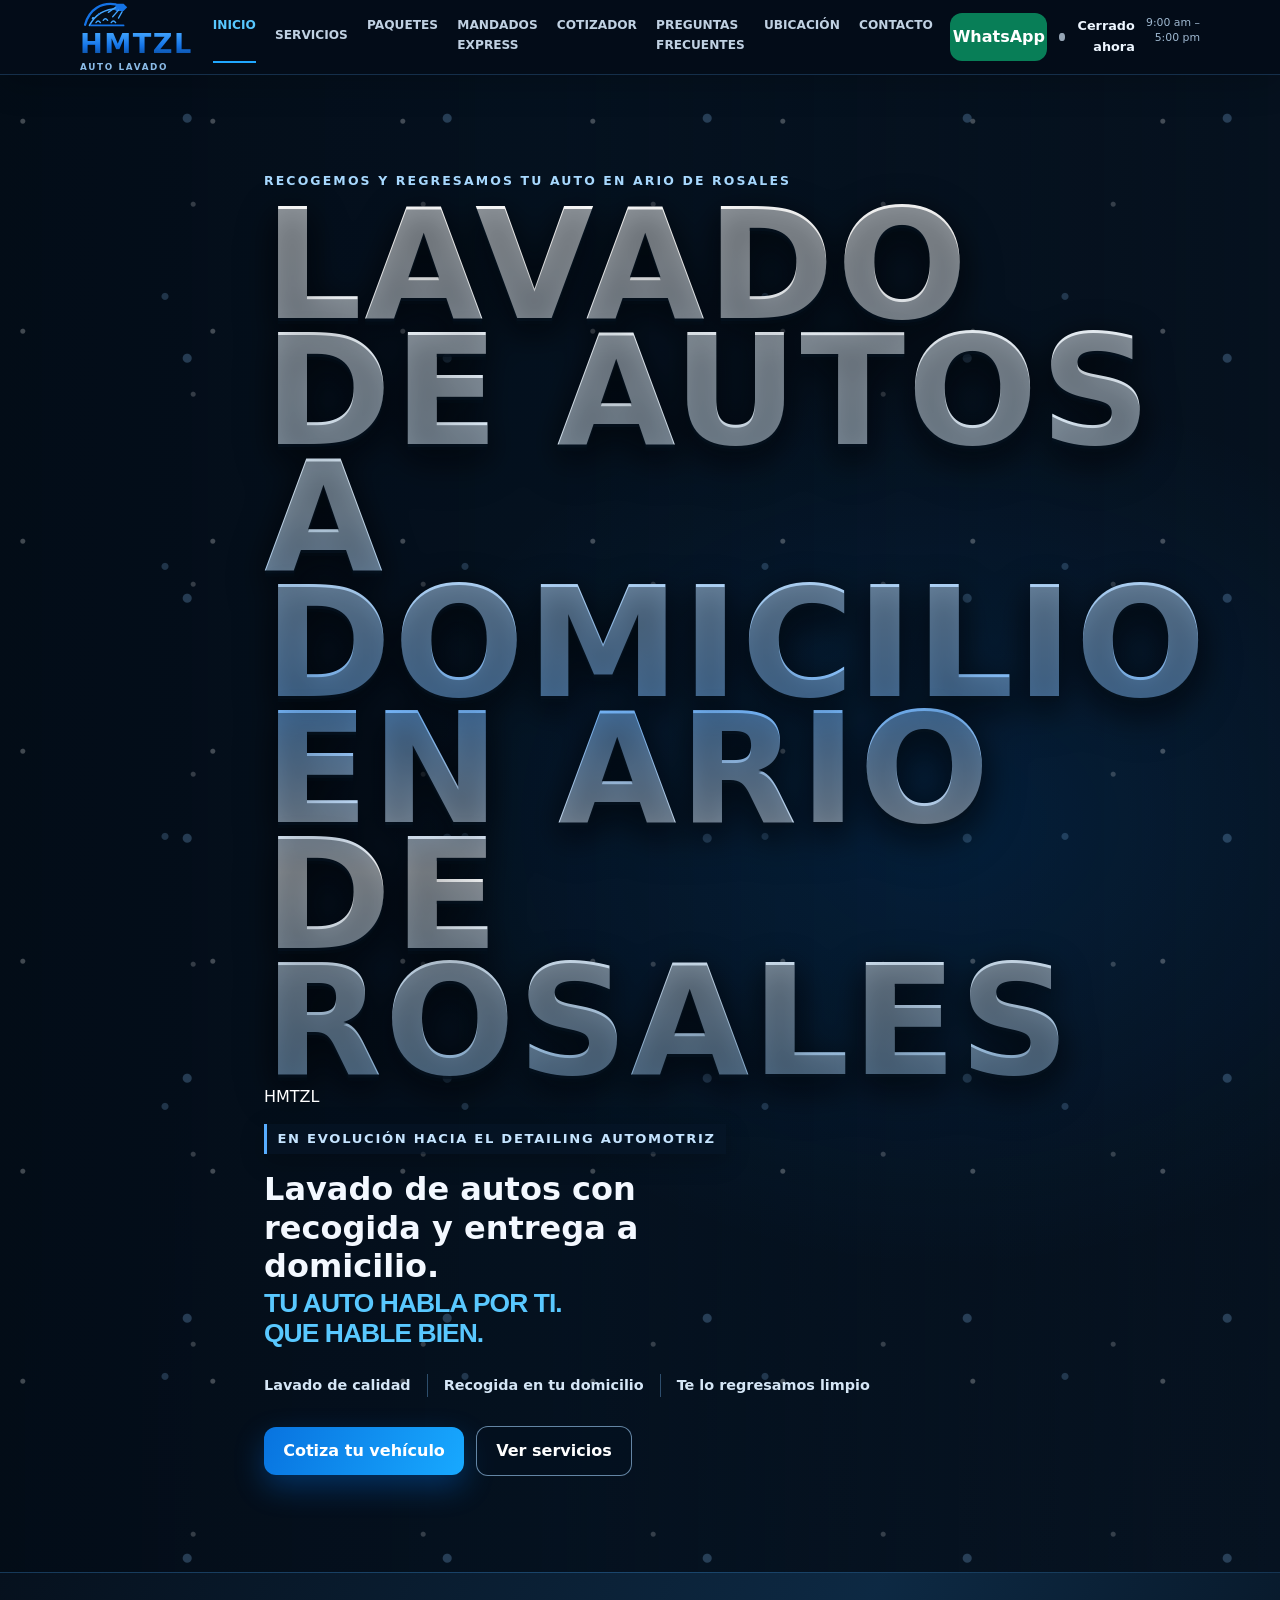
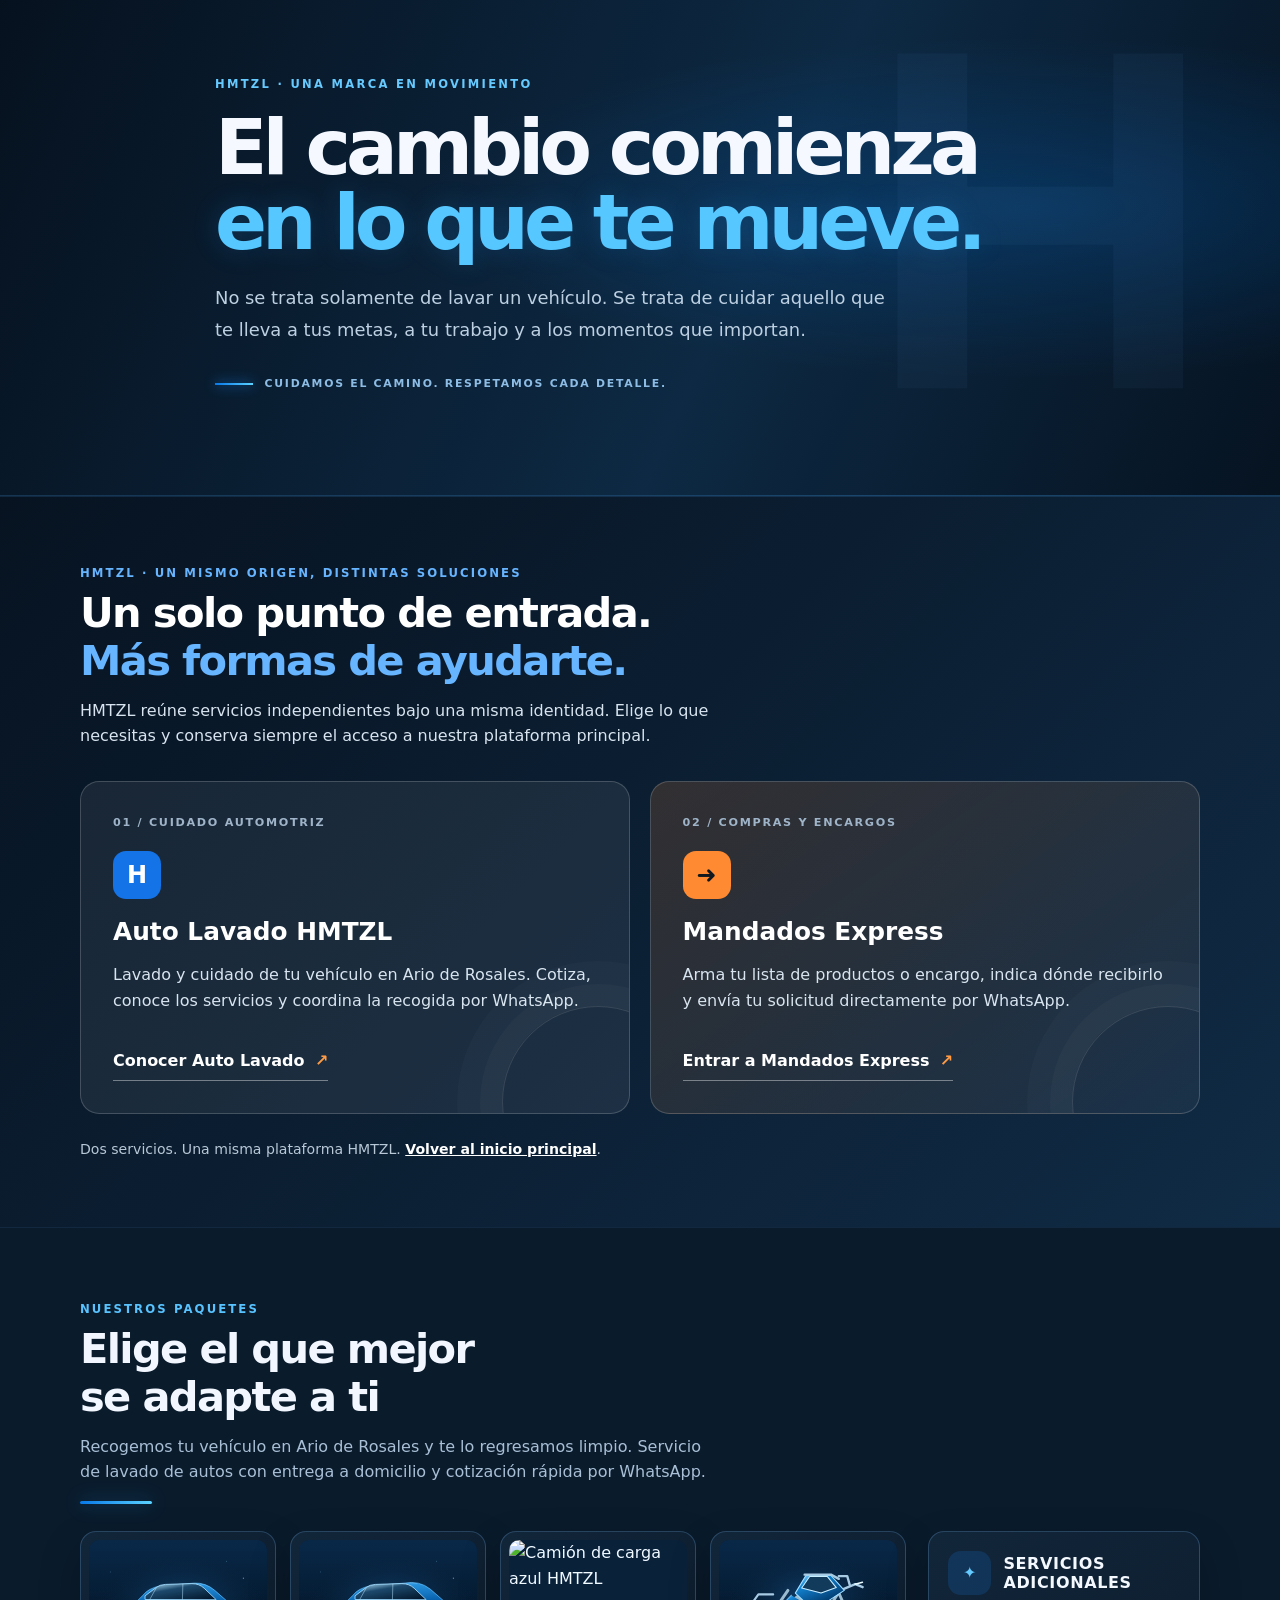
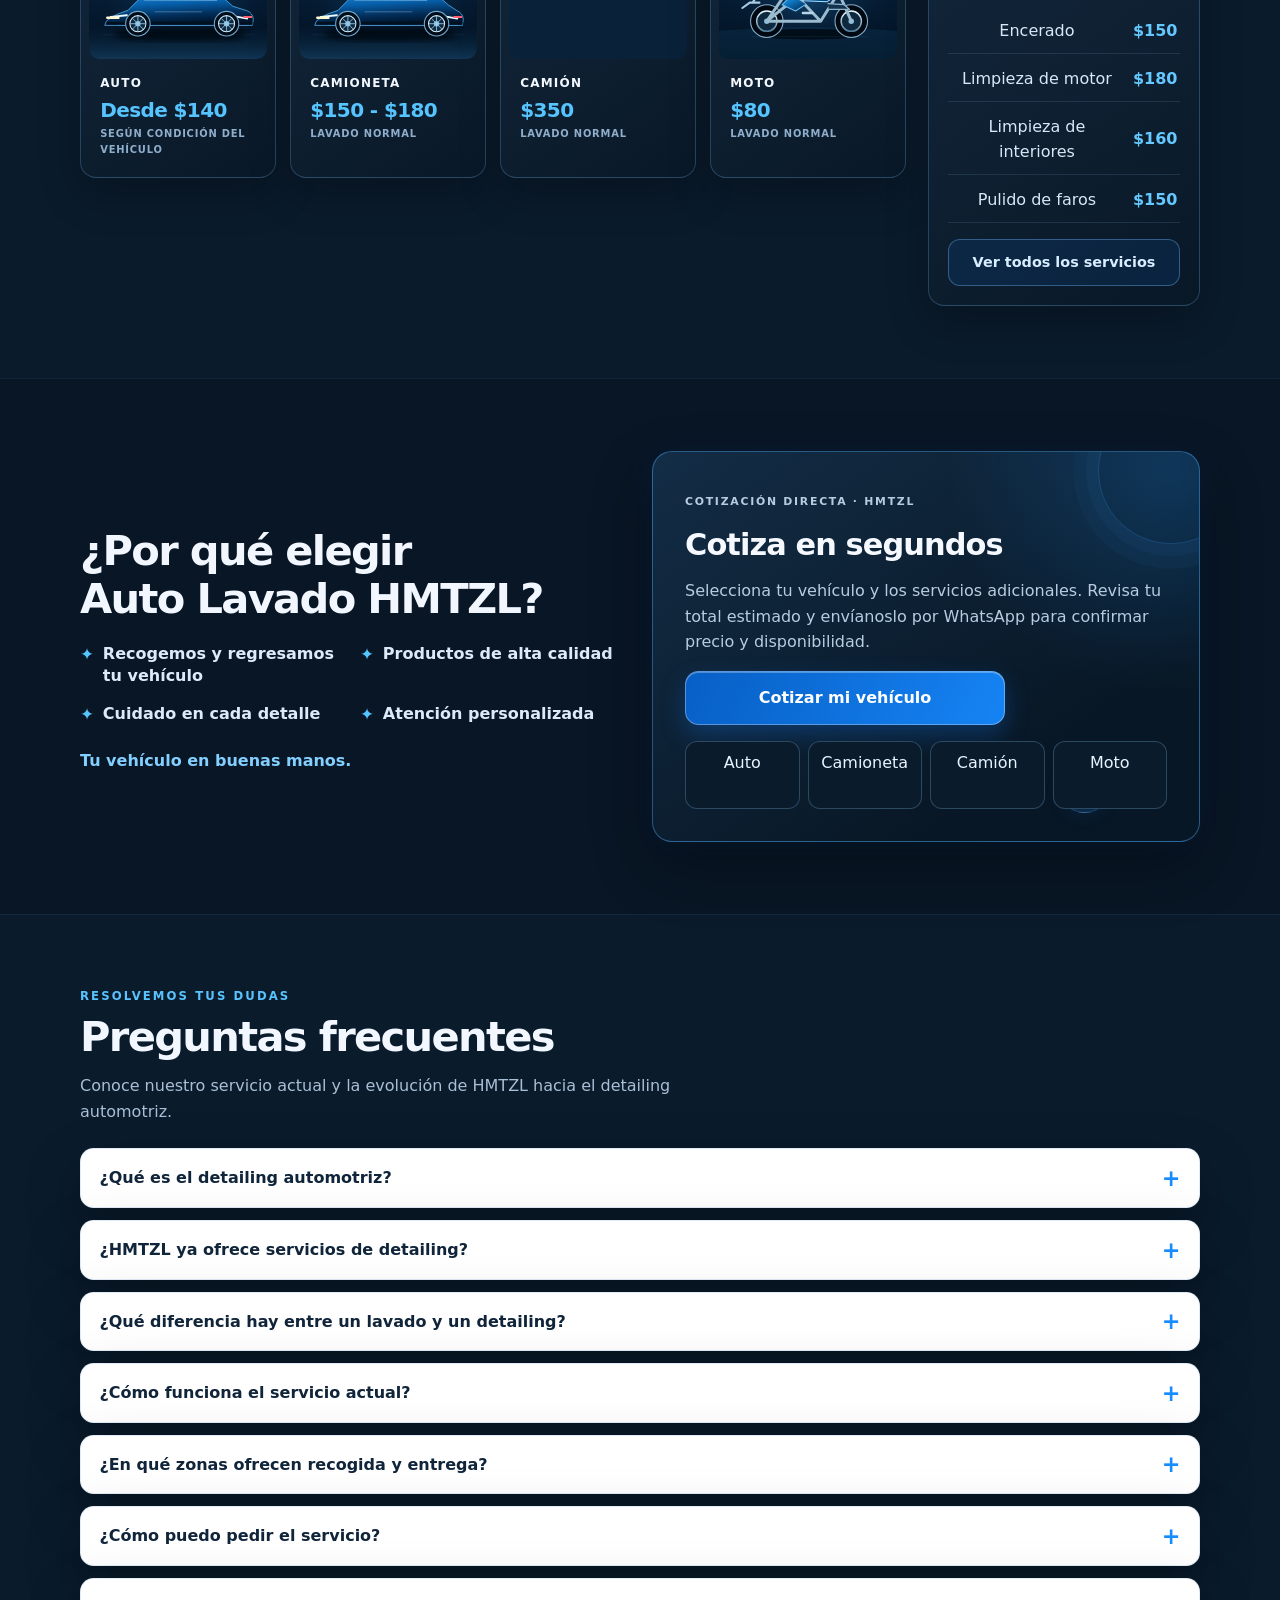
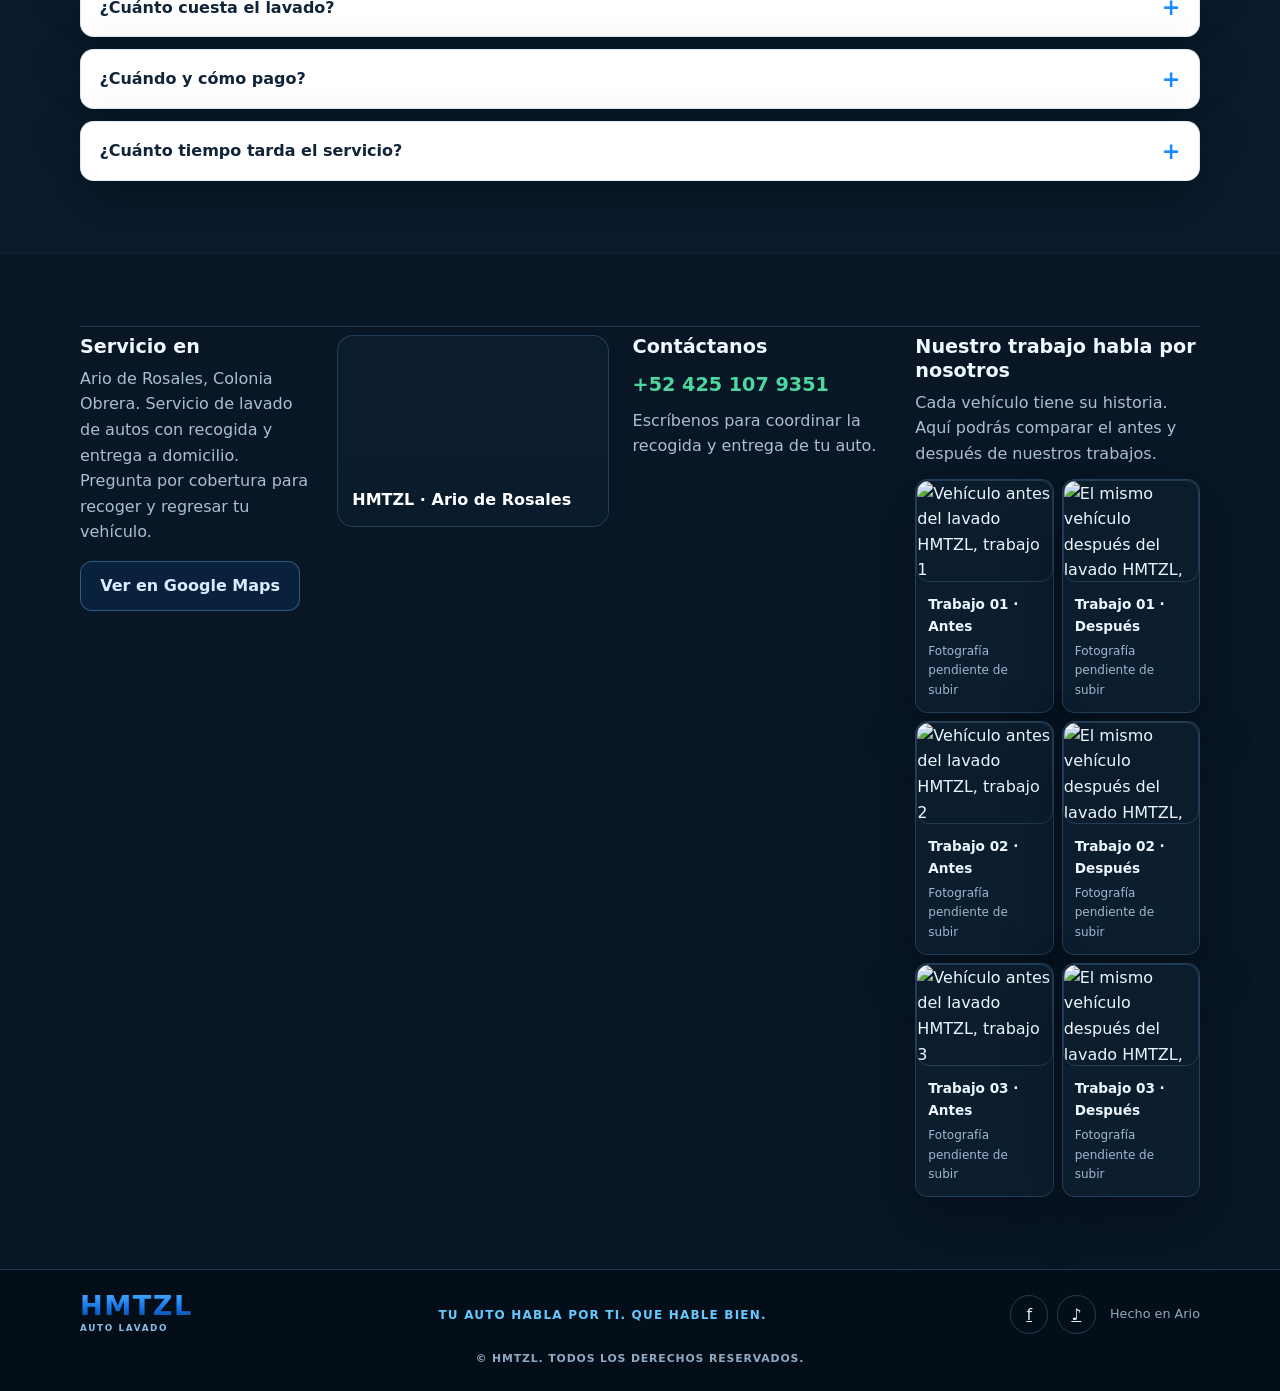
==== commit 70d94c1c: "Mejorar SEO, seguridad y contenido de HMTZL" ====
--- a/index.html
+++ b/index.html
@@ -7,6 +7,8 @@
   <meta name="description" content="HMTZL: lavado y cuidado automotriz en Ario de Rosales. Tu auto habla por ti. Que hable bien. Cotiza por WhatsApp." />
   <meta name="robots" content="index,follow" />
   <meta name="theme-color" content="#071321" />
+  <meta name="referrer" content="strict-origin-when-cross-origin" />
+  <meta http-equiv="Content-Security-Policy" content="default-src 'self'; img-src 'self' data: https://images.unsplash.com; style-src 'self' 'unsafe-inline' https://fonts.googleapis.com; font-src 'self' https://fonts.gstatic.com; script-src 'self' 'unsafe-inline'; connect-src 'self'; base-uri 'self'; form-action 'self'" />
   <meta property="og:title" content="HMTZL | Lavado de autos en Ario de Rosales" />
   <meta property="og:description" content="Servicio de lavado de autos en Ario de Rosales, Michoacán. Consulta paquetes y cotiza por WhatsApp." />
   <meta property="og:type" content="website" />
@@ -41,11 +43,20 @@
     .faq-item summary::after { content: "+"; color: var(--color-accent); font-size: 1.4rem; line-height: 1; }
     .faq-item[open] summary::after { content: "−"; }
     .faq-item p { margin-top: .75rem; color: #40566b; }
+    @media (max-width: 760px) {
+      .ecosystem-grid { grid-template-columns: 1fr; }
+      .ecosystem-card { min-height: 0; }
+      .ecosystem-card p { min-height: 0; }
+    }
   </style>
   <link rel="canonical" href="https://erickmtzm41-cpu.github.io/Lava-tu-auto-aqui/" />
   <meta property="og:url" content="https://erickmtzm41-cpu.github.io/Lava-tu-auto-aqui/" />
   <meta property="og:locale" content="es_MX" />
-  <meta name="twitter:card" content="summary" />
+  <meta property="og:image" content="https://erickmtzm41-cpu.github.io/Lava-tu-auto-aqui/fotos/og.jpg" />
+  <meta property="og:image:alt" content="HMTZL Auto Lavado, servicio de lavado de autos en Ario de Rosales" />
+  <meta name="twitter:card" content="summary_large_image" />
+  <link rel="icon" type="image/svg+xml" href="favicon.svg" />
+  <!-- TODO: agregar URLs oficiales verificadas de Facebook y TikTok al campo sameAs. -->
   <script type="application/ld+json">
   {
     "@context": "https://schema.org",
@@ -62,7 +73,11 @@
     "areaServed": {
       "@type": "City",
       "name": "Ario de Rosales"
-    }
+    },
+    "openingHours": "Mo-Su 09:00-17:00",
+    "image": "https://erickmtzm41-cpu.github.io/Lava-tu-auto-aqui/fotos/og.jpg",
+    "priceRange": "$80-$350",
+    "sameAs": []
   }
   </script>
 </head>
@@ -92,7 +107,7 @@
         <a href="#contacto" class="nav-link" data-spy="contacto">Contacto</a>
       </nav>
       <div class="header-actions">
-        <a class="btn btn-wa" id="wa-hello" target="_blank" rel="noreferrer"><span class="wa-label">WhatsApp</span></a>
+        <a class="btn btn-wa" id="wa-hello" href="https://wa.me/524251079351?text=Hola%20HMTZL%2C%20quiero%20cotizar%20el%20lavado%20de%20mi%20auto" target="_blank" rel="noopener noreferrer"><span class="wa-label">WhatsApp</span></a>
         <div class="status-block"><p class="status-line"><span class="dot" data-dot></span><span data-status>Hoy</span></p><p class="text-micro text-mist">9:00 am – 5:00 pm</p></div>
         <button type="button" class="menu-btn" id="menu-btn" aria-expanded="false" aria-label="Abrir menú"><svg viewBox="0 0 24 24" fill="none" stroke="currentColor" stroke-width="1.8" aria-hidden="true"><path d="M4 7h16M4 12h16M4 17h16" stroke-linecap="round"/></svg></button>
       </div>
@@ -105,7 +120,7 @@
   </header>
   <main>
     <section id="inicio" class="hero"><div class="hero-shade"></div><div class="wrap hero-copy">
-      <p class="hero-kicker">Recogemos y regresamos tu auto en Ario de Rosales</p><h1 class="hero-mark metal">HMTZL</h1><p class="hero-evolution">EN EVOLUCIÓN HACIA EL DETAILING AUTOMOTRIZ</p><p class="hero-tag">Lavado de autos con recogida y entrega a domicilio.</p><p class="script-line">Tu auto habla por ti. Que hable bien.</p>
+      <p class="hero-kicker">Recogemos y regresamos tu auto en Ario de Rosales</p><h1 class="hero-mark metal hero-seo-title">Lavado de autos a domicilio en Ario de Rosales</h1><p class="hero-brand-word" aria-label="Marca HMTZL">HMTZL</p><p class="hero-evolution">EN EVOLUCIÓN HACIA EL DETAILING AUTOMOTRIZ</p><p class="hero-tag">Lavado de autos con recogida y entrega a domicilio.</p><p class="script-line">Tu auto habla por ti. Que hable bien.</p>
       <div class="feature-row"><p class="feature">Lavado de calidad</p><p class="feature">Recogida en tu domicilio</p><p class="feature">Te lo regresamos limpio</p></div>
       <div class="hero-actions"><a class="btn btn-primary" href="#cotizador">Cotiza tu vehículo</a><a class="btn btn-hero-secondary" href="#paquetes">Ver servicios</a></div>
     </div></section>
@@ -150,7 +165,7 @@
       <div class="packages"><div class="package-grid">
         <button type="button" class="card package-card" data-quote="auto"><img src="fotos/auto.svg" alt="Auto sedán"/><div class="package-meta"><p class="package-name">Auto</p><p class="package-price">Desde $140</p><p class="package-kind">SEGÚN CONDICIÓN DEL VEHÍCULO</p></div></button>
         <button type="button" class="card package-card" data-quote="camioneta"><img src="fotos/camioneta.svg" alt="Camioneta SUV"/><div class="package-meta"><p class="package-name">Camioneta</p><p class="package-price">$150 - $180</p><p class="package-kind">LAVADO NORMAL</p></div></button>
-        <button type="button" class="card package-card" data-quote="camion"><div class="package-meta"><p class="package-name">Camión</p><p class="package-price">$350</p><p class="package-kind">LAVADO NORMAL</p></div></button>
+        <button type="button" class="card package-card" data-quote="camion"><img src="fotos/camion.svg" alt="Camión de carga azul HMTZL" loading="lazy" /><div class="package-meta"><p class="package-name">Camión</p><p class="package-price">$350</p><p class="package-kind">LAVADO NORMAL</p></div></button>
         <button type="button" class="card package-card" data-quote="moto"><img src="fotos/moto.svg" alt="Motocicleta"/><div class="package-meta"><p class="package-name">Moto</p><p class="package-price">$80</p><p class="package-kind">LAVADO NORMAL</p></div></button>
       </div>
       <aside id="servicios" class="card services-panel"><div class="services-head"><span class="icon-bubble">✦</span><h3>SERVICIOS<br/>ADICIONALES</h3></div>
@@ -176,19 +191,28 @@
       </div>
     </div></section>
     <section id="ubicacion" class="band"><div class="wrap visit">
-      <div><h2>Servicio en</h2><p class="address">Ario de Rosales, Colonia Obrera. Servicio de lavado de autos con recogida y entrega a domicilio. Pregunta por cobertura para recoger y regresar tu vehículo.</p><a class="btn btn-quiet" href="https://www.google.com/maps/search/?api=1&query=Colonia+Obrera+Ario+de+Rosales+Michoacan+campo+de+futbol" target="_blank" rel="noreferrer">Ver en Google Maps</a>
-      </div>
-      <a class="shot" href="https://www.google.com/maps/search/?api=1&query=Colonia+Obrera+Ario+de+Rosales+Michoacan+campo+de+futbol" target="_blank" rel="noreferrer"><span class="shot-caption">HMTZL · Ario de Rosales</span></a>
-      <div id="contacto"><h2>Contáctanos</h2><a class="phone-link" id="wa-phone" target="_blank" rel="noreferrer">+52 425 107 9351</a><p class="note">Escríbenos para coordinar la recogida y entrega de tu auto.</p></div>
-      <div><h2>Nuestro trabajo habla por nosotros</h2><p class="note">Estamos preparando esta galería con fotografías reales de nuestros trabajos. Muy pronto podrás ver aquí el cuidado HMTZL.</p></div>
+      <div><h2>Servicio en</h2><p class="address">Ario de Rosales, Colonia Obrera. Servicio de lavado de autos con recogida y entrega a domicilio. Pregunta por cobertura para recoger y regresar tu vehículo.</p><a class="btn btn-quiet" href="https://www.google.com/maps/search/?api=1&query=Colonia+Obrera+Ario+de+Rosales+Michoacan+campo+de+futbol" target="_blank" rel="noopener noreferrer">Ver en Google Maps</a>
+      </div>
+      <a class="shot" href="https://www.google.com/maps/search/?api=1&query=Colonia+Obrera+Ario+de+Rosales+Michoacan+campo+de+futbol" target="_blank" rel="noopener noreferrer"><span class="shot-caption">HMTZL · Ario de Rosales</span></a>
+      <div id="contacto"><h2>Contáctanos</h2><a class="phone-link" id="wa-phone" href="https://wa.me/524251079351?text=Hola%20HMTZL%2C%20quiero%20cotizar%20el%20lavado%20de%20mi%20auto" target="_blank" rel="noopener noreferrer">+52 425 107 9351</a><p class="note">Escríbenos para coordinar la recogida y entrega de tu auto.</p></div>
+      <div class="work-gallery-block"><h2>Nuestro trabajo habla por nosotros</h2><p class="note">Cada vehículo tiene su historia. Aquí podrás comparar el antes y después de nuestros trabajos.</p>
+        <div class="work-grid" aria-label="Galería de trabajos HMTZL">
+          <!-- TODO: subir fotografías reales a fotos/ con estos nombres. -->
+          <figure class="work-item"><img src="fotos/trabajo-01-antes.jpg" alt="Vehículo antes del lavado HMTZL, trabajo 1" loading="lazy" /><figcaption><strong>Trabajo 01 · Antes</strong><span>Fotografía pendiente de subir</span></figcaption></figure>
+          <figure class="work-item"><img src="fotos/trabajo-01-despues.jpg" alt="El mismo vehículo después del lavado HMTZL, trabajo 1" loading="lazy" /><figcaption><strong>Trabajo 01 · Después</strong><span>Fotografía pendiente de subir</span></figcaption></figure>
+          <figure class="work-item"><img src="fotos/trabajo-02-antes.jpg" alt="Vehículo antes del lavado HMTZL, trabajo 2" loading="lazy" /><figcaption><strong>Trabajo 02 · Antes</strong><span>Fotografía pendiente de subir</span></figcaption></figure>
+          <figure class="work-item"><img src="fotos/trabajo-02-despues.jpg" alt="El mismo vehículo después del lavado HMTZL, trabajo 2" loading="lazy" /><figcaption><strong>Trabajo 02 · Después</strong><span>Fotografía pendiente de subir</span></figcaption></figure>
+          <figure class="work-item"><img src="fotos/trabajo-03-antes.jpg" alt="Vehículo antes del lavado HMTZL, trabajo 3" loading="lazy" /><figcaption><strong>Trabajo 03 · Antes</strong><span>Fotografía pendiente de subir</span></figcaption></figure>
+          <figure class="work-item"><img src="fotos/trabajo-03-despues.jpg" alt="El mismo vehículo después del lavado HMTZL, trabajo 3" loading="lazy" /><figcaption><strong>Trabajo 03 · Después</strong><span>Fotografía pendiente de subir</span></figcaption></figure>
+        </div></div>
     </div></section>
   </main>
-  <footer class="site-footer"><div class="wrap footer-row"><a href="#inicio" class="logo"><span class="logo-word metal">HMTZL</span><span class="logo-sub">Auto lavado</span></a><p class="footer-motto">TU AUTO HABLA POR TI. QUE HABLE BIEN.</p><div class="footer-end"><a class="social" href="https://www.facebook.com/search/top?q=HMTZL%20Auto%20Lavado%20Ario%20de%20Rosales" target="_blank" rel="noreferrer" aria-label="Facebook">f</a><a class="social" href="https://www.tiktok.com/search?q=HMTZL%20Auto%20Lavado" target="_blank" rel="noreferrer" aria-label="TikTok">♪</a><p class="made">Hecho en Ario</p></div></div><p class="footer-copy">© HMTZL. Todos los derechos reservados.</p></footer>
+  <footer class="site-footer"><div class="wrap footer-row"><a href="#inicio" class="logo"><span class="logo-word metal">HMTZL</span><span class="logo-sub">Auto lavado</span></a><p class="footer-motto">TU AUTO HABLA POR TI. QUE HABLE BIEN.</p><div class="footer-end"><a class="social" href="https://www.facebook.com/search/top?q=HMTZL%20Auto%20Lavado%20Ario%20de%20Rosales" target="_blank" rel="noopener noreferrer" aria-label="Facebook">f</a><a class="social" href="https://www.tiktok.com/search?q=HMTZL%20Auto%20Lavado" target="_blank" rel="noopener noreferrer" aria-label="TikTok">♪</a><p class="made">Hecho en Ario</p></div></div><p class="footer-copy">© HMTZL. Todos los derechos reservados.</p></footer>
   <div class="modal-root" id="quote-modal"><div class="overlay" data-close></div><div class="sheet" role="dialog" aria-modal="true" aria-labelledby="quote-title"><div class="sheet-head"><div><p class="eyebrow">Cotizador</p><h2 class="sheet-title" id="quote-title">Cotiza en segundos</h2><p class="sheet-copy">Elige tu vehículo y adicionales; te abrimos WhatsApp con el total.</p></div><button type="button" class="icon-btn" data-close aria-label="Cerrar">✕</button></div>
     <label class="field-label" for="quote-name">Nombre</label><input id="quote-name" class="field" maxlength="60" placeholder="Cómo te saludamos" /><p class="field-label">Vehículo</p><div class="choice-grid" id="vehicle-choices"></div>
     <div class="suv-row" id="suv-row" hidden><p>El precio se confirma según el tamaño y las condiciones del vehículo.</p><div class="choice-grid choice-grid-2"><button type="button" class="choice" data-suv="estandar"><span>Estándar</span><strong>$150</strong></button><button type="button" class="choice" data-suv="grande"><span>Grande</span><strong>$180</strong></button></div></div>
     <p class="field-label">Paquete</p><div class="choice choice-on choice-static"><span>Lavado normal</span><strong id="pack-price">$140</strong></div><p class="field-label">Servicios adicionales</p><ul class="extra-list" id="extra-choices"></ul>
-    <div class="total-bar"><div><p class="eyebrow">Total estimado</p><p class="total-figure" id="total">$140</p></div><a class="btn btn-wa" id="wa-send" target="_blank" rel="noreferrer">Enviar por WhatsApp</a></div><p class="fine">Precios en pesos mexicanos. El total final se confirma al coordinar el servicio.</p>
+    <div class="total-bar"><div><p class="eyebrow">Total estimado</p><p class="total-figure" id="total">$140</p></div><a class="btn btn-wa" id="wa-send" target="_blank" rel="noopener noreferrer">Enviar por WhatsApp</a></div><p class="fine">Precios en pesos mexicanos. El total final se confirma al coordinar el servicio.</p>
   </div></div>
   <div class="modal-root" id="services-modal"><div class="overlay" data-close-services></div><div class="sheet" role="dialog" aria-modal="true" aria-labelledby="services-title"><div class="sheet-head"><div><p class="eyebrow">Servicios</p><h2 class="sheet-title" id="services-title">Todo el menú</h2><p class="sheet-copy">Lavado normal por tipo de vehículo y servicios adicionales.</p></div><button type="button" class="icon-btn" data-close-services aria-label="Cerrar">✕</button></div>
     <p class="field-label">Lavado normal</p><ul class="extra-list"><li><button type="button" class="extra-row" data-quote="auto"><span>Auto</span><strong>Desde $140</strong></button></li><li><button type="button" class="extra-row" data-quote="camioneta"><span>Camioneta</span><strong>$150 - $180</strong></button></li><li><button type="button" class="extra-row" data-quote="camion"><span>Camión</span><strong>$350</strong></button></li><li><button type="button" class="extra-row" data-quote="moto"><span>Moto</span><strong>$80</strong></button></li></ul>
